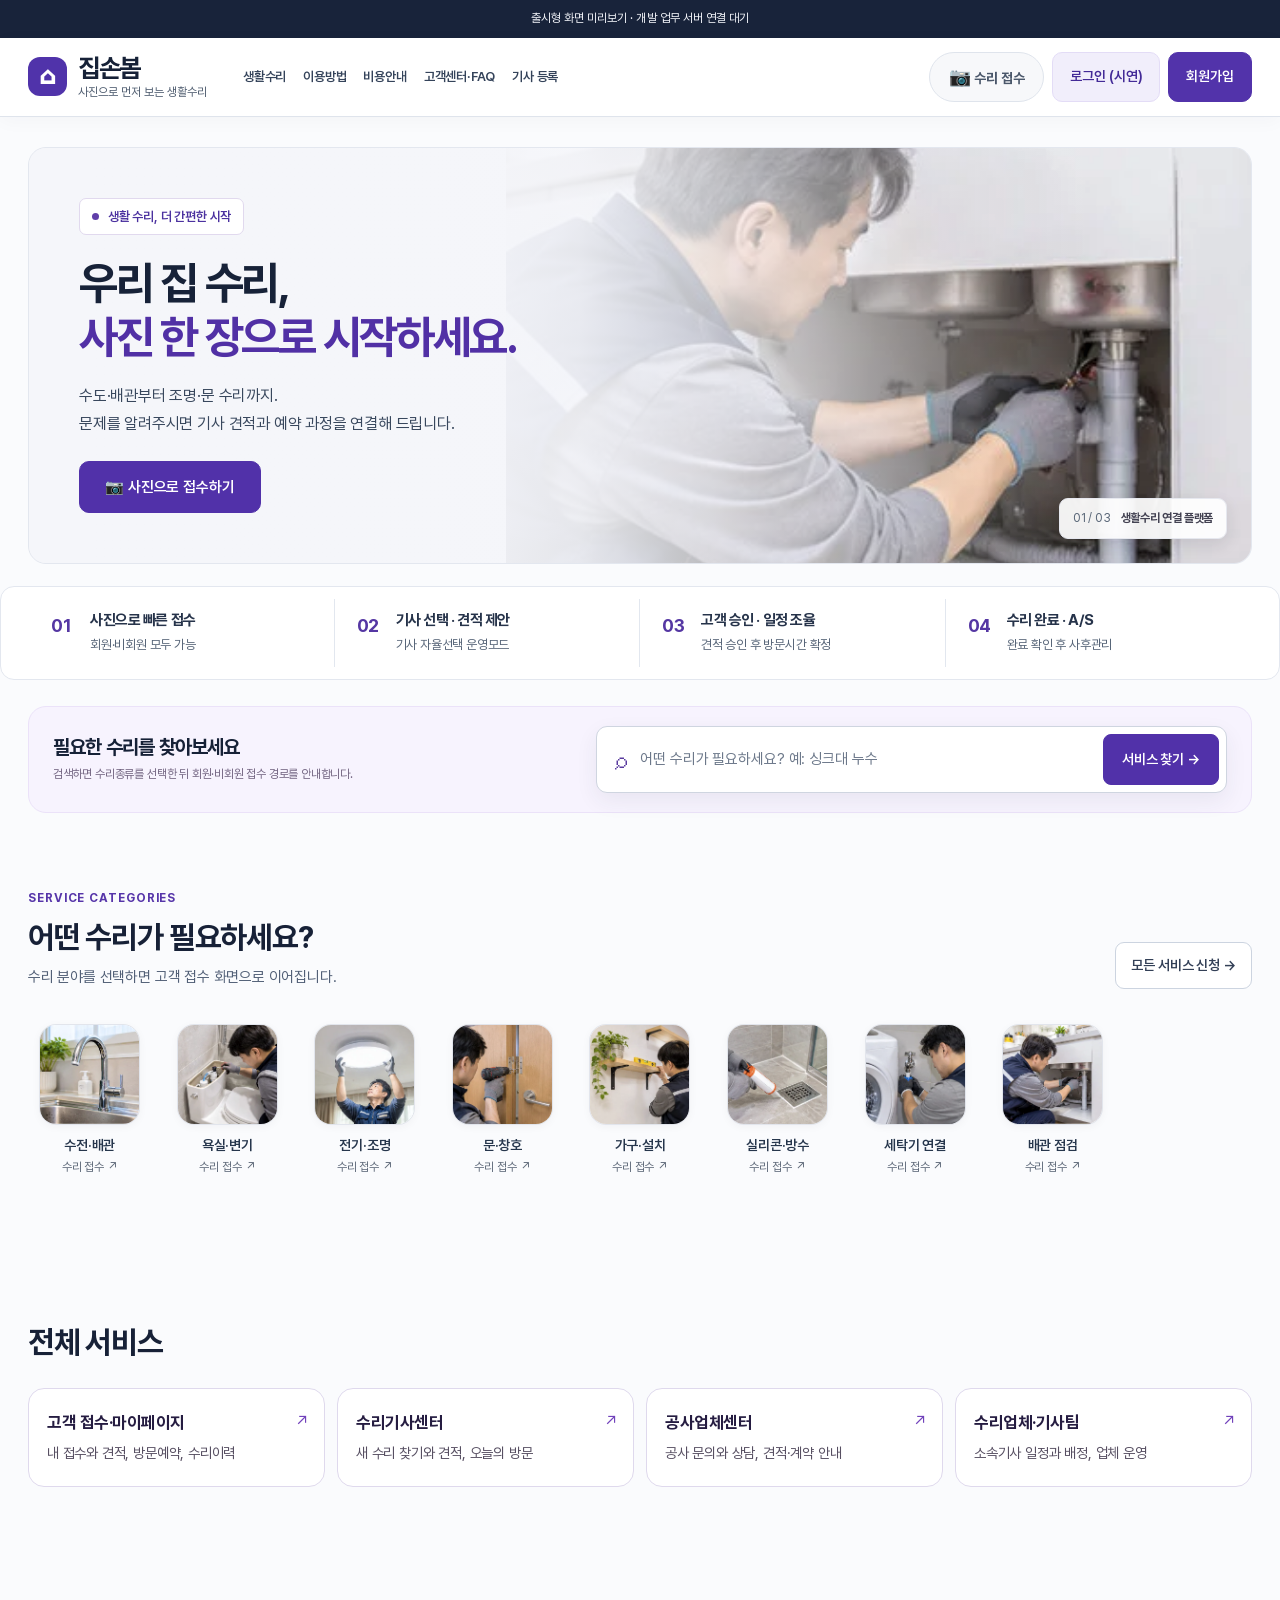
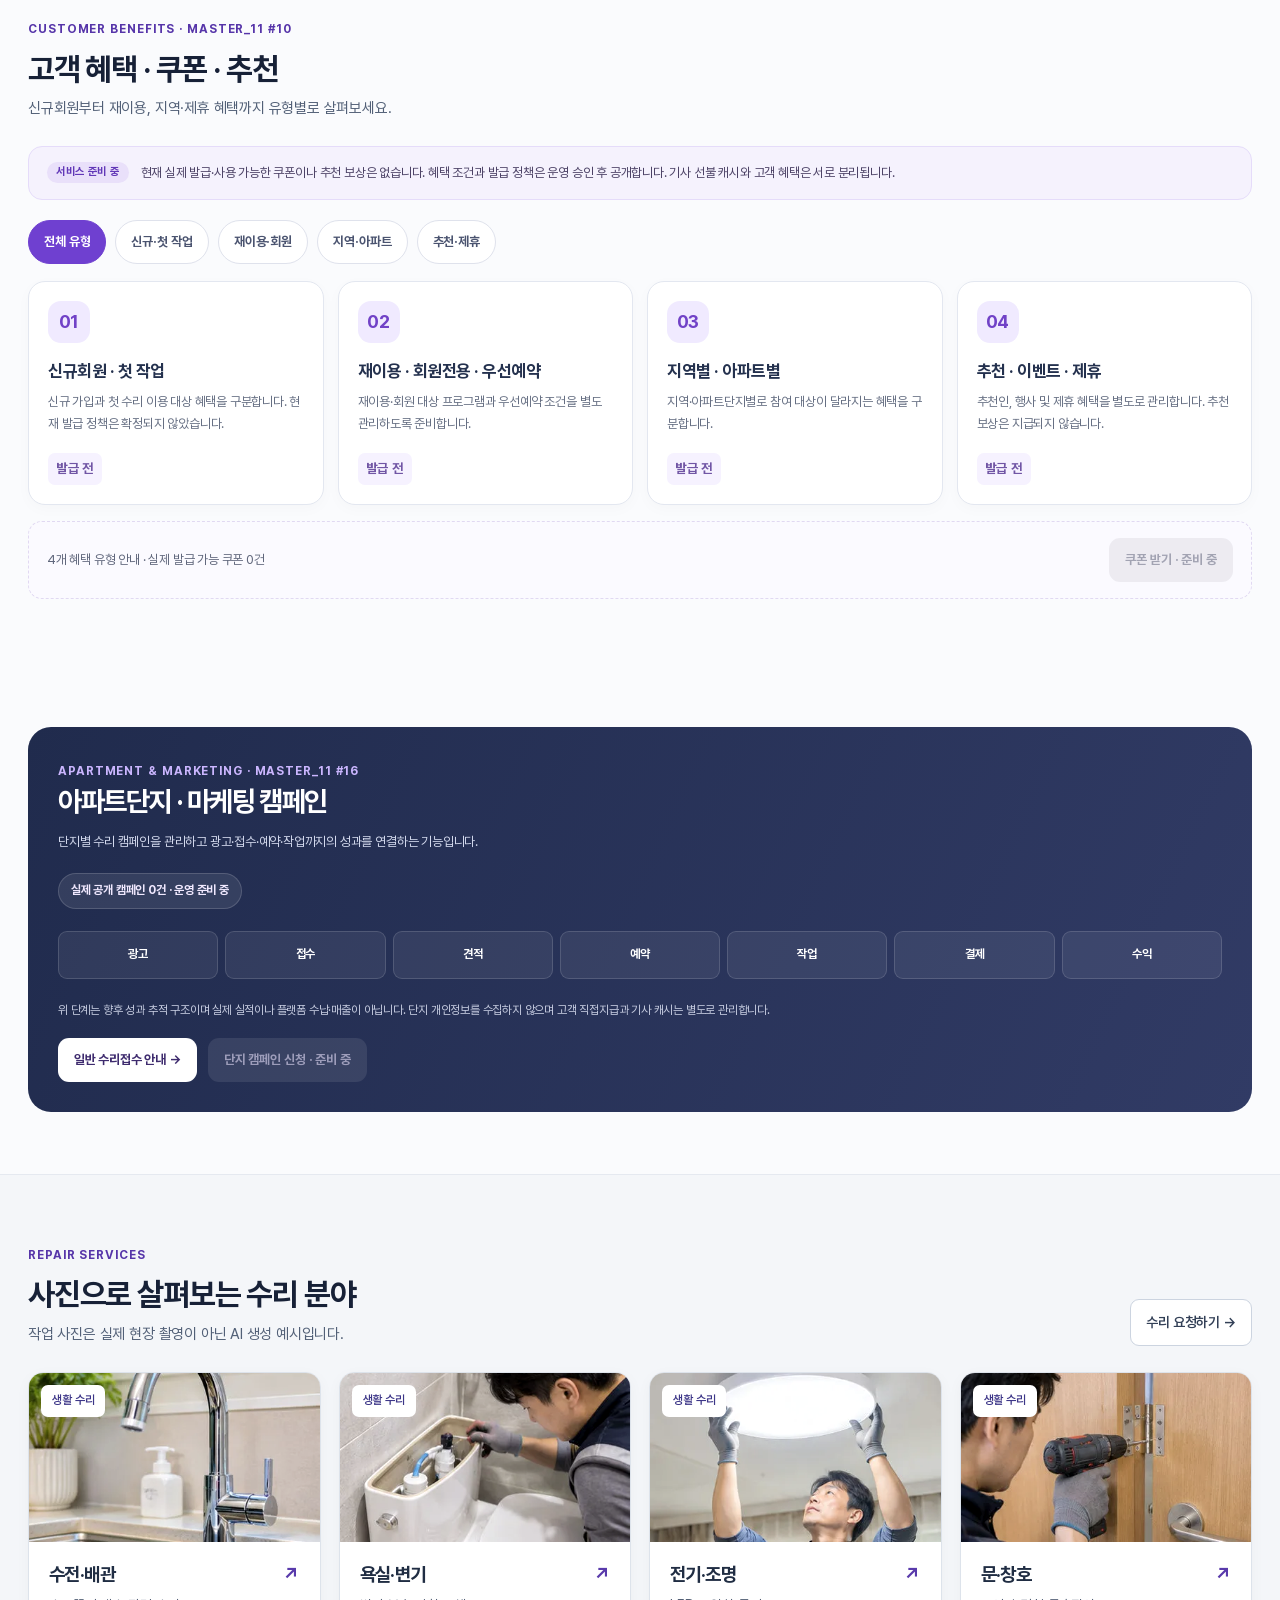
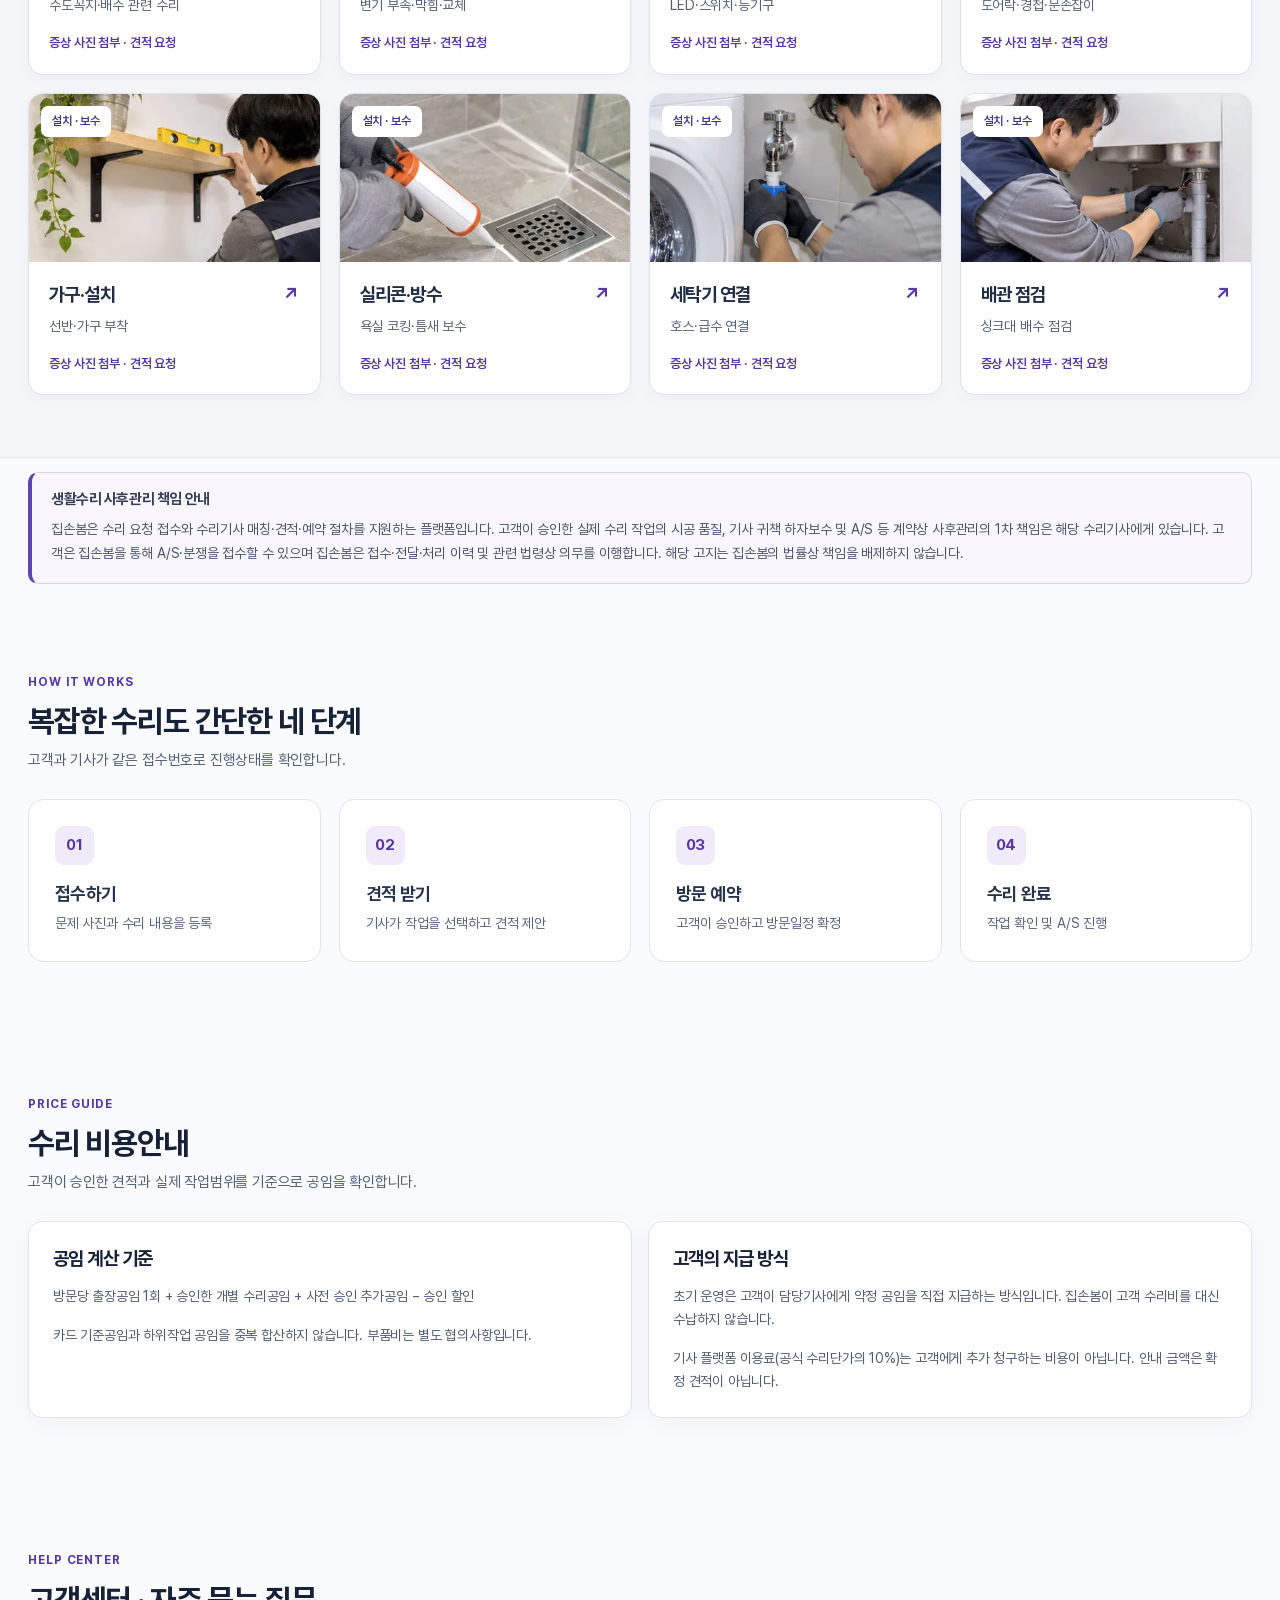
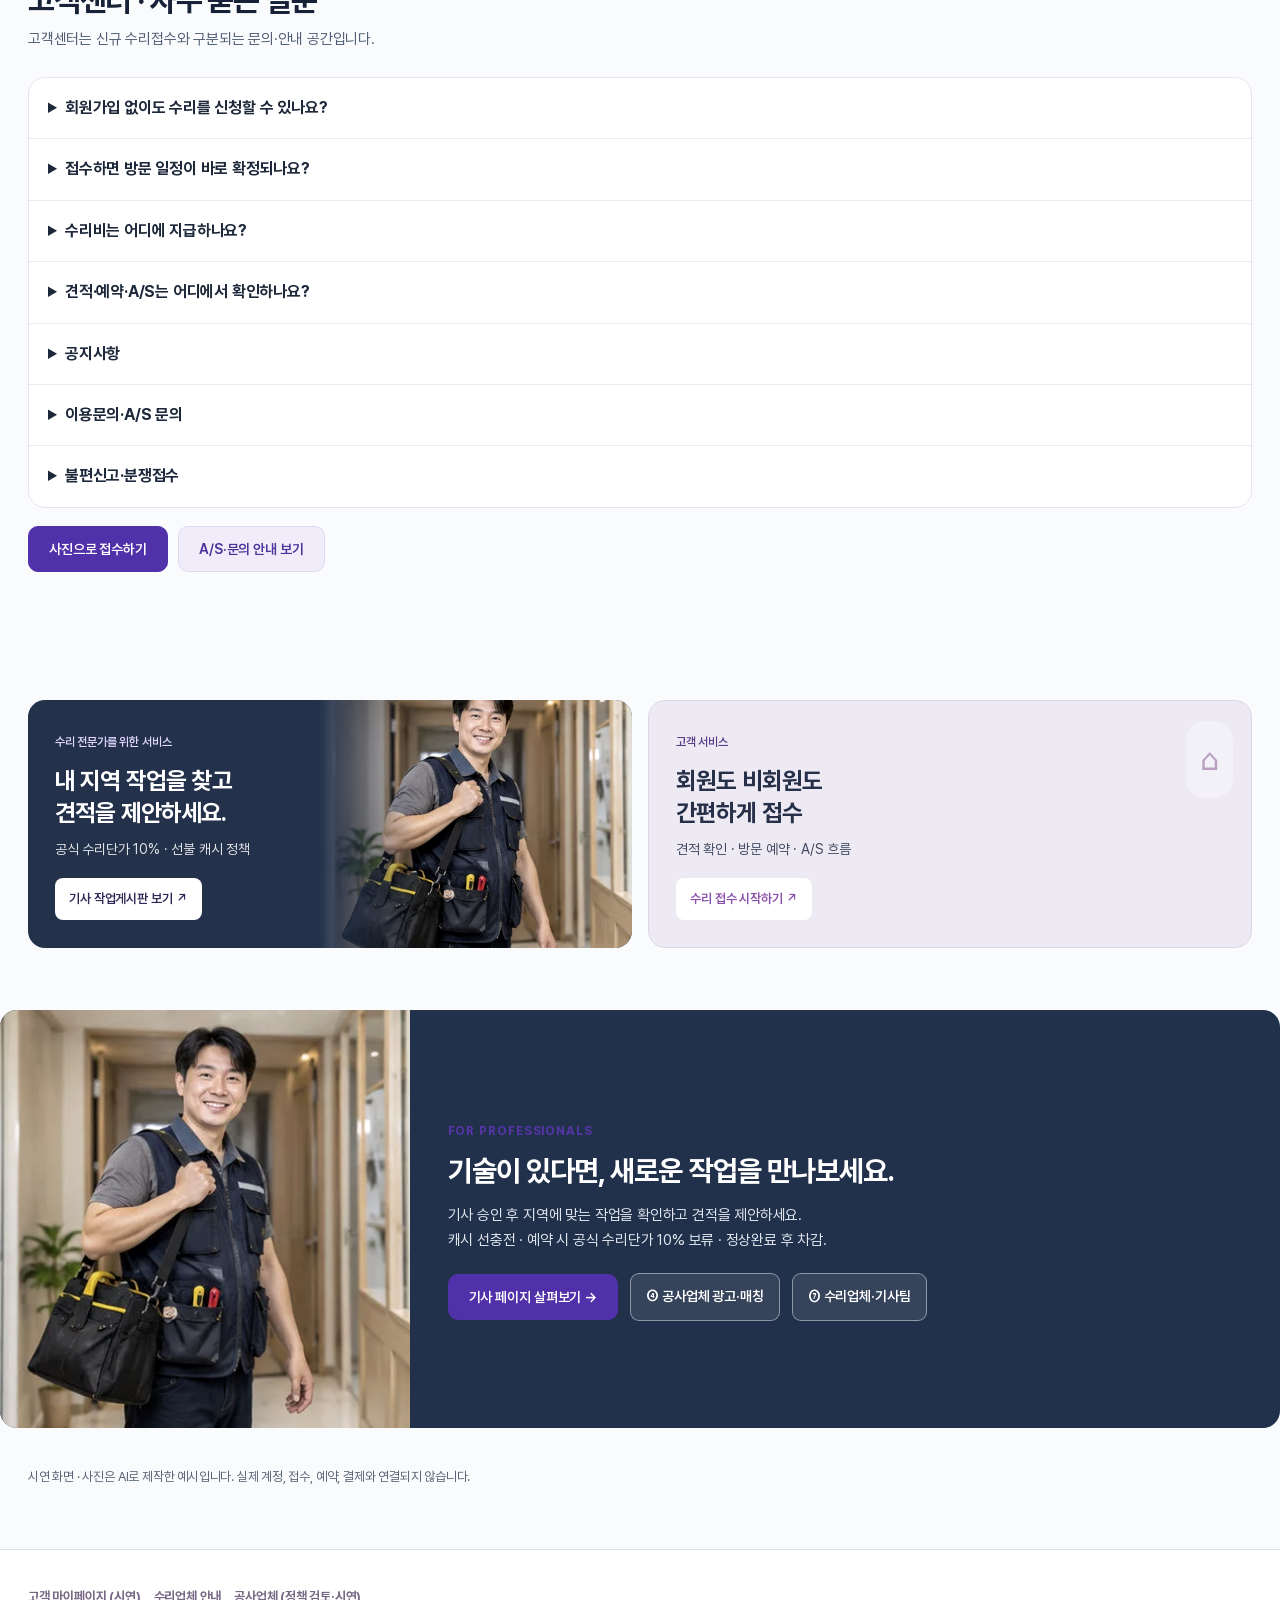
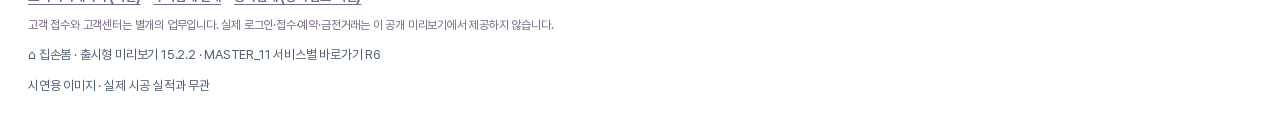
==== index.html @ 5c61964b "feat(master11): add safe benefit/referral and apartment-campaign previews to fixed R6 homepage and c" ====
<!doctype html>
<html lang="ko"><head><meta charset="utf-8"><meta name="viewport" content="width=device-width,initial-scale=1"><meta name="theme-color" content="#7040d3"><meta name="robots" content="noindex,nofollow"><meta http-equiv="Content-Security-Policy" content="default-src 'none'; script-src 'self'; style-src 'self' 'unsafe-inline'; img-src 'self'; font-src 'self'; form-action 'none'; base-uri 'none'; connect-src 'none'"><title>집손봄 | 생활수리 플랫폼 출시형 미리보기</title><link rel="stylesheet" href="./release.css?v=eed8e997160b"><script src="./release.js?v=0abe1de6bcdb" defer=""></script><link rel="stylesheet" href="./programs.css?v=master11-1016-v1"><script src="./programs.js?v=master11-1016-v1" defer></script></head><body>
<div class="topnote">출시형 화면 미리보기 · 개발 업무 서버 연결 대기</div>
<header class="navouter"><div class="wrap nav">
  <a href="#home" class="logo" data-go="home"><span class="mark">⌂</span><span><b>집손봄</b><small>사진으로 먼저 보는 생활수리</small></span></a>
  <nav class="mainnav" aria-label="공개 서비스 메뉴">
    <a href="#home" data-go="home" data-scroll="service-categories">생활수리</a>
    <a href="#home" data-go="home" data-scroll="how-it-works">이용방법</a>
    <a href="#home" data-go="home" data-scroll="price-guide">비용안내</a>
    <a href="#home" data-go="home" data-scroll="help-center">고객센터·FAQ</a>
    <a href="#worker" data-go="worker" data-scroll="worker-apply">기사 등록</a>
  </nav>
  <details class="mobile-menu"><summary aria-label="전체 서비스 메뉴">☰ 메뉴</summary>
    <nav aria-label="모바일 공개 서비스 메뉴">
      <a href="#home" data-go="home" data-scroll="service-categories">생활수리</a>
      <a href="#home" data-go="home" data-scroll="how-it-works">이용방법</a>
      <a href="#home" data-go="home" data-scroll="price-guide">비용안내</a>
      <a href="#home" data-go="home" data-scroll="help-center">고객센터·FAQ</a>
      <a href="#customer" data-intake-open="true">사진으로 접수하기</a>
      
      <a href="#worker" data-go="worker" data-scroll="worker-apply">기사 등록</a>
      
      
      <button type="button" data-auth="signup">회원가입 안내</button>
    <strong class="drawer-section">전체 서비스</strong><a href="#customer" data-go="customer" data-scroll="myrequests">고객 접수·마이페이지</a><a href="#worker" data-go="worker" data-scroll="jobs">수리기사센터</a><a href="#provider" data-go="provider" data-scroll="constructionTop">공사업체센터</a><a href="#repairCompany" data-go="repairCompany" data-scroll="providermain">수리업체·기사팀</a></nav>
  </details>
  <div class="navtools"><button type="button" class="hy-nav-search" data-intake-open="true" title="사진으로 수리 접수하기">📷 <span>수리 접수</span></button><button type="button" class="navbtn" data-auth="login">로그인 (시연)</button><button type="button" class="navbtn strong" data-auth="signup">회원가입</button></div>
</div></header>
<div class="tabstrip"><div class="wrap tabs" id="tabs" role="navigation" aria-label="집손봄 영역"><button class="tab active" data-go="home" type="button">메인</button><button class="tab" data-go="customer" type="button">고객 접수·마이페이지</button><button class="tab" data-go="worker" type="button">수리기사센터</button><button class="tab" data-go="provider" type="button">공사업체센터</button><button type="button" class="tab" data-go="adminEntry">관리자 통합 관제</button><button type="button" class="tab" data-go="guideEntry">전체 기능지도</button><button class="tab" data-go="repairCompany" type="button">수리업체·기사팀</button></div></div>
<main id="screen"><section data-screen="home"><div class="hy-home">
 <section class="hy-hero wrap">
   <div class="hy-hero-primary">
      <img class="hy-hero-img" src="./assets/plumber.webp" alt="집 안 싱크대 배관을 점검하는 수리기사 · AI 생성 시연 사진">
      <div class="hy-hero-gradient"></div>
      <div class="hy-hero-body">
         <div class="hy-hero-eyebrow"><span class="hy-pulse"></span> 생활 수리, 더 간편한 시작</div>
         <h1>우리 집 수리,<br><em>사진 한 장으로 시작하세요.</em></h1>
         <p>수도·배관부터 조명·문 수리까지.<br>문제를 알려주시면 기사 견적과 예약 과정을 연결해 드립니다.</p>

         <div class="hy-hero-actions"><button type="button" class="btn primary hy-cta" data-intake-open="true">📷 사진으로 접수하기</button></div>
      </div>
      <div class="hy-hero-corner"><span>01 / 03</span><b>생활수리 연결 플랫폼</b></div>
   </div>
 </section>
 <section class="wrap hy-trust" aria-label="이용 절차 안내">
   <div><span>01</span><strong>사진으로 빠른 접수</strong><small>회원·비회원 모두 가능</small></div>
   <div><span>02</span><strong>기사 선택 · 견적 제안</strong><small>기사 자율선택 운영모드</small></div>
   <div><span>03</span><strong>고객 승인 · 일정 조율</strong><small>견적 승인 후 방문시간 확정</small></div>
   <div><span>04</span><strong>수리 완료 · A/S</strong><small>완료 확인 후 사후관리</small></div>
 </section>
 <section class="wrap hy-search-panel" aria-label="수리 서비스 찾기"><div class="hy-search-panel-inner"><div><h2>필요한 수리를 찾아보세요</h2><p>검색하면 수리종류를 선택한 뒤 회원·비회원 접수 경로를 안내합니다.</p></div>         <form id="hySearch" class="hy-search" role="search" autocomplete="off">
           <span aria-hidden="true">⌕</span><input id="hyQuery" aria-label="수리 서비스 검색" placeholder="어떤 수리가 필요하세요? 예: 싱크대 누수" maxlength="80" autocomplete="off">
           <button type="submit">서비스 찾기 →</button>
         </form></div></section>
 <section class="wrap hy-categories hy-section" id="service-categories"><div class="hy-heading"><div><span class="hy-kicker">SERVICE CATEGORIES</span><h2>어떤 수리가 필요하세요?</h2><p>수리 분야를 선택하면 고객 접수 화면으로 이어집니다.</p></div><button class="hy-outline" data-go="customer">모든 서비스 신청 →</button></div>
  <div class="hy-category-grid"><button class="hy-category" data-cat="수전·배관"><span class="hy-category-pic"><img class="" src="./assets/faucet.webp" alt="수전·배관 시연 사진"></span><strong>수전·배관</strong><small>수리 접수 ↗</small></button><button class="hy-category" data-cat="욕실·변기"><span class="hy-category-pic"><img class="" src="./assets/toilet.webp" alt="욕실·변기 시연 사진"></span><strong>욕실·변기</strong><small>수리 접수 ↗</small></button><button class="hy-category" data-cat="전기·조명"><span class="hy-category-pic"><img class="" src="./assets/lighting.webp" alt="전기·조명 시연 사진"></span><strong>전기·조명</strong><small>수리 접수 ↗</small></button><button class="hy-category" data-cat="문·창호"><span class="hy-category-pic"><img class="" src="./assets/door.webp" alt="문·창호 시연 사진"></span><strong>문·창호</strong><small>수리 접수 ↗</small></button><button class="hy-category" data-cat="가구·설치"><span class="hy-category-pic"><img class="" src="./assets/shelf.webp" alt="가구·설치 시연 사진"></span><strong>가구·설치</strong><small>수리 접수 ↗</small></button><button class="hy-category" data-cat="실리콘·방수"><span class="hy-category-pic"><img class="" src="./assets/silicone.webp" alt="실리콘·방수 시연 사진"></span><strong>실리콘·방수</strong><small>수리 접수 ↗</small></button><button class="hy-category" data-cat="세탁기 연결"><span class="hy-category-pic"><img class="" src="./assets/washing.webp" alt="세탁기 연결 시연 사진"></span><strong>세탁기 연결</strong><small>수리 접수 ↗</small></button><button class="hy-category" data-cat="배관 점검"><span class="hy-category-pic"><img class="" src="./assets/plumber.webp" alt="배관 점검 시연 사진"></span><strong>배관 점검</strong><small>수리 접수 ↗</small></button><button class="hy-category" data-cat="전문 기사"><span class="hy-category-pic"><img class="" src="./assets/technician.webp" alt="전문 기사 시연 사진"></span><strong>전문 기사</strong><small>기사 지원</small></button></div>
 </section><section id="service-centers" class="wrap hy-section service-centers"><div class="hy-heading"><h2>전체 서비스</h2></div><nav aria-label="서비스별 바로가기" class="center-grid"><a href="#customer" data-go="customer" data-scroll="myrequests"><strong>고객 접수·마이페이지</strong><span>내 접수와 견적, 방문예약, 수리이력</span></a><a href="#worker" data-go="worker" data-scroll="jobs"><strong>수리기사센터</strong><span>새 수리 찾기와 견적, 오늘의 방문</span></a><a href="#provider" data-go="provider" data-scroll="constructionTop"><strong>공사업체센터</strong><span>공사 문의와 상담, 견적·계약 안내</span></a><a href="#repairCompany" data-go="repairCompany" data-scroll="providermain"><strong>수리업체·기사팀</strong><span>소속기사 일정과 배정, 업체 운영</span></a></nav></section>

<section class="wrap hy-section jsb-programs" id="benefit-programs" aria-labelledby="benefits-heading">
  <div class="hy-heading"><div><span class="hy-kicker">CUSTOMER BENEFITS · MASTER_11 #10</span><h2 id="benefits-heading">고객 혜택 · 쿠폰 · 추천</h2><p>신규회원부터 재이용, 지역·제휴 혜택까지 유형별로 살펴보세요.</p></div></div>
  <div class="jsb-program-status" role="note"><strong>서비스 준비 중</strong><span>현재 실제 발급·사용 가능한 쿠폰이나 추천 보상은 없습니다. 혜택 조건과 발급 정책은 운영 승인 후 공개합니다. 기사 선불 캐시와 고객 혜택은 서로 분리됩니다.</span></div>
  <div class="jsb-benefit-filters" role="group" aria-label="혜택 안내 유형">
    <button type="button" data-benefit-filter="all" aria-pressed="true">전체 유형</button><button type="button" data-benefit-filter="starter" aria-pressed="false">신규·첫 작업</button>
    <button type="button" data-benefit-filter="return" aria-pressed="false">재이용·회원</button><button type="button" data-benefit-filter="region" aria-pressed="false">지역·아파트</button>
    <button type="button" data-benefit-filter="referral" aria-pressed="false">추천·제휴</button>
  </div>
  <div class="jsb-program-grid" id="benefit-categories">
    <article class="jsb-program-card" data-benefit-group="starter"><div class="jsb-card-icon" aria-hidden="true">01</div><h3>신규회원 · 첫 작업</h3><p>신규 가입과 첫 수리 이용 대상 혜택을 구분합니다. 현재 발급 정책은 확정되지 않았습니다.</p><small>발급 전</small></article>
    <article class="jsb-program-card" data-benefit-group="return"><div class="jsb-card-icon" aria-hidden="true">02</div><h3>재이용 · 회원전용 · 우선예약</h3><p>재이용·회원 대상 프로그램과 우선예약 조건을 별도 관리하도록 준비합니다.</p><small>발급 전</small></article>
    <article class="jsb-program-card" data-benefit-group="region"><div class="jsb-card-icon" aria-hidden="true">03</div><h3>지역별 · 아파트별</h3><p>지역·아파트단지별로 참여 대상이 달라지는 혜택을 구분합니다.</p><small>발급 전</small></article>
    <article class="jsb-program-card" data-benefit-group="referral"><div class="jsb-card-icon" aria-hidden="true">04</div><h3>추천 · 이벤트 · 제휴</h3><p>추천인, 행사 및 제휴 혜택을 별도로 관리합니다. 추천 보상은 지급되지 않습니다.</p><small>발급 전</small></article>
  </div>
  <div class="jsb-feature-bottom"><p id="benefit-visible-count" role="status" aria-live="polite">4개 혜택 유형 안내 · 실제 발급 가능 쿠폰 0건</p><button type="button" class="jsb-feature-link" disabled>쿠폰 받기 · 준비 중</button></div>
</section>
<section class="wrap hy-section" id="campaign-programs" aria-labelledby="campaigns-heading">
 <div class="jsb-campaign">
  <span class="hy-kicker" style="color:#cbb6ff">APARTMENT & MARKETING · MASTER_11 #16</span><h2 id="campaigns-heading">아파트단지 · 마케팅 캠페인</h2>
  <p class="jsb-campaign-lead">단지별 수리 캠페인을 관리하고 광고·접수·예약·작업까지의 성과를 연결하는 기능입니다.</p>
  <span class="jsb-campaign-status">실제 공개 캠페인 0건 · 운영 준비 중</span>
  <div class="jsb-funnel" aria-label="캠페인 성과 관리 단계"><span>광고</span><span>접수</span><span>견적</span><span>예약</span><span>작업</span><span>결제</span><span>수익</span></div>
  <p class="jsb-campaign-note">위 단계는 향후 성과 추적 구조이며 실제 실적이나 플랫폼 수납·매출이 아닙니다. 단지 개인정보를 수집하지 않으며 고객 직접지급과 기사 캐시는 별도로 관리합니다.</p>
  <div class="jsb-campaign-ctas"><a class="jsb-feature-link" href="#customer" data-go="customer" data-scroll="reception">일반 수리접수 안내 →</a><button type="button" class="jsb-feature-link" disabled>단지 캠페인 신청 · 준비 중</button></div>
 </div>
</section>
 <section class="hy-service-wrap"><div class="wrap hy-section"><div class="hy-heading"><div><span class="hy-kicker">REPAIR SERVICES</span><h2>사진으로 살펴보는 수리 분야</h2><p>작업 사진은 실제 현장 촬영이 아닌 AI 생성 예시입니다.</p></div><button class="hy-outline" data-go="customer">수리 요청하기 →</button></div>
  <div class="hy-card-grid"><button class="hy-service-card" data-cat="수전·배관"><div class="hy-card-img"><img class="" src="./assets/faucet.webp" alt="수전·배관 시연 사진"><span class="hy-card-tag">생활 수리</span></div><div class="hy-card-info"><h3>수전·배관 <span>↗</span></h3><p>수도꼭지·배수 관련 수리</p><small>증상 사진 첨부 · 견적 요청</small></div></button><button class="hy-service-card" data-cat="욕실·변기"><div class="hy-card-img"><img class="" src="./assets/toilet.webp" alt="욕실·변기 시연 사진"><span class="hy-card-tag">생활 수리</span></div><div class="hy-card-info"><h3>욕실·변기 <span>↗</span></h3><p>변기 부속·막힘·교체</p><small>증상 사진 첨부 · 견적 요청</small></div></button><button class="hy-service-card" data-cat="전기·조명"><div class="hy-card-img"><img class="" src="./assets/lighting.webp" alt="전기·조명 시연 사진"><span class="hy-card-tag">생활 수리</span></div><div class="hy-card-info"><h3>전기·조명 <span>↗</span></h3><p>LED·스위치·등기구</p><small>증상 사진 첨부 · 견적 요청</small></div></button><button class="hy-service-card" data-cat="문·창호"><div class="hy-card-img"><img class="" src="./assets/door.webp" alt="문·창호 시연 사진"><span class="hy-card-tag">생활 수리</span></div><div class="hy-card-info"><h3>문·창호 <span>↗</span></h3><p>도어락·경첩·문손잡이</p><small>증상 사진 첨부 · 견적 요청</small></div></button><button class="hy-service-card" data-cat="가구·설치"><div class="hy-card-img"><img class="" src="./assets/shelf.webp" alt="가구·설치 시연 사진"><span class="hy-card-tag">설치 · 보수</span></div><div class="hy-card-info"><h3>가구·설치 <span>↗</span></h3><p>선반·가구 부착</p><small>증상 사진 첨부 · 견적 요청</small></div></button><button class="hy-service-card" data-cat="실리콘·방수"><div class="hy-card-img"><img class="" src="./assets/silicone.webp" alt="실리콘·방수 시연 사진"><span class="hy-card-tag">설치 · 보수</span></div><div class="hy-card-info"><h3>실리콘·방수 <span>↗</span></h3><p>욕실 코킹·틈새 보수</p><small>증상 사진 첨부 · 견적 요청</small></div></button><button class="hy-service-card" data-cat="세탁기 연결"><div class="hy-card-img"><img class="" src="./assets/washing.webp" alt="세탁기 연결 시연 사진"><span class="hy-card-tag">설치 · 보수</span></div><div class="hy-card-info"><h3>세탁기 연결 <span>↗</span></h3><p>호스·급수 연결</p><small>증상 사진 첨부 · 견적 요청</small></div></button><button class="hy-service-card" data-cat="배관 점검"><div class="hy-card-img"><img class="" src="./assets/plumber.webp" alt="배관 점검 시연 사진"><span class="hy-card-tag">설치 · 보수</span></div><div class="hy-card-info"><h3>배관 점검 <span>↗</span></h3><p>싱크대 배수 점검</p><small>증상 사진 첨부 · 견적 요청</small></div></button></div>
 </div></section>
 <div class="wrap"><div class="jb-policy-note " role="note"><b>생활수리 사후관리 책임 안내</b><p>집손봄은 수리 요청 접수와 수리기사 매칭·견적·예약 절차를 지원하는 플랫폼입니다. 고객이 승인한 실제 수리 작업의 시공 품질, 기사 귀책 하자보수 및 A/S 등 계약상 사후관리의 1차 책임은 해당 수리기사에게 있습니다. 고객은 집손봄을 통해 A/S·분쟁을 접수할 수 있으며 집손봄은 접수·전달·처리 이력 및 관련 법령상 의무를 이행합니다. 해당 고지는 집손봄의 법률상 책임을 배제하지 않습니다.</p></div></div>
<section class="wrap hy-section hy-how" id="how-it-works"><div class="hy-heading"><div><span class="hy-kicker">HOW IT WORKS</span><h2>복잡한 수리도 간단한 네 단계</h2><p>고객과 기사가 같은 접수번호로 진행상태를 확인합니다.</p></div></div><div class="hy-how-grid"><div class="hy-how-step"><span>01</span><strong>접수하기</strong><p>문제 사진과 수리 내용을 등록</p></div><div class="hy-how-step"><span>02</span><strong>견적 받기</strong><p>기사가 작업을 선택하고 견적 제안</p></div><div class="hy-how-step"><span>03</span><strong>방문 예약</strong><p>고객이 승인하고 방문일정 확정</p></div><div class="hy-how-step"><span>04</span><strong>수리 완료</strong><p>작업 확인 및 A/S 진행</p></div></div></section>

 <section class="wrap hy-section jsb-price" id="price-guide">
   <div class="hy-heading"><div><span class="hy-kicker">PRICE GUIDE</span><h2>수리 비용안내</h2><p>고객이 승인한 견적과 실제 작업범위를 기준으로 공임을 확인합니다.</p></div></div>
   <div class="jsb-info-grid"><article class="panel"><h3>공임 계산 기준</h3><p>방문당 출장공임 1회 + 승인한 개별 수리공임 + 사전 승인 추가공임 − 승인 할인</p><p class="tiny spaced">카드 기준공임과 하위작업 공임을 중복 합산하지 않습니다. 부품비는 별도 협의사항입니다.</p></article>
   <article class="panel"><h3>고객의 지급 방식</h3><p>초기 운영은 고객이 담당기사에게 약정 공임을 직접 지급하는 방식입니다. 집손봄이 고객 수리비를 대신 수납하지 않습니다.</p><p class="tiny spaced">기사 플랫폼 이용료(공식 수리단가의 10%)는 고객에게 추가 청구하는 비용이 아닙니다. 안내 금액은 확정 견적이 아닙니다.</p></article></div>
 </section>
 <section class="wrap hy-section jsb-help" id="help-center">
   <div class="hy-heading"><div><span class="hy-kicker">HELP CENTER</span><h2>고객센터 · 자주 묻는 질문</h2><p>고객센터는 신규 수리접수와 구분되는 문의·안내 공간입니다.</p></div></div>
   <div class="jsb-faq"><details><summary>회원가입 없이도 수리를 신청할 수 있나요?</summary><p>네. 사진으로 접수하기에서 ‘비회원 바로 접수하기’를 선택할 수 있습니다. 실제 서비스에서는 접수별 보안권한으로 조회합니다.</p></details>
   <details><summary>접수하면 방문 일정이 바로 확정되나요?</summary><p>아닙니다. 기사 매칭, 견적 제안, 고객 승인, 일정 검증을 거쳐 방문이 확정됩니다. 기사 미확보 지역도 접수할 수 있지만 방문을 보장하지 않습니다.</p></details>
   <details><summary>수리비는 어디에 지급하나요?</summary><p>초기 운영에서는 확정된 공임을 담당기사에게 직접 지급합니다. 부품비는 별도로 협의하며, 집손봄은 고객에게 기사 캐시 이용료를 청구하지 않습니다.</p></details>
   <details><summary>견적·예약·A/S는 어디에서 확인하나요?</summary><p>회원은 고객 마이페이지에서 본인 접수·견적·예약·수리이력·A/S를 관리합니다. 비회원은 접수별로 발급된 제한된 보안권한으로 이용합니다.</p></details><details><summary>공지사항</summary><p>서비스 변경과 이용 공지를 확인하는 공간입니다. 현재 게시된 공지는 없습니다.</p></details><details><summary>이용문의·A/S 문의</summary><p>이용 방법을 문의하거나 내 수리이력에서 원작업을 선택해 A/S를 요청할 수 있습니다. 공개 화면은 안내만 제공합니다.</p></details><details><summary>불편신고·분쟁접수</summary><p>방문·수리·직접지급 관련 문제는 해당 접수와 함께 상담합니다. 실제 신고와 증빙 제출에는 비공개 업무환경이 필요합니다.</p></details></div>
   <div class="jsb-help-actions"><button type="button" class="btn primary" data-intake-open="true">사진으로 접수하기</button><button type="button" class="btn soft" data-go="customer" data-scroll="asarea">A/S·문의 안내 보기</button></div>
 </section>
 <section class="wrap hy-section jsb-secondary" aria-label="기사·수리업체 이용안내">   <div class="hy-hero-aside hy-secondary-cards">
     <div class="hy-aside-card hy-worker-card">
        <img class="" src="./assets/technician.webp" alt="AI 생성 전문기사 시연 사진">
        <div><span class="hy-light-tag">수리 전문가를 위한 서비스</span><h2>내 지역 작업을 찾고<br>견적을 제안하세요.</h2><p>공식 수리단가 10% · 선불 캐시 정책</p><button class="hy-aside-link" data-go="worker">기사 작업게시판 보기 ↗</button></div>
     </div>
     <div class="hy-aside-card hy-safe-card">
        <div class="hy-aside-icon">⌂</div>
        <div><span class="hy-light-tag">고객 서비스</span><h2>회원도 비회원도<br>간편하게 접수</h2><p>견적 확인 · 방문 예약 · A/S 흐름</p><button class="hy-aside-link" data-go="customer">수리 접수 시작하기 ↗</button></div>
     </div>
   </div>
</section>
 <section class="wrap hy-bottom-cta"><div class="hy-bottom-photo"><img class="" src="./assets/technician.webp" alt="수리기사 AI 생성 이미지"></div><div><span class="hy-kicker">FOR PROFESSIONALS</span><h2>기술이 있다면, 새로운 작업을 만나보세요.</h2><p>기사 승인 후 지역에 맞는 작업을 확인하고 견적을 제안하세요.<br>캐시 선충전 · 예약 시 공식 수리단가 10% 보류 · 정상완료 후 차감.</p><div class="row" style="flex-wrap:wrap"><button class="btn primary" data-go="worker">기사 페이지 살펴보기 →</button><button class="hy-outline" data-go="provider">④ 공사업체 광고·매칭</button><button class="hy-outline" data-go="repairCompany">⑦ 수리업체·기사팀</button></div></div></section>
 <div class="hy-disclaimer wrap">시연 화면 · 사진은 AI로 제작한 예시입니다. 실제 계정, 접수, 예약, 결제와 연결되지 않습니다.</div>
 </div></section><section data-screen="customer" hidden=""><div class="wrap section"><div class="layout"><aside class="card dashnav"><h3>고객 접수·마이페이지</h3><a href="#reception" data-scroll="reception">사진 수리접수</a><a href="#myrequests" data-scroll="myrequests">접수·견적·예약</a><a href="#autharea" data-scroll="autharea">회원·비회원</a><a href="#asarea" data-scroll="asarea">A/S 안내</a><a href="#customer-benefits" data-scroll="customer-benefits">혜택·쿠폰·추천</a><a href="#repair-history" data-scroll="repair-history">수리 이력 (시연)</a></aside><div class="dashboard"><div class="dashhead"><div><span class="tag">고객 서비스</span><h1>고객 접수·마이페이지</h1><p class="intro">접수부터 견적·예약·A/S까지 같은 접수번호로 이어집니다.</p><div class="jb-policy-note " role="note"><b>생활수리 사후관리 책임 안내</b><p>집손봄은 수리 요청 접수와 수리기사 매칭·견적·예약 절차를 지원하는 플랫폼입니다. 고객이 승인한 실제 수리 작업의 시공 품질, 기사 귀책 하자보수 및 A/S 등 계약상 사후관리의 1차 책임은 해당 수리기사에게 있습니다. 고객은 집손봄을 통해 A/S·분쟁을 접수할 수 있으며 집손봄은 접수·전달·처리 이력 및 관련 법령상 의무를 이행합니다. 해당 고지는 집손봄의 법률상 책임을 배제하지 않습니다.</p></div></div></div><p class="hint preview-state">시연 전용 · 접수, 견적, 예약, 수리 이력과 A/S. 내 계정과 접수 동의 이력은 인증된 개발 환경에서만 확인할 수 있습니다. 이 화면에는 실제 로그인·파일 전송 기능이 없습니다.</p><div class="grid2" id="autharea"><div class="panel"><h3>회원으로 이용</h3><p class="intro">개발 API의 HTTPS 응답을 확인했습니다. 회원 로그인·접수·조회는 개발 계정 권한 검증 후 연결됩니다.</p><a class="btn small soft" data-service-health="" rel="noreferrer" href="https://ohwkywomdqgcnptsnhwk.supabase.co/functions/v1/jsb-work19-api/health">개발 API 상태 확인</a><div class="row spaced"><button class="btn small primary" data-auth="signup">회원가입</button><button class="btn small soft" data-auth="login">기존회원 로그인</button><button type="button" class="btn small soft" data-go="customer" data-scroll="reception">작성 중인 접수로 돌아가기</button></div></div><div class="panel"><h3>비회원으로 바로 접수</h3><p class="intro">가입 없이 접수 가능하며 실제 서비스에서는 접수별 인증·만료 권한을 적용합니다.</p><div class="row spaced"><button class="btn small primary" data-intake-guest="">비회원 접수 시작 →</button></div></div></div><div class="panel space24" id="reception"><h3>고객 접수 · 사진으로 접수하기 (시연)</h3><div class="hint" style="margin-bottom:15px">시연용 접수입니다. 실제 이름·전화번호·상세주소를 입력하지 마세요. 사진은 서버에 전송되지 않습니다.</div><form id="requestForm" class="fields" autocomplete="off"><div class="field"><label for="intake-account">이용 방법</label><select name="account" required="" id="intake-account"><option>비회원 바로 접수 (시연)</option><option>회원으로 접수 (시연)</option></select></div><div class="field"><label for="intake-category">수리 분야</label><select name="category" id="intake-category"><option selected="">수전·배관</option><option>욕실·변기</option><option>전기·조명</option><option>문·창호</option><option>가구·설치</option><option>실리콘·방수</option><option>세탁기 연결</option><option>배관 점검</option></select></div><div class="field full"><label for="intake-title">수리 요청 제목</label><input name="title" required="" maxlength="90" placeholder="예: 욕실 수전에서 물이 새요" readonly="" value="싱크대 배수관 점검" id="intake-title"></div><div class="field full"><label for="intake-note">요청 내용</label><textarea name="note" required="" maxlength="400" placeholder="고장 증상과 희망 일정 등을 적어주세요 (시연용)" readonly="" id="intake-note">예시: 싱크대 하부 누수 흔적 확인</textarea></div><div class="field"><label for="intake-address">서비스 지역 (시·군·구까지만)</label><input name="address" required="" maxlength="40" placeholder="예: 경기 광명시" readonly="" value="예시 지역 A" id="intake-address"></div><div class="field"><label for="preview-media">사진·영상 (브라우저에서만 선택)</label><input name="photo" type="file" accept="image/*,video/*" multiple="" id="preview-media"><output id="preview-file" aria-live="polite"></output></div><div class="field full"><label for="preview-visit">희망 방문일정 (시연)</label>
 <select id="preview-visit" name="visitPreference"><option>일정 협의</option><option>평일 오전</option><option>평일 오후</option><option>주말</option></select>
 <details class="center-details"><summary>주소·현장 연락정보·동의 예시</summary>
 <ul><li>주소검색·상세주소 예시 · 예시 지역 A, 예시 건물</li><li>현장 연락정보 · 예시 연락처 확인</li>
 <li>이용약관·개인정보 동의 · 실제 동의는 인증된 접수에서 기록합니다.</li></ul></details></div><div class="field full"><button class="btn primary" type="submit">예시 접수 확인하기</button></div></form><output id="preview-receipt" role="status"></output></div><div class="panel space24" id="customer-benefits"><h3>내 혜택 · 쿠폰 · 추천</h3><p class="intro">실제 발급 가능한 쿠폰과 추천 보상, 단지 캠페인은 아직 없습니다. 이 화면에서 혜택을 발급하거나 단지 개인정보를 수집하지 않습니다.</p><div class="jsb-customer-services"><div><strong>쿠폰 · 추천</strong><p>발급 가능 0건 · 실계정 이력은 인증된 업무환경에서만 제공합니다.</p></div><div><strong>아파트·지역 캠페인</strong><p>공개된 캠페인 0건 · 준비 단계</p></div></div><p class="hint">고객 할인과 기사 공식 수리단가 10% 이용료는 분리합니다.</p><div class="row spaced"><button type="button" class="btn small soft" data-go="home" data-scroll="benefit-programs">혜택 안내 보기</button><button type="button" class="btn small soft" data-go="home" data-scroll="campaign-programs">캠페인 안내 보기</button></div></div><div class="panel space24" id="myrequests"><div class="row between" style="margin-bottom:12px"><h3 style="margin:0">고객 마이페이지 · 내 접수·견적·예약 (시연)</h3><span class="tiny">모든 데모 접수표시</span></div><div id="customerJobs"><div class="item"><img class="itemphoto" src="./assets/plumber.webp" alt="싱크대 하부 누수 점검"><div class="iteminfo"><div class="row between" style="align-items:start"><div><b>싱크대 하부 누수 점검</b><p>DEMO-101 · 수전·배관 · 예시 지역 A</p><p>배수관 연결 부위 점검 요청</p></div><span class="status pending">기사 선택 대기</span></div><div class="row between spaced" style="flex-wrap:wrap"><div class="tiny">기사 견적 <b>미제출</b></div></div></div></div><div class="item"><img class="itemphoto" src="./assets/lighting.webp" alt="주방 LED 교체"><div class="iteminfo"><div class="row between" style="align-items:start"><div><b>주방 LED 교체</b><p>DEMO-102 · 전기·조명 · 예시 지역 B</p><p>점등이 끊기는 증상 확인</p></div><span class="status pending">견적 검토</span></div><div class="row between spaced" style="flex-wrap:wrap"><div class="tiny">기사 견적 <b>72,000원</b></div><button class="btn small primary" data-action="approve" data-id="DEMO-102">견적 승인</button></div></div></div><div class="item"><img class="itemphoto" src="./assets/door.webp" alt="현관문 손잡이 점검"><div class="iteminfo"><div class="row between" style="align-items:start"><div><b>현관문 손잡이 점검</b><p>DEMO-103 · 문·창호 · 예시 지역 C</p><p>방문 시간 조율 예시</p></div><span class="status booked">예약 확정·캐시 보류</span></div><div class="row between spaced" style="flex-wrap:wrap"><div class="tiny">기사 견적 <b>95,000원</b></div><button class="btn small negative" data-action="cancel" data-id="DEMO-103">취소 (보류 해제 데모)</button></div></div></div></div><details class="center-details"><summary>마이페이지 업무 안내</summary><ul><li>내 접수 · 내 견적 · 방문예약 · 담당기사</li><li>수리이력 · 공임·직접지급 내역 · A/S</li><li>문의·신고 · 주소관리 · 회원정보</li><li>개인 업무는 본인 인증 후 이용합니다.</li></ul></details></div><section id="repair-history" class="panel space24"><h3>수리 이력 (시연)</h3><ul class="preview-list"><li><b>배관 연결 점검</b> · 예시 작업 완료 · A/S 검토 화면 확인 가능</li></ul></section><div class="panel space24" id="asarea"><h3>A/S 및 문의</h3><p class="intro">수리 완료 후 작업 내역을 확인하고 A/S를 요청하는 흐름입니다. 공개 미리보기에서는 예시만 제공합니다.</p><button class="btn soft spaced" data-unavailable="A/S 실제 접수">A/S 문의 기능 보기</button></div></div></div></div></section><section data-screen="worker" hidden=""><div class="wrap section"><div class="layout"><aside class="card dashnav"><h3>기사 전용 센터</h3><a href="#jobs" data-scroll="jobs">작업게시판</a><a href="#wallet" data-scroll="wallet">선불 캐시 지갑</a><a href="#calculator" data-scroll="calculator">캐시 계산기</a><a href="#workernote" data-scroll="workernote">활동 안내</a><a href="#visit-agenda" data-scroll="visit-agenda">방문 일정·수리 진행 (시연)</a></aside><div class="dashboard"><div class="dashhead"><div><span class="tag">기사 전용</span><h1>수리기사센터</h1><p class="intro">기사 가입·관리자 승인 이후 작업 자율선택 · 견적 · 예약 · 완료</p><div class="jb-policy-note " role="note"><b>수리기사 의무 안내 · 매칭 및 작업수락 전 확인</b><p>기사는 자신이 수락하고 수행한 수리의 적정 시공, 안전조치, 귀책 있는 하자에 대한 보수 및 적용된 A/S 정책에 따른 사후관리의 1차 책임을 부담합니다. 고객의 A/S 요청에 성실히 답변하고 증빙과 처리이력을 플랫폼에 남겨야 합니다. 기사 귀책 재작업은 원작업에 연결하고 추가 플랫폼 캐시 과금을 자동 적용하지 않습니다. 귀책 여부는 계약·작업범위·증빙을 기준으로 검토하며 일방 주장만으로 확정하지 않습니다.</p></div></div><button class="btn small soft" data-auth="worker" id="worker-apply">기사 등록·승인 안내 (시연)</button></div><p class="hint preview-state">시연 전용 · 등록 심사, 작업게시판, 견적, 방문 및 완료, 거래이력. 실제 신청·충전은 차단됩니다.</p><div class="kpis"><div class="kpi"><span>사용 가능 캐시 (시연)</span><b>31,000원</b></div><div class="kpi"><span>예약 보류 캐시</span><b>9,000원</b></div><div class="kpi"><span>누적 차감 캐시</span><b>5,000원</b></div><div class="kpi"><span>기사 과금 정책</span><b>공식 단가 10%</b></div></div><div class="panel space24" id="wallet"><div class="row between"><h3>💜 기사 선불 캐시 지갑</h3><span class="tag warn">거래 이력 시연 · 충전 차단</span></div><div class="hint">예약 당시 집손봄 공식 수리단가의 10%를 보류합니다. 정상완료 시 차감하고 적법한 취소 시 해제합니다. 아래 금액과 내역은 시연 데이터입니다.</div><div class="pillrow spaced"></div><div class="div"></div><h3>캐시 거래 내역</h3><div class="ledger"><div class="log"><span>예시 정상완료 차감<small style="display:block;color:#96899c">시연 내역</small></span><b>5,000원</b></div><div class="log"><span>예시 예약 보류<small style="display:block;color:#96899c">시연 내역</small></span><b>9,000원</b></div></div></div><div class="panel space24" id="jobs"><div class="row between"><h3 style="margin:0">내 지역 수리 작업게시판</h3><span class="tiny">모의 데이터 · 실제 고객 정보 비노출</span></div><div class="pillrow spaced"><button class="chip active" data-filter="전체">전체</button><button class="chip " data-filter="수전·배관">수도·배관</button><button class="chip " data-filter="전기·조명">전기·조명</button></div><div id="workerJobs"><div class="item"><img class="itemphoto" src="./assets/plumber.webp" alt="싱크대 하부 누수 점검"><div class="iteminfo"><div class="row between" style="align-items:start"><div><b>싱크대 하부 누수 점검</b><p>DEMO-101 · 수전·배관 · 예시 지역 A</p><p>배수관 연결 부위 점검 요청</p></div><span class="status pending">기사 선택 대기</span></div><div class="row between spaced" style="flex-wrap:wrap"><div class="tiny">공식 단가 예시 <b>80,000원</b> · 기사 캐시 10% <b style="color:var(--purple)">8,000원</b><br>기사 견적 <b>미제출</b></div><button class="btn small primary" data-action="claim" data-id="DEMO-101">작업 선택</button></div></div></div><div class="item"><img class="itemphoto" src="./assets/lighting.webp" alt="주방 LED 교체"><div class="iteminfo"><div class="row between" style="align-items:start"><div><b>주방 LED 교체</b><p>DEMO-102 · 전기·조명 · 예시 지역 B</p><p>점등이 끊기는 증상 확인</p></div><span class="status pending">견적 검토</span></div><div class="row between spaced" style="flex-wrap:wrap"><div class="tiny">공식 단가 예시 <b>60,000원</b> · 기사 캐시 10% <b style="color:var(--purple)">6,000원</b><br>기사 견적 <b>72,000원</b></div></div></div></div><div class="item"><img class="itemphoto" src="./assets/door.webp" alt="현관문 손잡이 점검"><div class="iteminfo"><div class="row between" style="align-items:start"><div><b>현관문 손잡이 점검</b><p>DEMO-103 · 문·창호 · 예시 지역 C</p><p>방문 시간 조율 예시</p></div><span class="status booked">예약 확정·캐시 보류</span></div><div class="row between spaced" style="flex-wrap:wrap"><div class="tiny">공식 단가 예시 <b>90,000원</b> · 기사 캐시 10% <b style="color:var(--purple)">9,000원</b><br>기사 견적 <b>95,000원</b></div><button class="btn small primary" data-action="complete" data-id="DEMO-103">정상 수리완료</button></div></div></div></div></div><section id="visit-agenda" class="panel space24"><h3>방문 일정·수리 진행 (시연)</h3><ul class="preview-list"><li><b>오후 2:00</b> · 현관문 손잡이 점검 · 방문 예정</li><li><b>오후 4:00</b> · 배관 연결 점검 · 작업 완료 예시</li></ul><details class="center-details"><summary>승인된 기사의 업무 안내</summary><ul><li>내가 선택한 수리 · 견적 작성·제출 · 예약확정 작업</li><li>오늘 방문 · 작업진행·전후사진 · 작업완료·수리이력</li><li>활동지역 · 기술·서류 · 일정·휴무·알림 · 회원정보</li></ul></details></section><div class="panel space24" id="calculator"><h3>집손봄 공식 수리단가 10% 계산기</h3><p class="intro" style="margin-bottom:15px">공식 수리단가표 미승인 상태이므로 아래 금액은 테스트 입력값입니다. 실제 고객 견적은 차감 기준이 아닙니다.</p><div class="fields"><div class="field"><label>공식 수리단가 (원, 예시)</label><input type="number" min="0" step="1000" id="calcprice" value="80000"></div><div class="field"><label>기사 캐시 차감 예정액</label><div class="price" id="calcresult">8,000원</div></div></div><p class="tiny spaced">원 미만 처리·복합작업 과금단위·VAT·법률/세무/PG 검토는 아직 출시 전 필수 확인사항입니다.</p></div><div class="notice space24" id="workernote">고객이 기사에게 직접 지급하는 수리비와 플랫폼 이용료는 별도입니다. 실제 결제·충전·환불은 차단됩니다.</div></div></div></div></section><section data-screen="provider" hidden=""><div class="wrap section"><div class="layout"><aside class="card dashnav"><h3>④ 공사업체 광고·계약 매칭</h3><a href="#constructionTop" data-scroll="constructionTop">업체 대시보드</a><a href="#constructionAd" data-scroll="constructionAd">공사 광고·프로필</a><a href="#constructionContract" data-scroll="constructionContract">리드 · 계약 확인</a><a href="#constructionFee" data-scroll="constructionFee">수수료 · 책임 안내</a></aside><div class="dashboard"><div class="dashhead"><div><span class="tag">④ 공사업체 전용 · 광고·중개형</span><h1>공사업체센터</h1><p class="intro">공사업체 홍보, 고객 공사문의, 현장상담·견적, 계약체결 보고, 계약검증 및 별도 매칭 수수료를 관리하는 전용 화면입니다.</p></div><div class="notice">이곳의 업체는 <b>공사 수행 업체</b>이며 ⑦ 생활수리 기사팀과 구분됩니다. 모든 표시는 가상 데이터이고 실제 고객·계약·결제는 없습니다.</div><button type="button" class="btn small soft" data-auth="provider">공사업체 가입 안내</button></div><p class="hint preview-state">개정안 참고 · 공사업체 기능 시연. 실제 등록, 계약 및 청구는 차단됩니다.</p>
 <div class="kpis" id="constructionTop"><div class="kpi"><span>광고 등록</span><b>2건 <small>가상</small></b></div><div class="kpi"><span>공사 매칭</span><b>1건 <small>가상</small></b></div><div class="kpi"><span>계약 검증</span><b>검증 대기</b></div><div class="kpi"><span>청구 가능액</span><b>0원</b><small>요율·세무 미승인, 실청구 차단</small></div></div>
 <div class="panel space24" id="constructionAd"><div class="head"><h2>업체 광고·서비스 소개</h2><span class="tag warn">AI 사진 · 실적 아님</span></div><div class="grid2"><div><img class="" src="./assets/shelf.webp" alt="공사 및 설치 참고 이미지 — AI 생성 시연"><h3 class="spaced">공사업체 A · 인테리어</h3><p class="intro">공사업체 프로필·포트폴리오의 배치 예시입니다. 실제 사업자·면허 인증을 나타내지 않습니다.</p></div><div><img class="" src="./assets/lighting.webp" alt="전기설비 참고 이미지 — AI 생성 시연"><h3 class="spaced">공사업체 B · 시설공사</h3><p class="intro">광고여부 명확 표시, 실제 사업자정보·공사업 자격·보험 확인은 서버 기능으로 개발해야 합니다.</p></div></div></div>
 <div class="panel space24" id="constructionContract"><div class="head"><h2>고객 요청에서 계약 확인까지</h2><span class="tag">거래 흐름 시연</span></div><div class="pillrow"><span class="chip">① 공사문의</span><span class="chip">② 업체 매칭</span><span class="chip">③ 상담·견적</span><span class="chip">④ 계약 보고</span><span class="chip">⑤ 관리자 검증</span><span class="chip">⑥ 수수료 적격</span></div><div class="notice space24" role="status" aria-live="polite">시연 전용 · 가상 고객 문의와 현장상담 예시</div><div class="row space24" style="flex-wrap:wrap;gap:8px"><button class="btn primary" data-construction-step="report">가상 계약체결 보고</button><button class="btn soft" data-construction-step="reset">가상 상태 초기화</button></div></div>
 <div class="panel space24" id="constructionFee"><div class="head"><h2>계약·대금·A/S 책임 및 수수료 원칙</h2></div><div class="jb-policy-note is-provider" role="note"><b>공사업체 정책 · 개정안 참고</b><p>광고·소개와 공사 계약 중개는 생활수리와 별도 영역입니다. 수수료율·부과 조건·VAT·청구 정책이 확정되기 전까지 이 화면은 예시만 제공합니다.</p></div><div class="hint spaced">공사업체 수수료율·VAT·취소환입 정책, 광고 유료 여부는 미확정입니다. ③ 기사 캐시 10%와 별도 장부로 설계합니다. 실제 계약·수납·정산·계정인증은 작동하지 않습니다.</div></div>
 </div></div></div></section><section data-screen="adminEntry" hidden=""><div class="wrap section"><article class="panel workspace-entry"><div class="dashhead"><div><span class="tag">업무환경 안내</span><h1>관리자 통합 관제</h1></div></div><p class="intro">운영 담당자를 위한 업무환경입니다. 유효한 로그인 세션, 최근 인증 앱 확인(TOTP), 담당 업무 권한이 필요합니다.</p><ul class="preview-list"><li>운영 관제</li><li>회원 · 기사 · 업체</li><li>기사 캐시 · 재무</li><li>고객 · 운영예외</li><li>서비스 · 운영정책</li><li>보안 · 출시관리</li></ul><p class="hint" data-workspace-status="">개발 업무서버 연결 대기</p></article></div></section><section data-screen="guideEntry" hidden=""><div class="wrap section"><article class="panel workspace-entry"><div class="dashhead"><div><span class="tag">업무환경 안내</span><h1>전체 기능지도</h1></div></div><p class="intro">집손봄 7개 영역의 기능 구현과 검증 상태를 관리하는 내부 업무환경입니다. 최근 인증 앱 확인(TOTP)과 정책 관리 권한이 필요합니다.</p><ul class="preview-list"><li>메인 홈페이지</li><li>고객 전용</li><li>수리기사 전용</li><li>공사업체 전용</li><li>관리자 업무</li><li>기능지도</li><li>수리업체·기사팀</li></ul><p class="hint" data-workspace-status="">개발 업무서버 연결 대기</p></article></div></section><section data-screen="repairCompany" hidden=""><div class="wrap section"><div class="layout"><aside class="card dashnav"><h3>⑦ 수리업체 · 기사팀</h3><a href="#providermain" data-scroll="providermain">업체 대시보드</a><a href="#team" data-scroll="team">소속기사</a><a href="#providerdocs" data-scroll="providerdocs">정산 · 서류</a><a href="#team-agenda" data-scroll="team-agenda">작업 배정·일정 (시연)</a></aside><div class="dashboard"><div class="dashhead"><div><span class="tag">⑦ 수리업체·기사팀 전용</span><h1>수리업체·기사팀 운영센터</h1><p class="intro">기존 수리업체의 소속기사·일정·작업·지급증빙·조직권한을 보존합니다. 공사업체 계약 수수료와 별도입니다.</p></div><button type="button" class="btn small soft" data-auth="repairCompany">수리업체 가입·승인 안내</button></div><p class="hint preview-state">시연 전용 · 등록·승인, 소속기사, 배정과 일정. 실제 조직정보 전송은 차단됩니다.</p><div class="panel" id="providermain"><h3>기존 수리업체·소속기사 기능 보존 <span class="tag warn">데모</span></h3><div class="grid2"><div><img class="" src="./assets/technician.webp" alt="파트너 수리기사 이미지"><h3 class="spaced">파트너 소속기사 관리</h3><p class="intro">기사별 자격, 지역, 활동 상태, 매칭 기록과 소속 관계를 관리합니다.</p></div><div><img class="" src="./assets/door.webp" alt="도어 보수 이미지"><h3 class="spaced">작업·방문 일정 관리</h3><p class="intro">기사 일정과 현장 작업을 확인하고 이력 및 정산 자료와 연결합니다.</p></div></div></div><div class="panel space24" id="team"><h3>소속 기사 (시연용)</h3><div class="item"><img class="itemphoto" src="./assets/technician.webp" alt="기사"><div class="iteminfo"><b>기사 샘플 A</b><p>수도·배관 / 문·창호 · 승인 대기</p></div><span class="tag">시연</span></div><div class="item"><img class="itemphoto" src="./assets/plumber.webp" alt="현장 수리기사"><div class="iteminfo"><b>기사 샘플 B</b><p>전기·조명 / 설치 · 서류 검토</p></div><span class="tag warn">시연</span></div></div><section id="team-agenda" class="panel space24"><h3>작업 배정·일정 (시연)</h3><ul class="preview-list"><li><b>기사 샘플 A</b> · 오후 2:00 · 예시 구역 A · 배관 방문 배정</li><li><b>기사 샘플 B</b> · 오후 4:00 · 예시 구역 B · 전기 점검 배정</li></ul></section><div class="panel space24" id="providerdocs"><h3>기존 기사팀 기능 메뉴</h3><div class="pillrow"><button class="chip" data-provider="업체정보">업체정보</button><button class="chip" data-provider="소속기사">소속기사</button><button class="chip" data-provider="기사일정">기사일정</button><button class="chip" data-provider="지역">지역</button><button class="chip" data-provider="작업">작업</button><button class="chip" data-provider="정산">정산</button><button class="chip" data-provider="지급">지급</button><button class="chip" data-provider="서류">서류</button><button class="chip" data-provider="문의">문의</button><button class="chip" data-provider="공지">공지</button></div><div class="hint spaced">업체 등록 심사, 소속기사 관리, 작업 배정은 개발 서버의 기능입니다. 공개 미리보기에서는 예시만 제공합니다.</div><details class="center-details"><summary>승인된 수리업체의 업무 안내</summary><ul><li>업체정보 · 등록서류 · 소속기사 · 기사일정 · 활동지역</li><li>작업배정 · 진행현황 · 정산 · 지급증빙 · 문의·공지</li></ul></details></div></div><div class="notice space24"><b>⑦ 수리업체 운영 분리</b><p>기사 개인 캐시는 본인에게 귀속되고 공식단가 10%만 적용합니다. ④ 공사업체 계약체결형 수수료는 이 화면에 적용되지 않습니다. 실제 조직 가입·소속·지급·정산은 서버 구현 전 시연입니다.</p></div></div></div></section></main><footer class="footer"><div class="wrap"><div class="footer-information"><div class="footer-shortcuts"><a href="#customer" data-go="customer" data-scroll="myrequests">고객 마이페이지 (시연)</a><a href="#repairCompany" data-go="repairCompany">수리업체 안내</a><a href="#provider" data-go="provider">공사업체 (정책 검토·시연)</a></div><p>고객 접수와 고객센터는 별개의 업무입니다. 실제 로그인·접수·예약·금전거래는 이 공개 미리보기에서 제공하지 않습니다.</p></div><div id="release-version">⌂ 집손봄 · 출시형 미리보기 15.2.2 · MASTER_11 서비스별 바로가기 R6</div><div>시연용 이미지 · 실제 시공 실적과 무관</div></div></footer>
<dialog id="intake-choice" class="jsb-intake-dialog" aria-labelledby="intake-choice-title">
 <div class="jsb-dialog-top"><span class="tag">고객 접수</span><button type="button" class="jsb-dialog-close" data-intake-close="true" aria-label="접수 선택 닫기">✕</button></div>
 <h2 id="intake-choice-title">사진으로 접수하기</h2><p class="intro">회원 또는 비회원 접수 방법을 선택하세요.</p>
 <div class="jsb-intake-options"><button type="button" data-intake-member="true"><strong>회원으로 접수하기</strong><span>로그인·회원가입 후 내 접수와 예약·A/S를 관리해요</span></button>
 <button type="button" data-intake-guest="true"><strong>비회원 바로 접수하기</strong><span>가입하지 않고 해당 접수의 안전한 조회권한으로 이용해요</span></button></div>
 <p class="hint jsb-intake-warning">현재는 시연 화면입니다. 실제 고객정보·사진을 입력하지 마세요. 실제 계정 인증과 접수 저장은 개발환경 검증 후 연결됩니다.</p>
 <button type="button" class="jsb-existing" data-intake-member="true">이미 회원이신가요? 로그인 안내</button>
</dialog><div id="toast" role="status" aria-live="polite"></div>
</body></html>
---- release.css ----
:root{--purple:#6935c9;--purple2:#8351eb;--lilac:#f4efff;--deep:#211735;--text:#241e30;--muted:#7b7388;--border:#eae5f1;--bg:#fbfafc;--card:#fff;--shadow:0 16px 40px #37294b0b;--green:#13966f;--orange:#ff8c55}
*{box-sizing:border-box}html{scroll-behavior:smooth}body{margin:0;background:var(--bg);color:var(--text);font-family:system-ui,-apple-system,BlinkMacSystemFont,'Apple SD Gothic Neo','Malgun Gothic',sans-serif;line-height:1.5;letter-spacing:-.026em}button,input,select,textarea{font:inherit}button{cursor:pointer}button:disabled{opacity:.45;cursor:not-allowed}a{color:inherit;text-decoration:none}input,select,textarea{width:100%;border:1px solid #dcd6e7;border-radius:11px;padding:12px 13px;background:#fff;color:#292038;outline:0}textarea{min-height:110px;resize:vertical}input:focus,select:focus,textarea:focus{border-color:#8f61ed;box-shadow:0 0 0 3px #efe5ff}h1,h2,h3,h4,p{margin:0}.wrap{max-width:1200px;margin:auto;padding:0 23px}button:focus-visible,a:focus-visible{outline:3px solid #c68bff;outline-offset:3px}
.topnote{background:#30214e;color:#f2eaff;text-align:center;padding:8px 10px;font-size:12px}.topnote b{color:#fff}.navouter{position:sticky;top:0;z-index:20;background:#fffffff2;backdrop-filter:blur(12px);border-bottom:1px solid #eee8f4}.nav{height:78px;display:flex;align-items:center;gap:22px}.logo{display:flex;align-items:center;gap:9px;white-space:nowrap}.mark{width:39px;height:39px;background:var(--purple);border-radius:12px;display:grid;place-items:center;color:#fff;font-size:23px;font-weight:950}.logo b{font-size:24px;letter-spacing:-.07em;color:#22163a}.logo small{display:block;font-size:10px;color:#908799;letter-spacing:0;margin-top:-3px}.mainnav{display:flex;gap:20px;margin-left:20px}.mainnav a{font-size:13px;font-weight:750;color:#5c5368}.mainnav a:hover{color:var(--purple)}.navtools{margin-left:auto;display:flex;gap:8px}.navbtn,.btn,.tab,.chip{border:0;border-radius:12px;font-weight:800}.navbtn{background:#f2eaff;color:#5f30b7;padding:12px 15px;font-size:12px}.navbtn.strong{background:var(--purple);color:white}.tabstrip{border-bottom:1px solid #ece6f3;background:#fff}.tabs{display:flex;align-items:center;gap:4px;overflow-x:auto;scrollbar-width:none;padding-top:8px;padding-bottom:8px}.tab{white-space:nowrap;font-size:13px;padding:12px 18px;background:transparent;color:#857c90}.tab.active{background:#eee7ff;color:#5f2bc6}.tab:hover{background:#f5efff}.tag{display:inline-flex;align-items:center;padding:5px 10px;border-radius:100px;background:#efe7ff;color:#6841c0;font-weight:800;font-size:11px}.tag.warn{background:#fff0e1;color:#a76a2b}.tag.good{background:#e2f8ef;color:#168764}.tag.dark{background:#201636;color:white}.tiny{font-size:11px;color:var(--muted)}.muted{color:var(--muted)}.intro{font-size:14px;color:#766c7d}.head{display:flex;justify-content:space-between;align-items:end;gap:16px;margin-bottom:20px}.head h2{font-size:25px;letter-spacing:-.05em}.head .note{font-size:13px;color:#8b8096}.section{padding-top:47px;padding-bottom:52px}.btn{display:inline-flex;align-items:center;justify-content:center;gap:8px;padding:13px 20px;font-size:13px;border:1px solid #e1d8eb;color:#3b2d4b;background:#fff;min-height:45px}.btn.primary{background:var(--purple);color:white;border-color:var(--purple);box-shadow:0 7px 22px #6634cb24}.btn.soft{background:#f4efff;color:var(--purple);border-color:#eee7fb}.btn.small{font-size:12px;padding:9px 12px;min-height:36px;border-radius:10px}.btn.negative{background:#fff1f1;color:#bb4d5e}.btn:focus-visible{outline:3px solid #cfb2ff}.card{border:1px solid #eee9f2;border-radius:20px;background:#fff;box-shadow:var(--shadow);overflow:hidden}.pad{padding:22px}.layout{display:grid;grid-template-columns:240px minmax(0,1fr);gap:20px}.dashnav{padding:20px;align-self:start;position:sticky;top:169px}.dashnav h3{font-size:15px;margin-bottom:15px}.dashnav a{display:flex;align-items:center;gap:9px;padding:13px 12px;border-radius:10px;font-size:13px;font-weight:700;color:#746a7d}.dashnav a:hover,.dashnav a.active{background:#f2ebff;color:#6635c9}.dashboard{min-width:0}.dashhead{display:flex;justify-content:space-between;align-items:center;gap:12px;margin-bottom:22px}.dashhead h1{font-size:29px;letter-spacing:-.07em}.kpis{display:grid;grid-template-columns:repeat(4,1fr);gap:14px}.kpi{padding:20px;border-radius:16px;border:1px solid #eee8f3;background:#fff}.kpi span{display:block;color:#817787;font-size:12px;margin-bottom:9px}.kpi b{font-size:23px}.grid2{display:grid;grid-template-columns:repeat(2,minmax(0,1fr));gap:18px}.grid3{display:grid;grid-template-columns:repeat(3,minmax(0,1fr));gap:18px}.panel{background:white;border:1px solid var(--border);border-radius:18px;padding:21px;box-shadow:var(--shadow)}.panel h3{font-size:17px;margin-bottom:14px}.fields{display:grid;grid-template-columns:repeat(2,minmax(0,1fr));gap:12px}.field label{font-size:12px;color:#756a81;font-weight:800;display:block;margin-bottom:7px}.field.full{grid-column:1/-1}.hint{padding:11px 14px;border:1px solid #e6def7;background:#f8f4ff;color:#6d4c9c;font-size:12px;border-radius:12px}.div{height:1px;background:#eeeaf2;margin:20px 0}.row{display:flex;align-items:center;gap:12px}.between{justify-content:space-between}.stack{display:flex;flex-direction:column;gap:10px}.spaced{margin-top:16px}.space24{margin-top:24px}.price{font-size:26px;color:var(--purple);font-weight:900;letter-spacing:-.06em}.itemphoto{width:100px;height:82px;object-fit:cover;border-radius:12px;flex:none}.item{display:flex;gap:14px;padding:14px 0;border-bottom:1px solid #f1edf4}.item:last-child{border:0}.iteminfo{flex:1;min-width:0}.iteminfo b{font-size:14px}.iteminfo p{font-size:12px;color:#82778a;margin-top:5px}.pillrow{display:flex;flex-wrap:wrap;gap:8px}.chip{background:#f4efff;color:#7048c1;font-size:12px;padding:9px 12px}.chip.active{background:#6b39ca;color:#fff}.notice{background:#fffaf0;border:1px solid #f1e3c0;border-radius:14px;padding:13px 15px;font-size:12px;color:#816234}.log{font-size:12px;border-bottom:1px solid #f1edf5;padding:11px 0;display:flex;gap:10px;justify-content:space-between}.log:last-child{border:0}.ledger{max-height:320px;overflow-y:auto}.badgefield{display:flex;align-items:center;gap:7px}.status{font-size:11px;font-weight:900;border-radius:99px;background:#eee5ff;color:#7146b6;padding:5px 8px;white-space:nowrap}.status.completed{background:#dcf5ea;color:#137c55}.status.booked{background:#eaf0ff;color:#3a62ad}.status.pending{background:#fff1dd;color:#936a20}
/* REVU-inspired marketing surface */
.hero{padding-top:32px}.hero-grid{display:grid;grid-template-columns:1.48fr .85fr;gap:16px}.hero-main{background:linear-gradient(105deg,#faf3ff 10%,#ede6fc 56%,#d8ccf5);min-height:370px;border-radius:22px;overflow:hidden;position:relative;display:flex;align-items:center}.hero-main img{position:absolute;right:0;top:0;width:48%;height:100%;object-fit:cover;mask-image:linear-gradient(90deg,transparent,#000 24%)}.hero-main .copy{position:relative;z-index:1;padding:40px;width:63%}.hero-main .copy h1{font-size:clamp(34px,3.6vw,49px);letter-spacing:-.075em;line-height:1.19;margin:17px 0}.hero-main .copy h1 em{color:var(--purple);font-style:normal}.hero-main .copy p{font-size:14px;color:#716282;line-height:1.75;margin-bottom:23px}.hero-side{display:flex;flex-direction:column;gap:16px}.minibanner{flex:1;min-height:175px;border-radius:21px;padding:27px;position:relative;overflow:hidden}.minibanner b{display:block;font-size:21px;line-height:1.35;position:relative;z-index:1}.minibanner p{position:relative;z-index:1;font-size:12px;margin-top:9px}.minibanner img{position:absolute;width:44%;height:100%;right:0;top:0;object-fit:cover;mask-image:linear-gradient(90deg,transparent,#000 25%)}.minibanner.dark{background:#30214f;color:white}.minibanner.peach{background:#fff0e7;color:#493049}.catgrid{display:grid;grid-template-columns:repeat(9,minmax(0,1fr));gap:12px;margin-top:10px}.cat{border:0;background:none;text-align:center;cursor:pointer;padding:0;color:#42344e}.cat img{width:100%;max-width:94px;aspect-ratio:1/1;border-radius:27px;object-fit:cover;border:5px solid #f0eaff;box-shadow:0 2px 6px #2c113b0d;transition:transform .2s}.cat:hover img{transform:translateY(-4px)}.cat b{font-size:12px;display:block;margin-top:11px}.photo-grid{display:grid;grid-template-columns:repeat(4,minmax(0,1fr));gap:16px}.photo-card{background:#fff;border:1px solid #eeeaf1;border-radius:18px;overflow:hidden;text-align:left;cursor:pointer}.photo-card img{display:block;width:100%;aspect-ratio:1.45;object-fit:cover}.photo-card .ct{padding:14px}.photo-card .ct h3{font-size:15px;margin:6px 0}.photo-card .ct small{color:#81768d}.steps{display:grid;grid-template-columns:repeat(4,1fr);gap:14px}.step{background:#fff;border:1px solid #ede7f6;border-radius:17px;padding:18px}.step .num{font-weight:900;font-size:25px;color:var(--purple)}.step h3{font-size:14px;margin:9px 0 4px}.step p{font-size:12px;color:#7f748a}.bottompromo{background:#2f1e51;color:white;border-radius:24px;padding:28px;display:flex;align-items:center;justify-content:space-between;gap:20px}.bottompromo p{color:#cfbde9;font-size:13px;margin-top:7px}
#toast{position:fixed;bottom:24px;left:50%;transform:translateX(-50%);background:#241b36;color:white;padding:14px 22px;border-radius:14px;box-shadow:0 10px 32px #0003;z-index:50;font-size:13px;max-width:85vw;text-align:center;opacity:0;pointer-events:none;transition:opacity .2s}#toast.show{opacity:1}.modalback{position:fixed;inset:0;background:#160c2d99;z-index:40;display:flex;align-items:center;justify-content:center;padding:15px}.modal{max-width:530px;width:100%;background:white;border-radius:23px;padding:28px;max-height:92vh;overflow:auto}.hidden{display:none!important}.footer{border-top:1px solid #ece8f0;background:white;padding:37px 0;font-size:12px;color:#8d8295}.footer b{color:#5d5070}.footer .wrap{display:flex;justify-content:space-between;gap:10px}
@media(max-width:1030px){.mainnav{display:none}.nav{gap:8px}.navtools{margin-left:auto}.layout{grid-template-columns:190px minmax(0,1fr)}.kpis{grid-template-columns:repeat(2,1fr)}.catgrid{grid-template-columns:repeat(5,1fr)}.photo-grid{grid-template-columns:repeat(3,1fr)}.hero-grid{grid-template-columns:1.25fr .9fr}.hero-main .copy{width:70%}.hero-main img{width:42%}}
@media(max-width:720px){.wrap{padding:0 15px}.topnote{font-size:10px}.nav{height:64px}.logo b{font-size:21px}.logo small{display:none}.mark{width:34px;height:34px}.navbtn{padding:10px;font-size:11px}.navtools .navbtn:first-child{display:none}.tabs{padding-top:6px;padding-bottom:6px}.tab{font-size:12px;padding:9px 11px}.hero{padding-top:15px}.hero-grid{grid-template-columns:1fr;gap:12px}.hero-main{min-height:360px;align-items:start}.hero-main img{right:0;top:auto;bottom:0;width:66%;height:66%;mask-image:linear-gradient(180deg,transparent,#000 36%)}.hero-main .copy{width:100%;padding:25px}.hero-main .copy h1{font-size:34px;margin:12px 0}.hero-main .copy p{font-size:12px;max-width:61%;background:#faf4ffb5;border-radius:8px}.hero-main .copy .btn{font-size:12px;padding:11px 15px}.hero-side{flex-direction:row}.minibanner{min-height:145px;padding:19px}.minibanner b{font-size:17px}.minibanner p{font-size:11px;max-width:80%}.minibanner img{opacity:.5;width:50%}.catgrid{grid-template-columns:repeat(5,minmax(0,1fr));gap:6px}.cat img{max-width:75px;border-radius:20px;border-width:3px}.cat b{font-size:11px}.photo-grid{grid-template-columns:repeat(2,minmax(0,1fr));gap:12px}.photo-card .ct{padding:11px}.photo-card .ct h3{font-size:13px}.steps{grid-template-columns:repeat(2,1fr)}.section{padding-top:31px;padding-bottom:36px}.head h2{font-size:21px}.head .note{font-size:11px}.layout{grid-template-columns:1fr;gap:12px}.dashnav{position:static;display:flex;gap:6px;overflow:auto;padding:8px;scrollbar-width:none}.dashnav h3{display:none}.dashnav a{white-space:nowrap;padding:9px;font-size:11px}.dashhead h1{font-size:23px}.grid2,.grid3{grid-template-columns:1fr}.fields{grid-template-columns:1fr}.field.full{grid-column:auto}.kpis{gap:9px}.kpi{padding:15px}.kpi b{font-size:20px}.panel{padding:17px}.bottompromo{display:block}.bottompromo .btn{margin-top:16px}.footer .wrap{display:block}.itemphoto{width:75px;height:73px}}


/* 2026-11-14 DESIGN SYSTEM v2.1: REVU editorial + Miso request UX + Soomgo work list + Shopify admin + Toss cash. Original functional JS unchanged. */
:root{--purple:#7040d3;--purple2:#8c67ed;--lilac:#f3effe;--deep:#1d2240;--text:#20243b;--muted:#747b8c;--border:#e7eaf1;--bg:#f8f9fc;--card:#fff;--shadow:0 12px 32px rgba(36,46,86,.055);--green:#10a578;--orange:#f7904e}
body{background:var(--bg);color:var(--text);letter-spacing:-.027em}a,button{transition:background .18s ease,color .18s ease,box-shadow .18s ease,transform .18s ease}button:hover{filter:brightness(.985)}.wrap{max-width:1280px}.topnote{padding:8px 16px;background:#231a40;font-size:11px;display:flex;justify-content:center;gap:15px}.topnote b{background:#7450c9;border-radius:50px;padding:1px 10px;font-size:10px}.navouter{box-shadow:0 2px 16px #1e194006;border-color:#edeaf4}.nav{height:72px;gap:24px}.logo .mark{background:linear-gradient(145deg,#8156ee,#5f2bc5);border-radius:13px;box-shadow:0 5px 14px #703dd52f}.logo b{color:#1e2441;font-size:25px}.logo small{color:#9194a5}.mainnav{gap:23px;margin-left:30px}.mainnav a{font-weight:750;color:#42485f;font-size:13px}.mainnav a:hover{color:#6534c5}.hy-nav-search{background:#f8f7fb;border:1px solid #eceaf4;border-radius:100px;min-width:115px;padding:9px 13px;color:#73788b;font-size:12px;font-weight:700}.hy-nav-search:first-letter{font-size:18px}.navbtn{border-radius:12px;background:#f2eafb}.navbtn.strong{box-shadow:0 7px 22px #6b40c72a}.tabstrip{background:#fff;border-color:#edf0f5}.tabs{gap:7px}.tab{border-radius:11px;font-size:12px;font-weight:800;color:#697086}.tab.active{background:#eee8ff;color:#6033c1}.hy-tab-count{display:inline-flex;align-items:center;justify-content:center;border-radius:100px;font-size:10px;font-weight:850;padding:1px 5px;background:#ede4fb;color:#7147b6;margin-left:4px}.section{padding-top:42px}.panel,.card,.kpi,.photo-card,.step{border-color:var(--border);box-shadow:var(--shadow)}.btn.primary{background:linear-gradient(115deg,#7442df,#6431c4);border-color:#6e3cd5;box-shadow:0 10px 23px #7743d530}.btn.primary:hover{box-shadow:0 12px 26px #7743d546;transform:translateY(-1px)}.btn.soft,.chip{background:#f3edff;color:#6436bc}.chip.active{background:#7143d1}.hint{background:#f6f3ff;color:#684aaa;border-color:#ede6ff}.footer{margin-top:32px;background:#fff;color:#7b8295}.footer b{color:#242a44}
/* Homepage: REVU discovery + Miso service search, all images generated for demonstration. */
.hy-home{overflow:hidden}.hy-hero{display:grid;grid-template-columns:minmax(0,1.68fr) minmax(285px,.7fr);gap:16px;padding-top:26px}.hy-hero-primary{min-height:452px;border-radius:27px;overflow:hidden;position:relative;background:#eee7ff;display:flex;align-items:center}.hy-hero-img{position:absolute;right:0;top:0;width:66%;height:100%;object-fit:cover;object-position:center}.hy-hero-gradient{position:absolute;inset:0;background:linear-gradient(90deg,#f2edff 0%,#f2edff 35%,#f2edfff1 43%,#f3edff95 58%,#f3edff00 79%)}.hy-hero-body{position:relative;z-index:2;padding:43px 44px;max-width:77%;align-self:center}.hy-hero-eyebrow{display:inline-flex;align-items:center;gap:9px;padding:7px 12px;color:#6c35ca;font-size:12px;font-weight:850;border-radius:50px;background:#fff9;backdrop-filter:blur(8px)}.hy-pulse{width:7px;height:7px;background:#8955ec;border-radius:50%;box-shadow:0 0 0 4px #8e5fee24}.hy-hero-body h1{font-size:clamp(35px,3.2vw,49px);line-height:1.22;letter-spacing:-.079em;margin-top:19px;font-weight:900;color:#192340;white-space:nowrap}.hy-hero-body h1 em{font-style:normal;color:#7040d5}.hy-hero-body>p{font-size:13px;color:#5d6478;line-height:1.8;margin-top:17px}.hy-search{background:white;border:1px solid #ede6f7;box-shadow:0 12px 35px #3e256d14;display:flex;align-items:center;gap:8px;padding:6px 6px 6px 15px;border-radius:15px;margin-top:23px;max-width:490px;min-height:55px}.hy-search>span{font-size:24px;color:#8062b4}.hy-search input{font-size:13px;border:0;box-shadow:none!important;padding:8px 5px;background:transparent;min-width:0;flex:1}.hy-search button{color:#fff;background:#7140cf;border:0;border-radius:11px;padding:13px 15px;font-size:12px;font-weight:850;white-space:nowrap}.hy-hero-actions{display:flex;gap:12px;align-items:center;margin-top:16px;flex-wrap:wrap}.hy-cta{border-radius:14px;font-size:13px!important;padding:11px 16px!important}.hy-textlink{border:0;background:transparent;color:#633ca9;font-size:12px;font-weight:800}.hy-hero-corner{position:absolute;z-index:2;bottom:23px;right:24px;background:#fffdfce6;padding:10px 13px;border-radius:12px;color:#434252;display:flex;gap:10px;align-items:center;box-shadow:0 5px 18px #0001;font-size:10px}.hy-hero-corner span{color:#8b7ca1}.hy-hero-aside{display:flex;flex-direction:column;gap:16px}.hy-aside-card{position:relative;overflow:hidden;border-radius:24px;min-height:218px;padding:28px;display:flex;align-items:center}.hy-aside-card>div{position:relative;z-index:2;max-width:79%}.hy-aside-card img{position:absolute;right:0;top:0;width:48%;height:100%;object-fit:cover;object-position:center;mask-image:linear-gradient(90deg,transparent,#000 32%)}.hy-worker-card{background:#202a4b;color:#fff}.hy-safe-card{background:#f9e9f1;color:#332741}.hy-light-tag{font-size:11px;font-weight:850;color:#d5c7ff}.hy-safe-card .hy-light-tag{color:#9261a8}.hy-aside-card h2{font-size:23px;letter-spacing:-.065em;line-height:1.34;margin-top:11px}.hy-aside-card p{font-size:11px;margin-top:10px;opacity:.76}.hy-aside-link{display:inline-block;margin-top:17px;border:0;background:#ffffffeb;color:#46366d;padding:10px 13px;border-radius:10px;font-size:11px;font-weight:850}.hy-safe-card .hy-aside-link{background:#fff;color:#8a4fa8}.hy-aside-icon{position:absolute!important;right:18px;top:20px;max-width:none!important;border-radius:19px;background:#fff8;padding:14px;font-size:35px;color:#a077a5}.hy-trust{display:grid;grid-template-columns:repeat(4,minmax(0,1fr));gap:0;margin-top:18px;padding-top:16px;padding-bottom:16px;background:#fff;border:1px solid #e8e8ee;border-radius:20px;box-shadow:0 8px 25px #19203d05}.hy-trust>div{display:grid;grid-template-columns:30px minmax(0,1fr);column-gap:7px;padding:10px 20px;border-right:1px solid #eaeaf1}.hy-trust>div:last-child{border:0}.hy-trust span{grid-row:span 2;color:#8252df;font-weight:900;font-size:18px}.hy-trust strong{font-size:13px;color:#2b2c45}.hy-trust small{font-size:11px;color:#8790a0;margin-top:4px}.hy-section{padding-top:61px;padding-bottom:53px}.hy-heading{display:flex;align-items:flex-end;justify-content:space-between;gap:16px;margin-bottom:25px}.hy-heading h2{font-size:28px;letter-spacing:-.066em;font-weight:900;color:#232841;margin-top:6px}.hy-heading p{font-size:13px;color:#818796;margin-top:8px}.hy-kicker{font-size:10px;letter-spacing:.14em;color:#8b63dd;font-weight:900}.hy-outline{background:#fff;border:1px solid #e9e6f2;color:#5f5579;border-radius:12px;font-size:12px;font-weight:850;padding:11px 15px;white-space:nowrap}.hy-outline:hover{background:#f3efff;color:#683bc4}.hy-category-grid{display:grid;grid-template-columns:repeat(9,minmax(0,1fr));gap:14px}.hy-category{display:flex;flex-direction:column;align-items:center;border:0;background:transparent;text-align:center;color:#303851;padding:8px 2px;min-width:0}.hy-category:hover{transform:translateY(-4px)}.hy-category-pic{display:block;width:min(100%,96px);aspect-ratio:1;border:5px solid #f2effb;background:#fff;border-radius:31px;overflow:hidden;box-shadow:0 8px 18px #28204009}.hy-category-pic img{width:100%;height:100%;object-fit:cover}.hy-category strong{font-size:12px;margin-top:12px;letter-spacing:-.04em}.hy-category small{font-size:10px;color:#9c9aaa;margin-top:4px}.hy-service-wrap{background:#f4f5fa;border-top:1px solid #f0f0f4;border-bottom:1px solid #ececf1}.hy-card-grid{display:grid;grid-template-columns:repeat(4,minmax(0,1fr));gap:18px}.hy-service-card{text-align:left;padding:0;overflow:hidden;background:white;border:1px solid #e7e8f0;border-radius:19px;box-shadow:0 9px 22px #202c4e08}.hy-service-card:hover{transform:translateY(-3px);box-shadow:0 13px 28px #2a27561c}.hy-card-img{position:relative;aspect-ratio:1.67;overflow:hidden}.hy-card-img img{width:100%;height:100%;object-fit:cover;display:block;transition:transform .25s}.hy-service-card:hover .hy-card-img img{transform:scale(1.03)}.hy-card-tag{position:absolute;left:12px;top:12px;background:#ffffffec;border-radius:80px;padding:5px 10px;font-size:10px;font-weight:850;color:#6851a1}.hy-card-info{padding:17px}.hy-card-info h3{font-size:17px;display:flex;justify-content:space-between;color:#232842}.hy-card-info h3 span{color:#8c69da}.hy-card-info p{font-size:12px;margin-top:7px;color:#797e91}.hy-card-info small{display:block;font-size:11px;margin-top:15px;color:#7042ce;font-weight:800}.hy-how-grid{display:grid;grid-template-columns:repeat(4,1fr);gap:15px}.hy-how-step{background:white;border:1px solid #e9e9f0;border-radius:18px;padding:25px}.hy-how-step span{display:grid;place-items:center;width:39px;height:39px;border-radius:13px;background:#f2eafe;color:#7647d4;font-size:15px;font-weight:900}.hy-how-step strong{display:block;margin-top:17px;font-size:16px}.hy-how-step p{font-size:12px;color:#8a90a0;margin-top:6px;line-height:1.6}.hy-bottom-cta{background:#1f2848;border-radius:26px;display:flex;align-items:center;gap:35px;overflow:hidden;min-height:260px;color:#fff;padding:0!important;margin-bottom:22px}.hy-bottom-photo{width:32%;align-self:stretch;overflow:hidden;flex:none}.hy-bottom-photo img{width:100%;height:100%;object-fit:cover}.hy-bottom-cta>div:last-child{padding:20px 28px 20px 0}.hy-bottom-cta h2{font-size:25px;margin-top:9px;letter-spacing:-.06em}.hy-bottom-cta p{font-size:12px;line-height:1.8;margin:12px 0 21px;color:#d3d7e9}.hy-bottom-cta .hy-outline{color:#eadbff;background:#ffffff18;border-color:#ffffff38}.hy-disclaimer{font-size:11px;color:#9698a6;padding-top:16px;padding-bottom:28px}
/* Provider / partner: structured Shopify-style operations workspaces. */
.layout{grid-template-columns:232px minmax(0,1fr);gap:22px}.dashnav{border:1px solid #eaebf2;border-radius:17px;background:white;padding:18px;box-shadow:0 8px 22px #181e3505}.dashnav h3{font-size:14px;padding:7px 9px;border-bottom:1px solid #eef0f5;padding-bottom:17px}.dashnav a{font-weight:750;color:#666e83;border-radius:10px;padding:13px 10px}.dashnav a:before{content:'›';font-weight:900;color:#a4a8b7}.dashnav a:hover{background:#f2effc}.dashhead h1{font-size:30px}.dashhead .tag{margin-bottom:8px}.kpi{padding:21px;border-radius:17px}.kpi b{color:#222741}.panel{border-radius:18px}.panel img:not(.itemphoto){max-width:100%;border-radius:16px;object-fit:cover}.dashboard .item{align-items:center}.dashboard .itemphoto{border-radius:14px}.panel h3{color:#262944}.status{background:#f2eaff;color:#6b44bd}.item .btn{border-radius:10px}
/* Worker: Toss-inspired wallet and Soomgo-style job discovery. */
#wallet{background:linear-gradient(145deg,#233559,#1b2949);border:0;color:#fff;box-shadow:0 20px 39px #202e4a24}#wallet h3{color:white}#wallet>.row>.tag{background:#ffffff1c;color:#e7ddff}#wallet .hint{background:#ffffff10;border:1px solid #ffffff22;color:#d4dff8}#wallet .btn.soft{background:#ffffffeb;color:#263453;border-color:#ffffff66;font-weight:850}#wallet .div{background:#ffffff2c}#wallet .ledger .intro,#wallet .ledger small{color:#c8d0e1!important}#wallet .log{border-color:#ffffff20}.dashboard:has(#wallet)>.kpis .kpi:nth-child(1){background:#f0eaff;border-color:#e5d6ff}.dashboard:has(#wallet)>.kpis .kpi:nth-child(1) b{color:#6033b9}.dashboard:has(#jobs) #jobs .item{display:flex;border-radius:14px;padding:13px;transition:background .15s}.dashboard:has(#jobs) #jobs .item:hover{background:#f9f8fe}#calculator .price{color:#6742ce}
@media(max-width:1150px){.hy-hero{grid-template-columns:minmax(0,1.35fr) minmax(245px,.7fr)}.hy-hero-primary{min-height:430px}.hy-hero-body{padding:30px;width:100%;max-width:83%}.hy-hero-body h1{font-size:37px;white-space:normal}.hy-hero-aside .hy-aside-card{min-height:205px;padding:20px}.hy-aside-card h2{font-size:20px}.hy-category-grid{grid-template-columns:repeat(5,1fr);row-gap:20px}.hy-card-grid{grid-template-columns:repeat(4,1fr);gap:10px}.hy-trust>div{padding:9px 11px}.mainnav{gap:12px;margin-left:10px}}
@media(max-width:900px){.mainnav{display:none}.hy-hero{grid-template-columns:1fr}.hy-hero-primary{min-height:430px}.hy-hero-body{max-width:65%}.hy-hero-aside{display:grid;grid-template-columns:1fr 1fr}.hy-aside-card{min-height:200px}.hy-trust{grid-template-columns:repeat(2,1fr)}.hy-trust>div:nth-child(2){border-right:0}.hy-trust>div:nth-child(-n+2){border-bottom:1px solid #ececf3}.hy-card-grid{grid-template-columns:repeat(2,1fr)}.hy-how-grid{grid-template-columns:repeat(2,1fr)}}
@media(max-width:370px){.hy-hero-body h1{font-size:26px}.hy-search button{padding:10px 6px;font-size:10px}.hy-category-grid{grid-template-columns:repeat(3,1fr)}.hy-hero-aside{grid-template-columns:1fr}.hy-aside-card{min-height:155px}.hy-card-grid{grid-template-columns:1fr 1fr}}


/* 2026-11-16 business-policy disclosures: visible demonstration, not legal consent */
.jb-policy-note{margin:14px 0 18px;padding:17px 19px;border:1px solid #ded4f5;border-left:4px solid #7040d3;background:#f7f3ff;border-radius:13px;color:#29253e;box-shadow:0 5px 20px #2017410a;}
.jb-policy-note b{display:block;margin-bottom:8px;font-size:14px}.jb-policy-note p{font-size:13px;line-height:1.8;margin:0;color:#4b4761}.jb-policy-note small{display:block;color:#6b6380;margin-top:8px}.jb-policy-note.is-provider{border-left-color:#e7a354;background:#fffbf4;border-color:#f1ddbe}
@media(max-width:720px){.jb-policy-note{padding:13px 14px;margin:12px 0}.jb-policy-note p{font-size:12px}}
.tabs{flex-wrap:wrap;row-gap:6px}.tabs .tab{white-space:nowrap}.jb-policy-note.is-provider{border-color:#d9c9ff;background:#f8f5ff}.notice p{line-height:1.65}

[hidden] { display: none !important; }
.preview-state { margin: 12px 0 20px; }
#preview-file, #preview-receipt { display: block; margin-top: 8px; color: var(--purple); }
#screen [id] { scroll-margin-top: 90px; }
#screen h1:focus { outline: none; }
@media (max-width: 420px) {
  .navtools { gap: 4px; }
  .navtools .navbtn { padding-inline: 7px; }
}

.preview-list { padding-inline-start: 1.2em; }
.preview-list li { margin-block: .5em; }


/* WORK15 DESIGN REFRESH 15.1.0 — premium editorial home-service interface.
   Preserve all screen IDs and business interactions; typography, spacing and contrast only. */
@font-face{font-family:"JSB Pretendard";src:url("./assets/Pretendard-Regular.subset.woff2") format("woff2");font-style:normal;font-weight:400;font-display:swap}
@font-face{font-family:"JSB Pretendard";src:url("./assets/Pretendard-SemiBold.subset.woff2") format("woff2");font-style:normal;font-weight:600;font-display:swap}
@font-face{font-family:"JSB Pretendard";src:url("./assets/Pretendard-Bold.subset.woff2") format("woff2");font-style:normal;font-weight:700;font-display:swap}

:root{
  --purple:#5233aa; --purple2:#6747be; --lilac:#f1eefb;
  --deep:#162137; --text:#1d293b; --muted:#566478;
  --border:#dfe4ec; --bg:#fafbfd; --card:#fff;
  --shadow:0 5px 22px rgba(20,35,63,.045);
  --green:#16795d; --orange:#a45118;
}
html{color-scheme:light;scroll-behavior:smooth;-webkit-text-size-adjust:100%;text-size-adjust:100%}
html,body,button,input,select,textarea{
  font-family:"JSB Pretendard","Pretendard Variable",Pretendard,"Apple SD Gothic Neo","Malgun Gothic",system-ui,sans-serif;
}
body{background:var(--bg);color:var(--text);font-size:16px;line-height:1.65;letter-spacing:-.012em;text-rendering:optimizeLegibility;-webkit-font-smoothing:antialiased}
h1,h2,h3,h4,strong,b{letter-spacing:-.028em;line-height:1.33}
h1,h2,h3,h4{color:var(--deep);font-weight:700}
strong,b{font-weight:700}
p,li,small,.hint,.intro{line-height:1.65}
button,input,select,textarea{font-size:15px;letter-spacing:-.008em}
button,a,[role=button]{-webkit-tap-highlight-color:transparent}
button:focus-visible,a:focus-visible,input:focus-visible,select:focus-visible,textarea:focus-visible,[tabindex]:focus-visible{
  outline:3px solid #7455ca!important;outline-offset:3px;
}
[hidden]{display:none!important}
.wrap{max-width:1320px;padding-inline:28px}
.section{padding-block:52px 58px}
.topnote{background:#18233a;color:#f4f6fb;font-size:12px!important;letter-spacing:.005em;padding:9px 16px}
.topnote b{background:#46318d;color:#fff;font-size:11px}
.navouter{background:rgba(255,255,255,.98);border-bottom:1px solid var(--border);box-shadow:0 4px 18px #141e3408}
.nav{height:78px;gap:24px}
.logo{gap:11px}
.logo .mark{background:#5033aa;box-shadow:none;border-radius:12px}
.logo b{font-size:26px;color:var(--deep);letter-spacing:-.055em}
.logo small{font-size:12px;color:#4d5b6e;letter-spacing:0}
.mainnav{gap:27px}
.mainnav a{font-size:15px;font-weight:600;color:#34435a}
.mainnav a:hover{color:#4f30a7}
.hy-nav-search{background:#f7f8fa;color:#4a576a;border-color:var(--border);font-size:14px}
.navbtn{font-size:14px;font-weight:600;padding:11px 17px;background:#f1eefb;color:#432a97;border:1px solid #e3dcf6;border-radius:10px}
.navbtn.strong{background:var(--purple);color:#fff;border-color:var(--purple);box-shadow:none}
.navbtn:hover{background:#e8e3f8}
.navbtn.strong:hover{background:#432787}
.tabstrip{background:#fff;border-color:var(--border)}
.tabs{gap:9px;padding-top:11px;padding-bottom:11px}
.tabs .tab{font-size:14px;font-weight:600;color:#48556a;border-radius:10px;padding:11px 15px;line-height:1.35}
.tabs .tab.active{background:#ece7f8;color:#472b99}
.hy-tab-count{font-size:11px;color:#432b90}
.btn{font-size:14px;line-height:1.3;font-weight:600;border-radius:10px}
.btn.primary,.hy-search button{background:#5131a9;border:1px solid #5131a9;color:#fff;box-shadow:none}
.btn.primary:hover,.hy-search button:hover{background:#422783;transform:translateY(-1px);box-shadow:0 6px 15px #36216b24}
.btn.soft,.chip{background:#f0ecfa;color:#4b3299;border-color:#e1d9f3}
.chip{font-size:13px}
.chip.active{background:#5131a9;color:#fff}
.tag,.status{font-size:12px;font-weight:600}
.hint{background:#f6f4fc;color:#4d416b;border-color:#e3ddf1;font-size:14px}
.panel,.card,.kpi,.photo-card,.step{border:1px solid var(--border);box-shadow:var(--shadow);border-radius:14px}
.panel{padding:24px;background:#fff}
.panel h3{font-size:19px;color:var(--deep)}
.panel .intro,.panel p,.panel li{font-size:14px;color:#4d5c71}
.field label,label{font-size:14px;font-weight:600;color:#314155}
.field input,.field select,.field textarea,form input,form select,form textarea{
  color:#1d293b;border:1px solid #bfc9d7;border-radius:9px;background:#fff;min-height:43px;
}
input::placeholder,textarea::placeholder{color:#6c788a;opacity:1}
.field input:focus,.field select:focus,.field textarea:focus,form input:focus,form select:focus,form textarea:focus{border-color:#6042ae;box-shadow:0 0 0 3px #6243b21a}
.status{color:#46339b;background:#edeaf9}
.notice{background:#f8f8fc;border-color:#dfe4ed;color:#45546b}
.footer{font-size:13px;color:#526075;border-color:var(--border);padding-block:36px;background:#fff}
.footer b{color:var(--deep)}

.hy-home{background:#fafbfd}
.hy-hero{gap:18px;padding-top:30px;grid-template-columns:minmax(0,1.72fr) minmax(285px,.73fr)}
.hy-hero-primary{min-height:500px;background:#f1f2f6;border:1px solid #e3e7ef;border-radius:18px;box-shadow:none}
.hy-hero-img{width:61%;filter:saturate(.82) contrast(1.07);object-position:62% center}
.hy-hero-gradient{background:linear-gradient(90deg,#f5f6fa 0%,#f5f6fafc 33%,#f5f6faed 45%,#f5f6fac2 56%,#f5f6fa00 87%)}
.hy-hero-body{padding:50px;max-width:75%}
.hy-hero-eyebrow{background:#fff;border:1px solid #e1d9ee;border-radius:7px;font-size:13px;font-weight:600;color:#4b319f;backdrop-filter:none;padding:7px 12px}
.hy-pulse{background:#603fa9;box-shadow:none}
.hy-hero-body h1{font-size:clamp(36px,3.55vw,53px);font-weight:700;line-height:1.18;letter-spacing:-.05em;color:#172238;white-space:normal;margin-top:22px}
.hy-hero-body h1 em{color:#5130a5;font-weight:700}
.hy-hero-body>p{color:#38475d;font-size:16px;line-height:1.75;margin-top:18px;max-width:450px}
.hy-search{margin-top:26px;max-width:520px;min-height:61px;border:1px solid #cfd5e0;border-radius:11px;padding:7px 7px 7px 18px;box-shadow:0 8px 22px #25334b12}
.hy-search>span{color:#593a9e;font-size:24px}
.hy-search input{font-size:15px;color:#243145}
.hy-search button{font-size:14px;font-weight:600;border-radius:8px;padding:13px 18px}
.hy-hero-actions{margin-top:21px;gap:16px}
.hy-cta{font-size:15px!important;padding:13px 19px!important;border-radius:10px}
.hy-textlink{font-size:14px;font-weight:600;color:#463296}
.hy-hero-corner{bottom:24px;right:24px;background:#ffffffed;border:1px solid #e6e8ef;box-shadow:0 6px 16px #1b25321b;font-size:12px;border-radius:9px}
.hy-hero-corner span{color:#596677}
.hy-hero-aside{gap:18px}
.hy-aside-card{min-height:240px;padding:27px;border-radius:17px;box-shadow:none}
.hy-aside-card img{width:52%;filter:saturate(.7) contrast(1.08)}
.hy-worker-card{background:#23314b;color:#fff}
.hy-safe-card{background:#edeaf4;color:#263048;border:1px solid #dcd7e8}
.hy-light-tag{color:#e1d7ff;font-size:12px;font-weight:600}
.hy-safe-card .hy-light-tag{color:#583e89}
.hy-aside-card h2{color:inherit;font-size:24px;letter-spacing:-.035em;line-height:1.31;font-weight:700}
.hy-aside-card p{font-size:14px;color:inherit;opacity:.86}
.hy-aside-link{font-size:13px;font-weight:600;background:#fff;color:#2e2857;border-radius:8px;padding:10px 14px}
.hy-aside-icon{font-size:30px;opacity:.65}
.hy-trust{margin-top:22px;border:1px solid #e3e7ef;border-radius:14px;box-shadow:none;padding-block:12px}
.hy-trust>div{grid-template-columns:32px 1fr;padding:12px 22px;border-color:#e2e7ef}
.hy-trust span{color:#5537a3}
.hy-trust strong{font-size:15px;color:#26334a;font-weight:700}
.hy-trust small{font-size:13px;color:#586679;line-height:1.5}
.hy-section{padding-top:66px;padding-bottom:62px}
.hy-heading{margin-bottom:26px;align-items:flex-end}
.hy-heading h2{font-size:31px;color:#172137;font-weight:700;letter-spacing:-.038em}
.hy-heading p{font-size:15px;color:#526077;line-height:1.55}
.hy-kicker{font-size:12px;letter-spacing:.075em;color:#5635a9;font-weight:700}
.hy-outline{border-color:#ccd4e0;color:#334057;background:#fff;font-weight:600;font-size:14px;border-radius:9px}
.hy-outline:hover{color:#432993;background:#f4f1fb}
.hy-category-grid{gap:14px}
.hy-category{padding:9px 3px;color:#27364a}
.hy-category:hover{transform:translateY(-2px)}
.hy-category-pic{width:min(100%,101px);border:1px solid #e2e5ec;border-radius:17px;box-shadow:0 2px 8px #1924370a}
.hy-category-pic img{filter:saturate(.84) contrast(1.04)}
.hy-category strong{font-size:14px;font-weight:600;margin-top:11px;color:#26364c;letter-spacing:-.015em}
.hy-category small{font-size:12px;color:#5d6878;margin-top:4px}
.hy-service-wrap{background:#f4f6f9;border-color:#e5e9f0}
.hy-card-grid{gap:18px}
.hy-service-card{border-color:#dde3eb;border-radius:15px;box-shadow:0 4px 15px #1e2a3f09}
.hy-service-card:hover{box-shadow:0 11px 25px #1d27451c;transform:translateY(-2px)}
.hy-card-img{aspect-ratio:1.72}
.hy-card-img img{filter:saturate(.82) contrast(1.07);transition:transform .25s}
.hy-card-tag{background:#fff;color:#3d3688;font-size:12px;font-weight:600;padding:6px 11px;border-radius:7px}
.hy-card-info{padding:20px}
.hy-card-info h3{font-size:19px;color:#202d43;font-weight:700}
.hy-card-info h3 span{color:#593aab}
.hy-card-info p{font-size:14px;color:#536075;line-height:1.65}
.hy-card-info small{font-size:13px;color:#55369f;font-weight:600}
.hy-how-grid{gap:18px}
.hy-how-step{border-color:#e0e5ed;border-radius:15px;padding:26px;box-shadow:none}
.hy-how-step span{background:#efebf9;color:#5735a6;font-size:15px;border-radius:9px}
.hy-how-step strong{font-size:18px;font-weight:700;color:#26344a}
.hy-how-step p{font-size:14px;color:#57657a;line-height:1.65}
.hy-bottom-cta{background:#22314b;border-radius:17px;min-height:280px;gap:38px}
.hy-bottom-photo img{filter:saturate(.74) contrast(1.04)}
.hy-bottom-cta h2{color:#fff;font-size:29px;letter-spacing:-.032em}
.hy-bottom-cta p{font-size:15px;color:#e0e5ee;line-height:1.65}
.hy-bottom-cta .hy-outline{border-color:#ffffff70;color:#fff}
.hy-disclaimer{font-size:13px;color:#5a6576;padding-bottom:30px}

.layout{grid-template-columns:240px minmax(0,1fr);gap:24px}
.dashnav{border:1px solid #e2e7ef;border-radius:14px;box-shadow:none;padding:20px}
.dashnav h3{font-size:15px;color:#243249;font-weight:700}
.dashnav a{font-size:14px;line-height:1.4;font-weight:600;color:#45546a;border-radius:8px;padding:13px 11px}
.dashnav a:before{color:#7564a4}
.dashnav a:hover{background:#f1eef8;color:#482e90}
.dashhead h1{font-size:33px;color:#162137;font-weight:700}
.dashhead .tag{font-size:12px}
.preview-state{font-size:14px;color:#46546a;margin:17px 0 24px}
.kpi{padding:24px;border-radius:14px}
.kpi b{color:#1b2840;font-size:27px}
.kpi small,.kpi p{font-size:14px;color:#516076}
.item{line-height:1.5}
.dashboard .item{font-size:14px}
.dashboard .itemphoto{border-radius:10px;filter:saturate(.83) contrast(1.03)}
.dashboard .item .btn{font-size:13px;border-radius:8px}
.status{border-radius:7px}
.panel .row{gap:12px}
.preview-list li{font-size:14px;color:#46546d}
#wallet{background:#22314c;box-shadow:0 10px 25px #1b294025;color:#fff}
#wallet h3{color:#fff}
#wallet .hint{background:#ffffff10;color:#e3e7f4}
#wallet .tag{color:#e7e1ff}
#calcresult{font-variant-numeric:tabular-nums}
.jb-policy-note{background:#f9f7fd;border:1px solid #dcd6ec;border-left:4px solid #6243b5;color:#354058;border-radius:10px;box-shadow:none}
.jb-policy-note b{font-size:15px}
.jb-policy-note p{font-size:14px;color:#49546a;line-height:1.7}
.jb-policy-note.is-provider{background:#faf8fd;border-color:#ddd4ed}
#toast{background:#1d2940;border-radius:9px;font-size:14px}

@media(max-width:1150px){
  .hy-hero{grid-template-columns:minmax(0,1.45fr) minmax(255px,.78fr)}
  .hy-hero-body{padding:36px;max-width:81%}
  .hy-hero-body h1{font-size:clamp(32px,3.6vw,45px)}
  .hy-aside-card{min-height:225px}
  .hy-category-grid{grid-template-columns:repeat(5,minmax(0,1fr))}
  .hy-card-grid{grid-template-columns:repeat(2,minmax(0,1fr))}
}
@media(max-width:900px){
  .wrap{padding-inline:22px}
  .nav{height:70px}
  .hy-hero{grid-template-columns:1fr}
  .hy-hero-primary{min-height:460px}
  .hy-hero-body{max-width:64%}
  .hy-hero-aside{display:grid;grid-template-columns:1fr 1fr}
  .hy-aside-card{min-height:210px}
  .hy-trust{grid-template-columns:repeat(2,1fr)}
  .hy-trust>div:nth-child(2){border-right:0}
}
@media(max-width:720px){
  body{font-size:15px;line-height:1.6}
  .wrap{padding-inline:17px}
  .topnote{font-size:11px!important;line-height:1.45}
  .nav{height:67px;gap:8px}
  .logo b{font-size:23px}
  .logo small{display:none}
  .navtools{gap:6px;margin-left:auto}
  .navbtn{font-size:12px;padding:10px 12px}
  .tabs{flex-wrap:nowrap;overflow-x:auto;gap:7px;scrollbar-width:thin;scrollbar-color:#c8bcdd transparent}
  .tabs .tab{flex:0 0 auto;font-size:13px;padding:10px 11px}
  #tabs[aria-label="집손봄 영역"]{flex-wrap:wrap}
  .section{padding-block:38px 44px}
  .hy-hero{padding-top:17px;gap:12px}
  .hy-hero-primary{min-height:470px;border-radius:15px;align-items:flex-start}
  .hy-hero-img{top:auto;bottom:0;right:0;width:78%;height:61%;object-position:center 34%;mask-image:linear-gradient(180deg,transparent,#000 26%)}
  .hy-hero-gradient{background:linear-gradient(180deg,#f5f6fa 0%,#f5f6fa 39%,#f5f6facb 51%,#f5f6fa05 84%)}
  .hy-hero-body{max-width:none;width:100%;padding:25px}
  .hy-hero-eyebrow{font-size:12px}
  .hy-hero-body h1{font-size:clamp(29px,8vw,37px);white-space:normal;line-height:1.22;margin-top:17px;max-width:390px}
  .hy-hero-body>p{font-size:14px;line-height:1.55;max-width:310px;margin-top:11px}
  .hy-search{min-height:53px;margin-top:17px;padding:5px 5px 5px 11px;max-width:100%}
  .hy-search input{font-size:14px}
  .hy-search button{font-size:13px;padding:11px 12px}
  .hy-hero-actions{margin-top:12px}
  .hy-cta{font-size:13px!important;padding:11px 13px!important}
  .hy-textlink{font-size:13px}
  .hy-hero-corner{display:none}
  .hy-hero-aside{grid-template-columns:1fr 1fr;gap:10px}
  .hy-aside-card{min-height:184px;padding:15px;border-radius:13px}
  .hy-aside-card>div{max-width:95%}
  .hy-aside-card img{width:48%;opacity:.5}
  .hy-aside-card h2{font-size:18px}
  .hy-aside-card p{font-size:12px}
  .hy-aside-link{font-size:12px;padding:8px 9px}
  .hy-trust{grid-template-columns:repeat(2,minmax(0,1fr));margin-top:14px;padding-block:4px}
  .hy-trust>div{padding:13px 10px;grid-template-columns:25px 1fr}
  .hy-trust span{font-size:17px}
  .hy-trust strong{font-size:13px}
  .hy-trust small{font-size:12px}
  .hy-section{padding-block:43px}
  .hy-heading{display:block;margin-bottom:20px}
  .hy-heading h2{font-size:25px}
  .hy-heading p{font-size:14px}
  .hy-kicker{font-size:11px}
  .hy-category-grid{grid-template-columns:repeat(4,minmax(0,1fr));gap:10px 5px}
  .hy-category-pic{width:min(100%,84px);border-radius:13px}
  .hy-category strong{font-size:12px;margin-top:9px}
  .hy-category small{font-size:11px}
  .hy-card-grid{grid-template-columns:repeat(2,minmax(0,1fr));gap:11px}
  .hy-card-info{padding:13px}
  .hy-card-info h3{font-size:15px}
  .hy-card-info p{font-size:13px}
  .hy-card-info small{font-size:12px}
  .hy-how-grid{grid-template-columns:repeat(2,minmax(0,1fr));gap:11px}
  .hy-how-step{padding:17px}
  .hy-how-step strong{font-size:15px}
  .hy-how-step p{font-size:13px}
  .hy-bottom-cta{min-height:0;display:flex;flex-direction:column;gap:0}
  .hy-bottom-photo{width:100%;height:170px}
  .hy-bottom-cta>div:last-child{padding:22px}
  .hy-bottom-cta h2{font-size:23px}
  .hy-bottom-cta p{font-size:14px}
  .hy-disclaimer{font-size:12px}
  .layout{grid-template-columns:1fr;gap:14px}
  .dashnav{padding:8px;display:flex;gap:4px;overflow-x:auto}
  .dashnav a{font-size:13px;min-width:max-content;padding:10px 12px}
  .dashhead h1{font-size:26px}
  .kpi{padding:16px}
  .kpi b{font-size:23px}
  .kpi small,.kpi p{font-size:13px}
  .panel{padding:17px}
  .panel h3{font-size:17px}
  .panel .intro,.panel p,.panel li{font-size:13px}
  .field label,label{font-size:13px}
  .jb-policy-note p{font-size:13px}
  .footer{font-size:12px}
}
@media(max-width:380px){
  .hy-hero-body{padding:21px}
  .hy-hero-body h1{font-size:28px}
  .hy-hero-body>p{font-size:13px}
  .hy-hero-aside{grid-template-columns:1fr}
  .hy-aside-card{min-height:150px}
  .hy-category-grid{grid-template-columns:repeat(3,minmax(0,1fr))}
  .hy-card-grid{grid-template-columns:1fr 1fr}
  .hy-how-grid{grid-template-columns:1fr 1fr}
  .tabs .tab{font-size:12px}
}
@media(prefers-reduced-motion:reduce){
  html{scroll-behavior:auto}
  *,*::before,*::after{animation-duration:.01ms!important;transition-duration:.01ms!important}
}


/* JSB MOBILE UX REFINEMENT 2026-11-21
   Public 7-area preview only: no changes to Auth, Edge, or business behavior.
   Intent: predictable 7-tab grid, readable cards, touch-friendly customer entry. */
@media (max-width:720px) {
  html { -webkit-text-size-adjust:100%; text-size-adjust:100%; }
  body { overflow-wrap:break-word; }
  .wrap { padding-inline:16px; }
  .nav { height:62px; min-width:0; gap:8px; }
  .logo { min-width:0; flex:0 1 auto; gap:7px; }
  .logo b { font-size:20px; }
  .mark { width:34px; height:34px; flex:0 0 34px; }
  .navtools { flex:0 0 auto; gap:6px; }
  .navtools .hy-nav-search { display:none; }
  .navtools .navbtn { min-height:42px; padding:8px 11px; font-size:12px; }
  .tabstrip { position:relative; z-index:19; }
  #tabs[aria-label="집손봄 영역"] {
    display:grid;
    grid-template-columns:repeat(4,minmax(0,1fr));
    align-items:stretch;
    gap:6px;
    padding-block:9px;
    overflow:visible;
  }
  #tabs[aria-label="집손봄 영역"] .tab {
    min-height:46px;
    width:100%;
    padding:7px 4px;
    font-size:12px;
    font-weight:650;
    line-height:1.3;
    white-space:normal;
    overflow-wrap:anywhere;
    border:1px solid #e9e3f2;
    border-radius:9px;
    background:#faf9fc;
    color:#435066;
  }
  #tabs[aria-label="집손봄 영역"] .tab.active {
    background:#ede8fa;
    color:#462b91;
    border-color:#cbbbeb;
    font-weight:800;
  }
  #screen [id] { scroll-margin-top:88px; }
  #screen section, .layout, .dashboard, .panel, .card, .iteminfo { min-width:0; }
  .section { padding-block:25px 36px; }
  .layout, .grid2, .grid3, .fields { grid-template-columns:minmax(0,1fr); }
  .dashnav {
    position:static;
    display:flex;
    flex-wrap:nowrap;
    gap:5px;
    padding:6px;
    max-width:100%;
    overflow-x:auto;
    overscroll-behavior-x:contain;
    -webkit-overflow-scrolling:touch;
    scroll-snap-type:x proximity;
  }
  .dashnav a { flex:0 0 auto; min-height:44px; padding:10px 12px; scroll-snap-align:start; }
  .dashhead { display:block; }
  .dashhead h1 { font-size:clamp(22px,6.2vw,27px); line-height:1.3; overflow-wrap:break-word; }
  .dashhead > .btn, .dashhead > a.btn { margin-top:12px; }
  .panel { padding:16px; }
  .panel h3 { line-height:1.35; }
  .hint, .notice, .jb-policy-note, .preview-list, #member-receipts, #member-receipt-detail {
    overflow-wrap:anywhere;
  }
  .fields > .field, .fields > .field.full { min-width:0; grid-column:1/-1; }
  .field input, .field select, .field textarea, #member-login input {
    min-width:0;
    max-width:100%;
    font-size:16px;
    min-height:44px;
  }
  input[type="checkbox"], input[type="radio"] {
    width:18px;
    height:18px;
    min-height:0;
    flex:0 0 18px;
    vertical-align:middle;
  }
  #member-fields { max-width:100%; min-width:0; padding:12px; }
  #member-fields legend { max-width:100%; font-size:14px; }
  #member-fields p label { line-height:1.55; }
  #member-login .btn, #requestForm > .field.full > .btn, #requestForm [type="submit"] {
    min-height:46px;
  }
  #member-receipts button, #member-receipt-detail dd { overflow-wrap:anywhere; word-break:break-word; }
  #autharea .panel .btn, #member-workspace .btn { max-width:100%; white-space:normal; text-align:center; }
  .dashboard .item { flex-wrap:wrap; gap:10px; }
  .dashboard .item .row { flex-wrap:wrap; }
  .dashboard .itemphoto { width:74px; height:69px; }
  .dashboard .row { min-width:0; }
  .kpis { grid-template-columns:repeat(2,minmax(0,1fr)); }
  .kpi { min-width:0; }
  .kpi b { overflow-wrap:anywhere; }
  .hy-hero-aside { grid-template-columns:minmax(0,1fr); gap:10px; }
  .hy-aside-card { min-height:165px; }
  .hy-aside-card > div { max-width:72%; }
  .hy-aside-card img { opacity:.7; }
  .hy-trust { grid-template-columns:repeat(2,minmax(0,1fr)); }
  .hy-section { padding-block:34px; }
  .hy-heading h2 { line-height:1.3; }
  .hy-bottom-cta { overflow:hidden; }
  .hy-service-card, .hy-card-info { min-width:0; }
  .footer .wrap { display:block; }
  .footer .wrap > div + div { margin-top:8px; }
}
@media (max-width:440px) {
  .wrap { padding-inline:14px; }
  .nav { height:58px; gap:6px; }
  .logo b { font-size:19px; }
  .navtools .navbtn { padding:8px 9px; font-size:11px; }
  #tabs[aria-label="집손봄 영역"] { gap:5px; padding-block:7px; }
  #tabs[aria-label="집손봄 영역"] .tab { font-size:11px; padding:6px 2px; min-height:48px; }
  .hy-hero { padding-top:12px; }
  .hy-hero-primary { min-height:545px; }
  .hy-hero-body { padding:22px 18px; }
  .hy-hero-body h1 { font-size:clamp(27px,7.5vw,34px); }
  .hy-hero-body > p { font-size:13px; line-height:1.5; }
  .hy-hero-img { height:48%; width:88%; opacity:.75; }
  .hy-hero-gradient { background:linear-gradient(180deg,#f5f6fa 0%,#f5f6fa 47%,#f5f6fae8 57%,#f5f6fa08 94%); }
  .hy-search { display:flex; flex-wrap:wrap; min-height:0; padding:8px; gap:5px; }
  .hy-search > span { display:none; }
  .hy-search input { flex:1 1 100%; min-height:42px; padding:8px 10px; font-size:16px; }
  .hy-search button { width:100%; min-height:44px; font-size:14px; padding:9px; }
  .hy-hero-actions { display:grid; grid-template-columns:1fr; gap:5px; margin-top:10px; }
  .hy-hero-actions .hy-cta, .hy-hero-actions .hy-textlink {
    min-height:44px; width:100%; justify-content:center; text-align:center; padding:10px 12px!important;
  }
  .hy-category-grid { grid-template-columns:repeat(2,minmax(0,1fr)); gap:12px 8px; }
  .hy-category { min-height:112px; }
  .hy-category strong { font-size:13px; }
  .hy-category small { font-size:12px; }
  .hy-card-grid, .hy-how-grid { grid-template-columns:minmax(0,1fr); gap:12px; }
  .hy-card-img { aspect-ratio:2; }
  .hy-card-info { padding:15px; }
  .hy-card-info h3 { font-size:17px; }
  .hy-how-step { padding:18px; }
  .hy-how-step strong { font-size:16px; }
  .hy-trust > div { min-width:0; }
  .hy-trust small { overflow-wrap:break-word; }
  .head { align-items:start; flex-wrap:wrap; }
  .head h2 { font-size:21px; }
  .panel, .card { border-radius:13px; }
  .itemphoto { width:70px; height:65px; }
  .footer { padding-block:24px; }
}
@media (max-width:340px) {
  .navtools .navbtn { padding:7px 6px; }
  .logo b { font-size:18px; }
  #tabs[aria-label="집손봄 영역"] .tab { font-size:10px; }
  .hy-hero-primary { min-height:555px; }
}


/* JSB MOBILE SCREENSHOT FIX 2026-11-21 R2
   Screenshot 747px physical: search button and wrapped auth in sticky header.
   Mobile menu keeps all seven area routes reachable when the tabs scroll away.
   Existing member transport, roles, and desktop styles unchanged. */
.mobile-menu { display:none; }
@media (max-width:1030px) {
  .navouter .nav { position:relative; min-width:0; flex-wrap:nowrap; gap:7px; }
  .navouter .mainnav { display:none; }
  .navtools { flex:0 0 auto; margin-left:0; gap:5px; }
  .navtools .hy-nav-search { display:none!important; }
  .navtools .navbtn { white-space:nowrap!important; word-break:keep-all; overflow-wrap:normal; min-height:43px; }
  .mobile-menu { display:block; margin-left:auto; flex:0 0 auto; }
  .mobile-menu > summary {
    display:flex; justify-content:center; align-items:center;
    gap:5px; min-height:43px; padding:8px 12px;
    border:1px solid #dcd3ed; border-radius:10px;
    color:#482b90; background:#f5f0ff;
    font-size:13px; font-weight:750; line-height:1.2;
    list-style:none; cursor:pointer; user-select:none;
  }
  .mobile-menu > summary::-webkit-details-marker { display:none; }
  .mobile-menu > summary:focus-visible { outline:3px solid #d1bbf2; outline-offset:2px; }
  .mobile-menu[open] > summary { background:#e8dcfb; }
  .mobile-menu > nav {
    position:absolute; z-index:40; top:calc(100% - 1px);
    left:10px; right:10px; max-width:440px; margin-left:auto;
    background:#fff; padding:14px; border-radius:0 0 16px 16px;
    border:1px solid #ddd7ea; box-shadow:0 16px 36px #1e163847;
    display:grid; grid-template-columns:repeat(2,minmax(0,1fr)); gap:7px;
  }
  .mobile-menu > nav a {
    display:flex; align-items:center; justify-content:center; text-align:center;
    min-height:48px; padding:9px 7px; min-width:0;
    background:#f7f5fc; border:1px solid #ede7f5; border-radius:9px;
    color:#332a47; font-weight:680; font-size:13px; line-height:1.35;
    overflow-wrap:anywhere;
  }
  .mobile-menu > nav a:hover, .mobile-menu > nav a:focus-visible {
    background:#e9e1f9; color:#492c94;
  }
}
@media (max-width:720px) {
  .navouter .nav { height:60px; }
  .navouter .logo b { font-size:19px; }
  .navouter .mark { width:32px; height:32px; flex:0 0 32px; font-size:20px; }
  .navtools .navbtn { padding:8px 9px; font-size:12px; }
  .mobile-menu > summary { padding:8px 10px; font-size:12px; }
  #tabs[aria-label="집손봄 영역"] {
    display:flex; flex-wrap:nowrap;
    overflow-x:auto; overscroll-behavior-x:contain;
    -webkit-overflow-scrolling:touch; scroll-snap-type:x proximity;
    gap:6px; padding-block:7px;
  }
  #tabs[aria-label="집손봄 영역"] .tab {
    flex:0 0 auto; width:auto; min-height:42px;
    font-size:12px; line-height:1.3; white-space:nowrap;
    padding:7px 11px; scroll-snap-align:start;
  }
  .hy-hero-primary {
    display:flex; flex-direction:column; align-items:stretch;
    min-height:0; height:auto; overflow:hidden;
  }
  .hy-hero-body {
    align-self:stretch; max-width:100%;
    width:100%; padding:23px 19px 19px;
    order:0;
  }
  .hy-hero-body h1 { font-size:clamp(28px,7.5vw,35px); line-height:1.25; margin-top:13px; }
  .hy-hero-body > p { max-width:100%; font-size:14px; line-height:1.5; margin-top:12px; }
  .hy-hero-img {
    position:relative; order:1; display:block;
    inset:auto; width:100%; height:190px;
    object-position:center 45%; opacity:1;
    -webkit-mask-image:none; mask-image:none;
  }
  .hy-hero-gradient { display:none; }
  .hy-hero-corner { display:none; }
  .hy-search { display:flex; flex-wrap:wrap; padding:8px; gap:6px; max-width:none; min-height:0; margin-top:16px; }
  .hy-search > span { display:none; }
  .hy-search input { flex:1 1 100%; width:100%; min-width:0; min-height:42px; font-size:16px; padding:8px 10px; }
  .hy-search button { flex:1 1 100%; width:100%; min-height:44px; padding:9px 12px; font-size:14px; }
  .hy-hero-actions { display:grid; grid-template-columns:minmax(0,1fr); gap:6px; margin-top:11px; }
  .hy-hero-actions .hy-cta, .hy-hero-actions .hy-textlink {
    width:100%; min-height:44px;
    justify-content:center; text-align:center;
    padding:10px 12px!important; font-size:13px!important;
  }
}
@media (max-width:380px) {
  .navouter .nav { gap:4px; }
  .navouter .logo b { font-size:17px; }
  .navtools .navbtn { padding:7px 7px; font-size:11px; }
  .mobile-menu > summary { padding:8px 8px; font-size:11px; }
  .hy-hero-body { padding:21px 16px 18px; }
  .hy-hero-img { height:175px; }
}


/* JSB MOBILE UX R3 - simplified single-row mobile header and accessible drawer.
   Mobile CSS only. Keep desktop v15.2.0, 7 area routes and business connectivity. */
@media (max-width:1030px) {
  .mobile-menu { z-index:41; }
  .mobile-menu > nav {
    max-height:min(72dvh,600px); overflow-y:auto;
    overscroll-behavior:contain; -webkit-overflow-scrolling:touch;
  }
  .mobile-menu > nav button {
    grid-column:1 / -1; display:flex; align-items:center; justify-content:center;
    width:100%; min-height:48px; padding:10px 12px; border-radius:9px;
    background:#efe8fe; border:1px solid #d9cef4; color:#48318e;
    font-size:14px; font-weight:750; cursor:pointer;
  }
}
@media (max-width:720px) {
  .topnote { padding:6px 13px; font-size:11px!important; line-height:1.35; }
  .navouter { position:sticky; top:0; z-index:50; }
  .navouter .nav {
    display:flex; flex-wrap:nowrap; align-items:center;
    height:60px; gap:7px;
  }
  .navouter .logo {
    order:0; margin-right:auto; min-width:0; flex:0 1 auto;
    gap:7px; white-space:nowrap;
  }
  .navouter .logo b { font-size:20px; line-height:1; white-space:nowrap; }
  .navouter .mark { flex:0 0 32px; width:32px; height:32px; font-size:20px; }
  .navouter .navtools { order:1; flex:0 0 auto; gap:0; margin-left:0; }
  .navouter .navtools .hy-nav-search { display:none!important; }
  .navouter .navtools .navbtn.strong { display:none!important; }
  .navouter .navtools .navbtn:not(.strong) {
    display:inline-flex; align-items:center; justify-content:center;
    min-height:42px; padding:8px 12px; flex:0 0 auto;
    font-size:12px; font-weight:700;
    white-space:nowrap!important; word-break:keep-all;
  }
  .mobile-menu { order:2; flex:0 0 auto; margin-left:0; }
  .mobile-menu > summary {
    display:flex; align-items:center; justify-content:center;
    min-width:65px; min-height:42px; padding:8px 10px;
    font-size:13px; line-height:1.2;
    white-space:nowrap; border-radius:10px;
  }
  .mobile-menu > nav {
    position:absolute; left:10px; right:10px; top:calc(100% - 1px);
    max-width:none; max-height:min(75dvh,560px);
    grid-template-columns:repeat(2,minmax(0,1fr));
    z-index:51;
  }
  .tabstrip { display:none!important; }
  .hy-hero-primary { min-height:0; }
  .hy-hero-body { min-width:0; }
  .hy-hero-body .hy-hero-eyebrow { max-width:100%; }
  .hy-hero-body > h1 { max-width:100%; overflow-wrap:break-word; }
  .hy-hero-body > p { max-width:100%; }
  .hy-hero-img { max-width:100%; display:block; }
  .hy-hero-aside { grid-template-columns:minmax(0,1fr); }
  #autharea { grid-template-columns:minmax(0,1fr); }
  #requestForm { grid-template-columns:minmax(0,1fr); }
  #requestForm .field, #requestForm fieldset { min-width:0; }
  #member-login button[type="submit"], #requestForm button[type="submit"] {
    min-height:48px;
    max-width:100%;
    white-space:normal;
  }
}
@media (max-width:390px) {
  .navouter .nav { gap:5px; height:58px; }
  .navouter .logo b { font-size:18px; }
  .navouter .navtools .navbtn:not(.strong) { padding:8px 10px; font-size:12px; }
  .mobile-menu > summary { min-width:61px; padding:7px 8px; }
  .hy-hero-body h1 { font-size:clamp(26px,7.5vw,31px); }
  .hy-hero-body { padding:19px 16px 18px; }
  .hy-search { padding:7px; }
  .hy-category-grid { grid-template-columns:repeat(2,minmax(0,1fr)); }
}

@media (max-width:1030px) {
  .mobile-menu nav a[aria-current="page"] { color:#442583; border-color:#9574c9; background:#eee7fa; }
  .mobile-menu > summary, .navouter .navtools .navbtn:not(.strong) { min-height:44px; }
}
@media (max-width:720px) {
  .hy-hero-body h1 { word-break:keep-all; text-wrap:balance; }
  .hy-hero-body > p { word-break:keep-all; }
  .hy-hero-img { height:clamp(136px,39vw,175px); }
  .hy-search { display:grid; grid-template-columns:minmax(0,1fr) auto; align-items:stretch; }
  .hy-search input { width:100%; min-width:0; }
  .hy-search button { width:auto; min-height:44px; white-space:nowrap; padding-inline:10px; }
  .dashboard .dashhead { flex-wrap:wrap; }
  .dashboard, .dashboard .panel, .dashboard .dashhead > *, .dashboard .item > div { min-width:0; max-width:100%; }
  .dashboard :is(.btn,.chip), #autharea .btn { min-height:44px; }
  #requestForm :is(select,textarea,input:not([type=checkbox])), #member-login input { min-width:0; max-width:100%; font-size:16px; }
  #requestForm input[type=file] { width:100%; }
  #preview-file, #preview-receipt, #member-receipt-detail dd { overflow-wrap:anywhere; }
}
@media (prefers-reduced-motion:reduce) {
  html { scroll-behavior:auto; }
}


/* WORK 24 · MASTER_11 public navigation / customer intake R5
   Public presentation only: no user PII, authentication API, cash payments or admin workspace. */
.tabstrip{display:none!important}
.hy-hero{grid-template-columns:minmax(0,1fr)}
.hy-hero-primary{min-height:400px}
.hy-hero-body{max-width:min(720px,70%)}
.hy-hero-actions{margin-top:23px}
.hy-hero-actions .hy-cta{min-height:52px;padding:14px 25px!important;font-size:15px!important}
.hy-category[data-cat="전문 기사"]{display:none}
.mainnav{gap:17px;margin-left:12px;white-space:nowrap}
.mainnav a{font-size:13px}
.hy-search-panel{padding-block:26px 5px}
.hy-search-panel-inner{display:grid;grid-template-columns:minmax(210px,1fr) minmax(290px,1.2fr);gap:18px;align-items:center;padding:19px 24px;background:#f7f3fe;border:1px solid #ebe2f9;border-radius:18px}
.hy-search-panel h2{font-size:20px;letter-spacing:-.04em}
.hy-search-panel p{color:#726481;font-size:12px;margin-top:5px}
.hy-search-panel .hy-search{max-width:none;margin-top:0;width:100%}
.hy-secondary-cards{display:grid;grid-template-columns:repeat(2,minmax(0,1fr));gap:16px}
.jsb-info-grid{display:grid;grid-template-columns:repeat(2,minmax(0,1fr));gap:16px}
.jsb-info-grid .panel{min-width:0;line-height:1.7}
.jsb-info-grid .panel p{font-size:14px}
.jsb-faq{border:1px solid #e9e2f3;border-radius:17px;overflow:hidden;background:#fff}
.jsb-faq details+details{border-top:1px solid #eee8f3}
.jsb-faq summary{cursor:pointer;padding:17px 19px;font-weight:800;min-height:50px}
.jsb-faq details p{padding:0 19px 19px;font-size:13px;color:#665a75;line-height:1.7}
.jsb-help-actions{display:flex;flex-wrap:wrap;gap:10px;margin-top:18px}
.footer .wrap{display:flex;flex-direction:column;gap:9px}
.footer-information{color:#786a86}
.footer-shortcuts{display:flex;flex-wrap:wrap;gap:13px;margin-bottom:8px}
.footer-shortcuts a{font-weight:750;text-decoration:underline;text-underline-offset:3px}
.footer-information p{font-size:12px;line-height:1.65}
.jsb-intake-dialog{color:#241c38;border:1px solid #e9dff8;border-radius:24px;padding:25px;max-width:min(530px,calc(100vw - 28px));width:100%;box-shadow:0 26px 90px #21163f55}
.jsb-intake-dialog:not([open]){display:none}
.jsb-intake-dialog::backdrop{background:rgba(21,16,43,.62)}
.jsb-dialog-top{display:flex;justify-content:space-between;align-items:center;margin-bottom:14px}
.jsb-dialog-close{border:0;background:#f4effc;border-radius:10px;width:42px;height:42px;font-size:18px}
.jsb-intake-dialog h2{font-size:27px;letter-spacing:-.065em;margin-bottom:10px}
.jsb-intake-dialog .intro{line-height:1.6}
.jsb-intake-options{display:grid;gap:10px;margin-block:20px}
.jsb-intake-options button{border:1px solid #e3d9f5;border-radius:15px;text-align:left;padding:17px;background:#fbf9ff;display:grid;gap:6px;min-height:88px}
.jsb-intake-options button:focus-visible,.jsb-intake-options button:hover{border-color:#986de0;background:#f4edff}
.jsb-intake-options strong{font-size:16px;color:#4c2c91}
.jsb-intake-options span{color:#6c6078;font-size:13px;line-height:1.45}
.jsb-intake-warning{font-size:12px;line-height:1.6}
.jsb-existing{border:0;background:none;text-decoration:underline;color:#5b30ab;margin-top:15px;padding:8px 0;font-size:13px}
#price-guide,#help-center,#service-categories,#how-it-works,#worker-apply,#reception,#myrequests,#asarea{scroll-margin-top:100px}
@media(max-width:1030px){
  .hy-search-panel-inner{grid-template-columns:minmax(0,1fr);gap:13px}
  .hy-secondary-cards{grid-template-columns:minmax(0,1fr)}
  .hy-hero-primary{min-height:370px}
  .hy-hero-body{max-width:74%}
}
@media(max-width:720px){
  .hy-hero-primary{min-height:0}
  .hy-hero-body{max-width:100%;width:100%}
  .hy-hero-actions{margin-top:13px}
  .hy-hero-actions .hy-cta{width:100%;font-size:15px!important}
  .hy-search-panel{padding-block:17px 5px}
  .hy-search-panel-inner{padding:16px}
  .hy-search-panel h2{font-size:18px}
  .hy-search-panel .hy-search{display:grid;grid-template-columns:minmax(0,1fr) auto;gap:6px}
  .hy-search-panel .hy-search input{grid-column:1}
  .hy-search-panel .hy-search button{grid-column:2;min-width:100px}
  .jsb-info-grid{grid-template-columns:minmax(0,1fr)}
  .jsb-intake-dialog{padding:19px 16px;border-radius:17px}
  .jsb-intake-dialog h2{font-size:22px}
  .footer-shortcuts{gap:9px 13px}
}
@media(max-width:355px){
  .navouter .logo b{font-size:16px}
  .hy-search-panel .hy-search button{min-width:0;padding-inline:8px;font-size:12px}
}

/* Role centers use the existing R5 spacing and brand colors. */
.center-grid{display:grid;grid-template-columns:repeat(4,minmax(0,1fr));gap:12px}
.center-grid a{display:grid;align-content:start;gap:8px;position:relative;padding:22px 38px 22px 18px;border:1px solid #dfd9ed;border-radius:16px;background:#fff;color:#251c41;text-decoration:none}
.center-grid a::after{content:'↗';position:absolute;right:14px;top:20px;color:#7142bb}
.center-grid a:hover,.center-grid a:focus-visible{background:#f6f2ff;border-color:#8860bf}
.center-grid strong{font-size:1.05rem;word-break:keep-all}
.center-grid span{font-size:.9rem;line-height:1.55;color:#574f62;word-break:keep-all}
.mobile-menu .drawer-section{display:block;border-top:1px solid #e5dfee;padding:12px 10px 2px;color:#634597}
.mobile-menu[open] nav{max-height:calc(100dvh - 100px);overflow-y:auto;overscroll-behavior:contain}
.center-details{margin:12px 0;color:#443955;line-height:1.65}
.center-details summary{cursor:pointer;font-weight:700;padding:8px 0}
.center-details ul{padding-left:22px}
@media(max-width:850px){.center-grid{grid-template-columns:repeat(2,minmax(0,1fr))}}
@media(max-width:460px){.center-grid{grid-template-columns:1fr;gap:8px}.center-grid a{gap:3px;padding:12px 38px 12px 14px}.center-grid a::after{top:14px}}
---- programs.css ----
/* MASTER_11 #10 / #16 | public R6 additive modules. No live coupon/marketing execution. */
#benefit-programs,#campaign-programs{scroll-margin-top:105px}
.jsb-program-status{display:flex;align-items:flex-start;gap:12px;background:#f5f2fd;border:1px solid #e5dcfa;border-radius:14px;padding:15px 18px;font-size:13px;color:#4c4266;line-height:1.7;margin-bottom:20px}
.jsb-program-status strong{flex:none;background:#e9e0fa;color:#6137b7;font-size:11px;padding:3px 9px;border-radius:100px}
.jsb-benefit-filters{display:flex;gap:9px;flex-wrap:wrap;margin-bottom:17px}
.jsb-benefit-filters button{background:#fff;border:1px solid #dfe2ec;border-radius:100px;color:#4b5470;padding:10px 15px;font-size:13px;font-weight:750;min-height:44px;cursor:pointer}
.jsb-benefit-filters button[aria-pressed="true"]{background:#6f40d0;border-color:#6f40d0;color:#fff}
.jsb-benefit-filters button:focus-visible,.jsb-feature-link:focus-visible{outline:3px solid #bba5f2;outline-offset:3px}
.jsb-program-grid{display:grid;grid-template-columns:repeat(4,minmax(0,1fr));gap:14px}
.jsb-program-card{border:1px solid #e3e7f0;border-radius:17px;padding:19px;background:#fff;min-width:0;box-shadow:0 4px 15px #19233f06}
.jsb-program-card[hidden]{display:none!important}
.jsb-program-card .jsb-card-icon{display:grid;place-items:center;width:42px;height:42px;border-radius:13px;background:#f0eaff;color:#7142c7;font-weight:850;font-size:18px}
.jsb-program-card h3{font-size:17px;color:#24314e;margin:17px 0 8px}
.jsb-program-card p{font-size:13px;line-height:1.7;color:#666f83;margin:0}
.jsb-program-card small{display:inline-flex;margin-top:18px;border-radius:7px;padding:5px 8px;color:#7156a5;background:#f6f2ff;font-weight:700}
.jsb-feature-bottom{display:flex;align-items:center;justify-content:space-between;gap:18px;margin-top:16px;padding:16px 18px;border:1px dashed #e1d9f2;border-radius:14px;background:#fbfaff}
.jsb-feature-bottom p{color:#60677c;font-size:13px;line-height:1.65;margin:0}
.jsb-feature-link{display:inline-flex;align-items:center;justify-content:center;min-height:44px;padding:11px 16px;background:#6d3dcb;color:#fff;font-size:13px;font-weight:800;border:0;border-radius:11px;text-decoration:none;white-space:nowrap}
.jsb-feature-link:hover{background:#5128ab;color:#fff}
.jsb-feature-link[disabled]{cursor:not-allowed;opacity:.65;background:#e6e4eb;color:#73758a}
.jsb-campaign{border-radius:23px;background:linear-gradient(115deg,#202b4d,#313b65);color:#fff;padding:30px}
.jsb-campaign h2{color:#fff;font-size:28px;letter-spacing:-.05em}
.jsb-campaign .jsb-campaign-lead{color:#d3d9ed;font-size:13px;line-height:1.75;margin:11px 0 19px}
.jsb-campaign-status{display:inline-flex;gap:7px;align-items:center;padding:7px 12px;background:#ffffff16;border:1px solid #ffffff27;border-radius:100px;color:#f1e9ff;font-size:12px;font-weight:800}
.jsb-funnel{display:grid;grid-template-columns:repeat(7,minmax(0,1fr));gap:7px;margin:22px 0}
.jsb-funnel span{padding:13px 7px;text-align:center;border:1px solid #ffffff24;background:#ffffff12;border-radius:9px;font-size:12px;font-weight:700}
.jsb-campaign-note{font-size:12px;color:#c7cde1;line-height:1.6}
.jsb-campaign-ctas{display:flex;align-items:center;flex-wrap:wrap;gap:11px;margin-top:18px}
.jsb-campaign .jsb-feature-link{background:#fff;color:#3e2b6e}
.jsb-campaign .jsb-feature-link[disabled]{background:#ffffff24;color:#ded8f1}
#customer-benefits .jsb-customer-services{display:grid;grid-template-columns:1fr 1fr;gap:12px;margin:14px 0}
#customer-benefits .jsb-customer-services>div{padding:16px;border:1px solid #e7e6f0;border-radius:11px;background:#fbfaff}
#customer-benefits .jsb-customer-services strong{display:block;color:#35295d;font-size:14px;margin-bottom:7px}
#customer-benefits .jsb-customer-services p{font-size:13px;color:#626a7b;line-height:1.6}
@media(max-width:1050px){.jsb-program-grid{grid-template-columns:repeat(2,minmax(0,1fr))}.jsb-funnel{grid-template-columns:repeat(4,minmax(0,1fr))}}
@media(max-width:600px){#benefit-programs,#campaign-programs{scroll-margin-top:75px}.jsb-program-grid,#customer-benefits .jsb-customer-services{grid-template-columns:minmax(0,1fr)}.jsb-program-card{padding:17px}.jsb-feature-bottom{align-items:stretch;flex-direction:column}.jsb-feature-link{white-space:normal;text-align:center}.jsb-campaign{padding:22px 17px;border-radius:18px}.jsb-campaign h2{font-size:23px}.jsb-funnel{grid-template-columns:repeat(3,minmax(0,1fr))}.jsb-benefit-filters button{flex:1 1 auto}.jsb-program-status{flex-direction:column;gap:7px}}
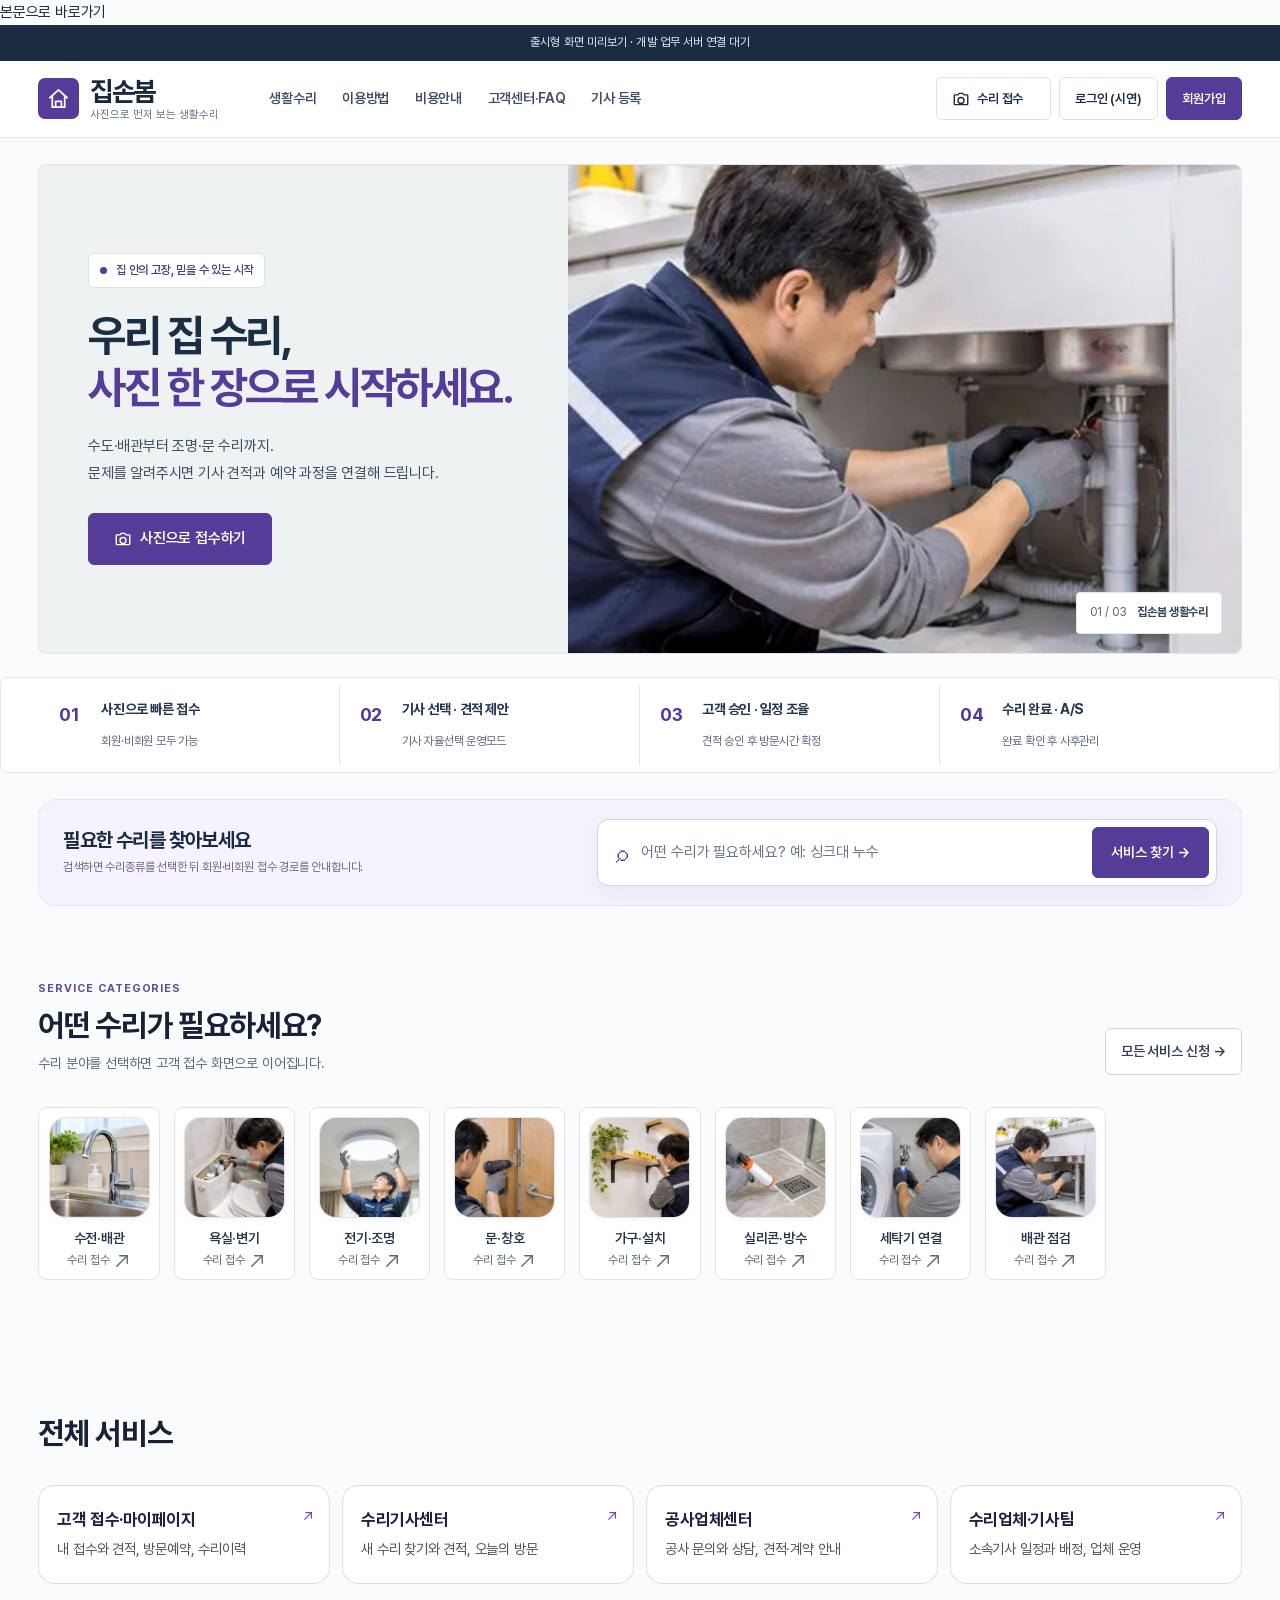
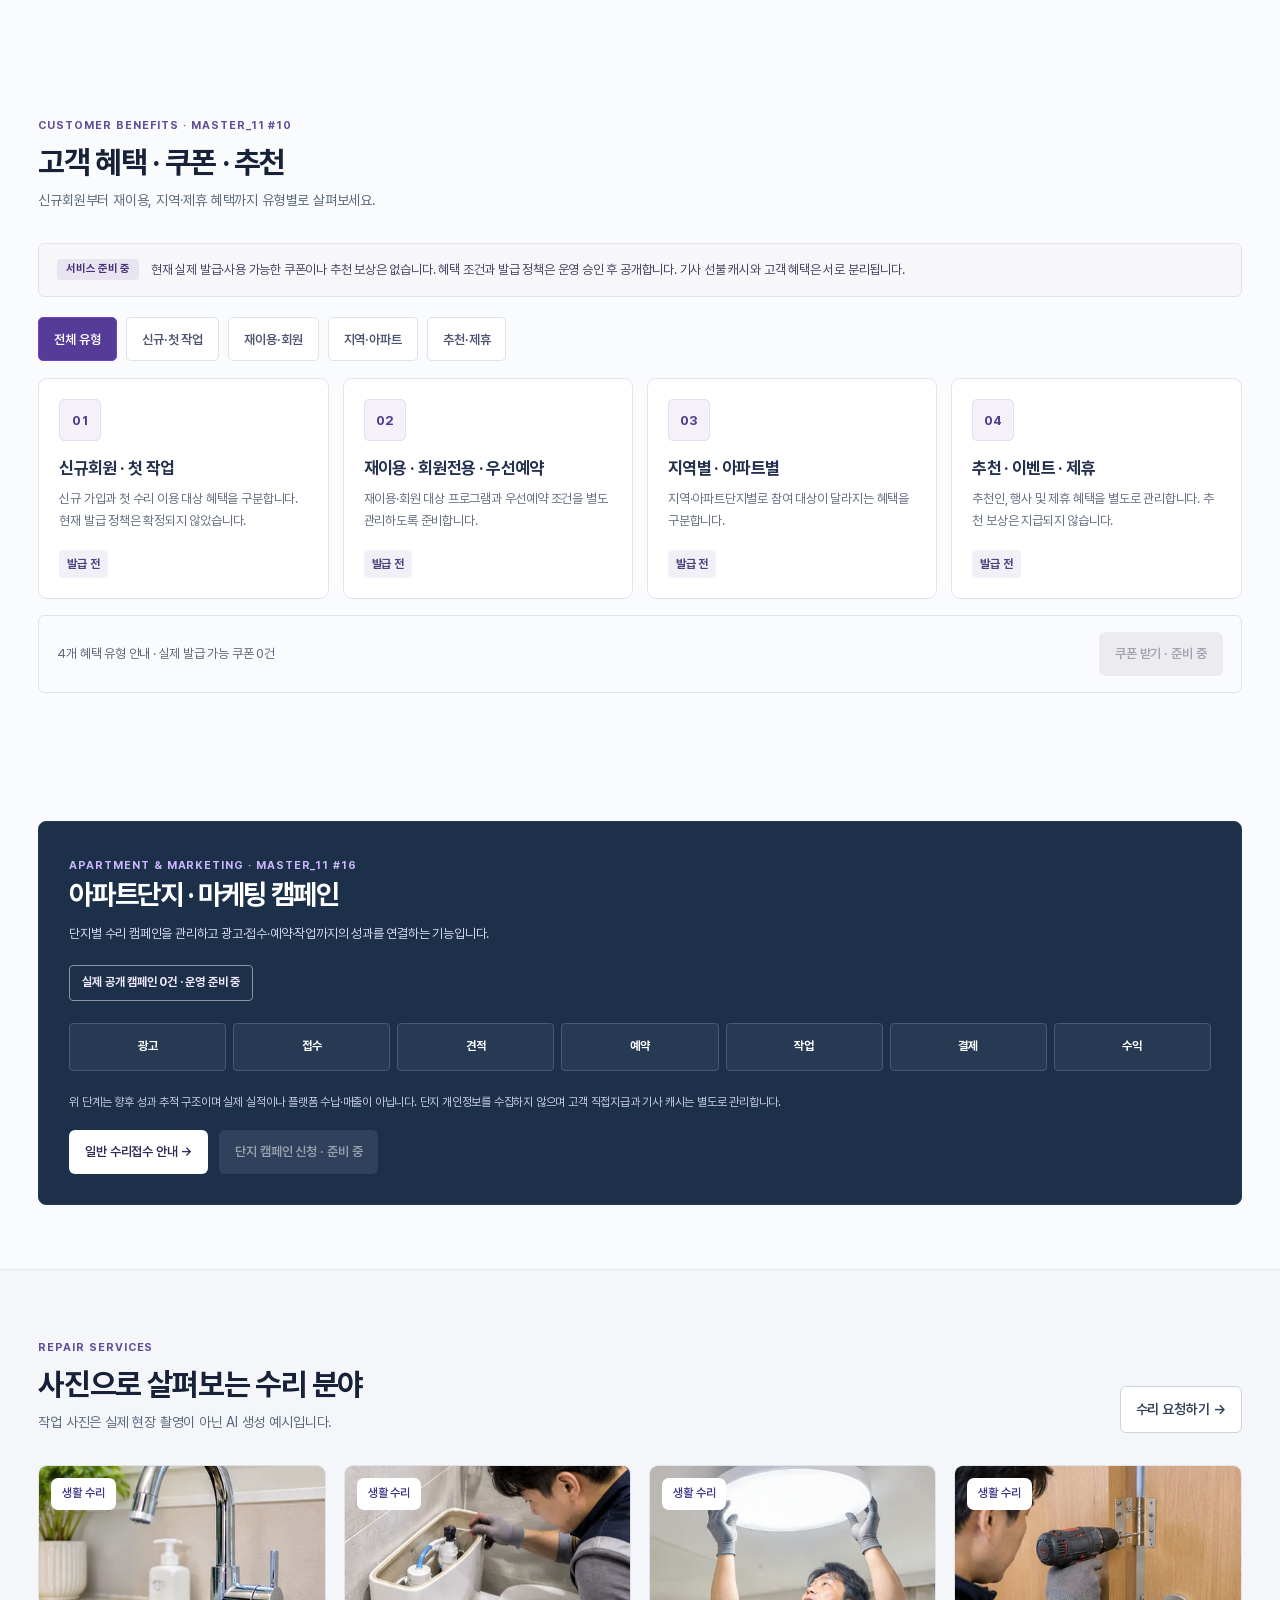
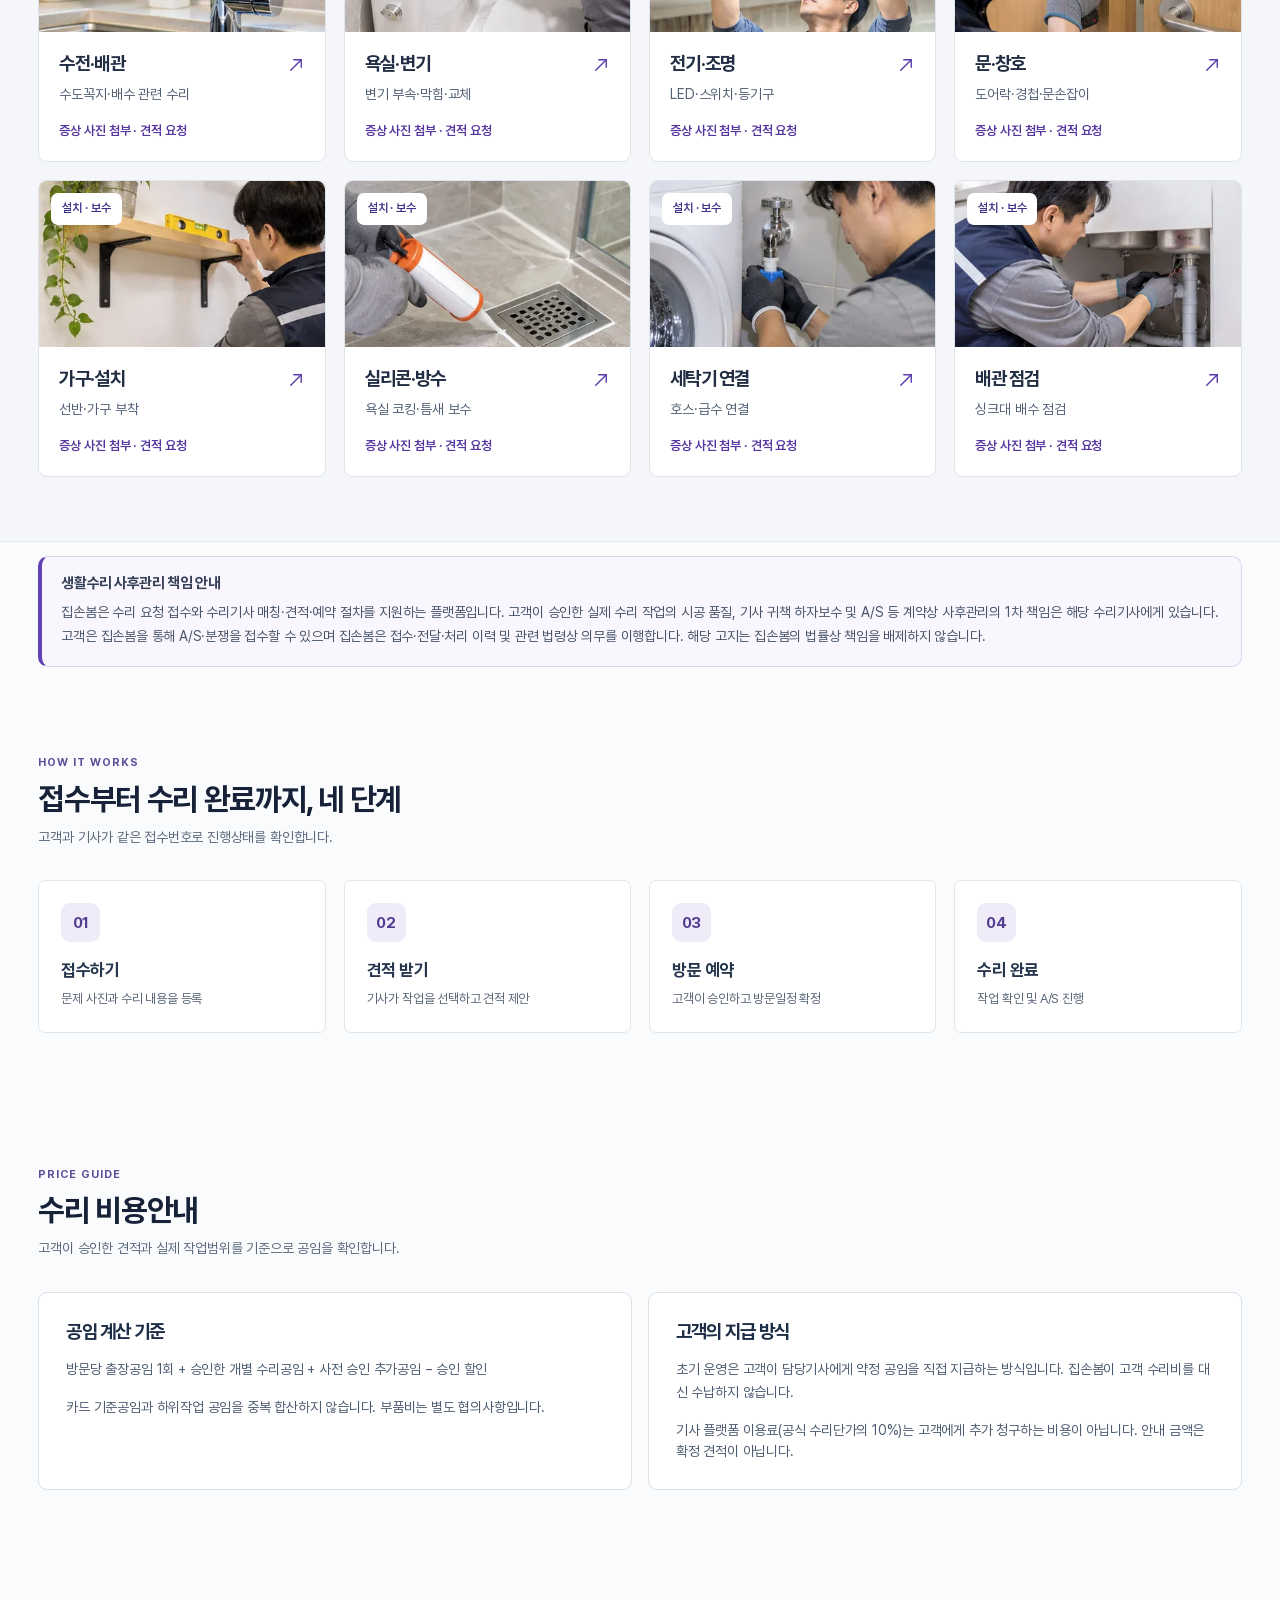
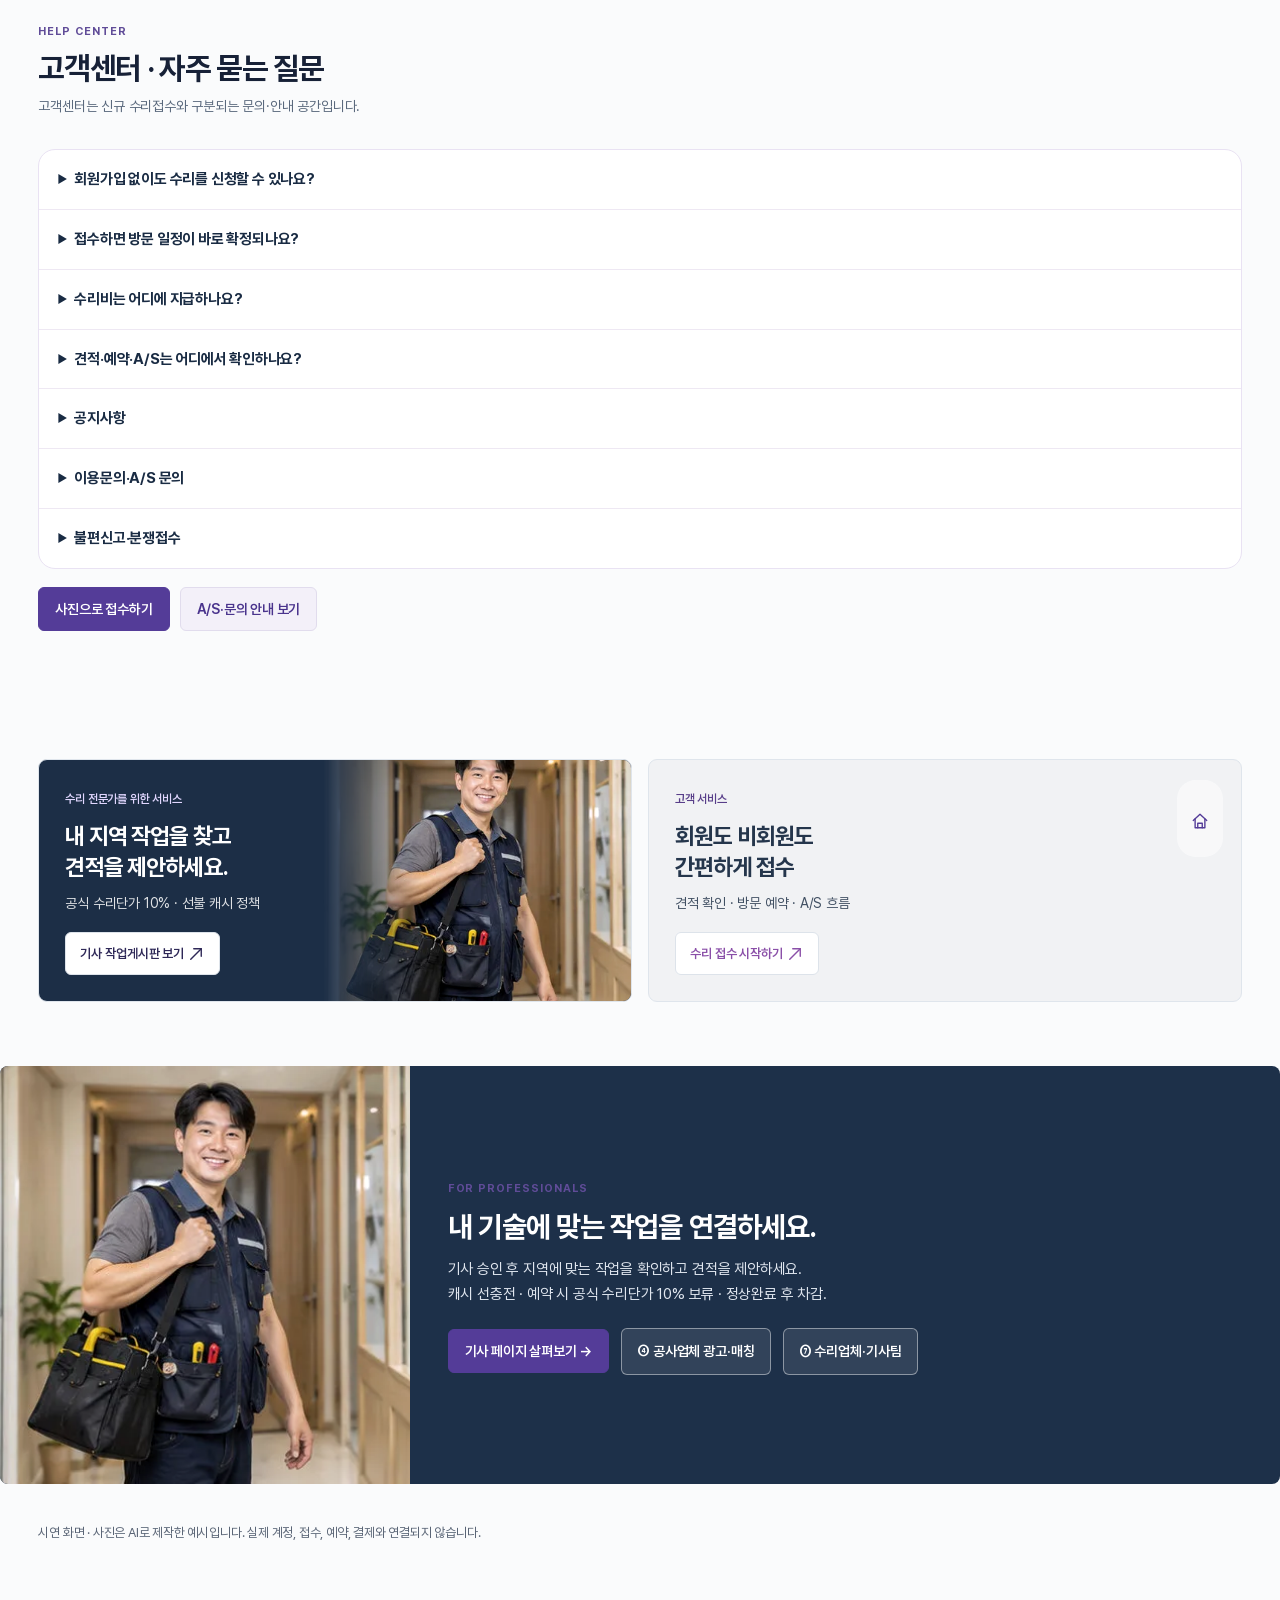
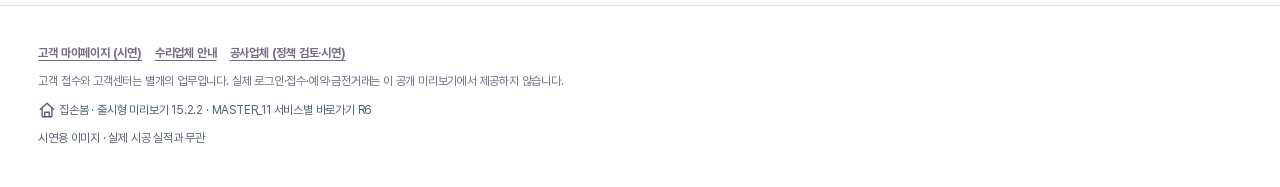
==== commit 5415c08f: "design: integrate premium responsive system and SVG icons into seven-screen public preview candidate" ====
--- a/index.html
+++ b/index.html
@@ -1,5 +1,5 @@
 <!doctype html>
-<html lang="ko"><head><meta charset="utf-8"><meta name="viewport" content="width=device-width,initial-scale=1"><meta name="theme-color" content="#7040d3"><meta name="robots" content="noindex,nofollow"><meta http-equiv="Content-Security-Policy" content="default-src 'none'; script-src 'self'; style-src 'self' 'unsafe-inline'; img-src 'self'; font-src 'self'; form-action 'none'; base-uri 'none'; connect-src 'none'"><title>집손봄 | 생활수리 플랫폼 출시형 미리보기</title><link rel="stylesheet" href="./release.css?v=eed8e997160b"><script src="./release.js?v=0abe1de6bcdb" defer=""></script><link rel="stylesheet" href="./programs.css?v=master11-1016-v1"><script src="./programs.js?v=master11-1016-v1" defer></script></head><body>
+<html lang="ko"><head><meta charset="utf-8"><meta name="viewport" content="width=device-width,initial-scale=1"><meta name="theme-color" content="#1c2d45"><meta name="robots" content="noindex,nofollow"><meta http-equiv="Content-Security-Policy" content="default-src 'none'; script-src 'self'; style-src 'self' 'unsafe-inline'; img-src 'self'; font-src 'self'; form-action 'none'; base-uri 'none'; connect-src 'none'"><title>집손봄 | 생활수리 플랫폼 출시형 미리보기</title><link rel="stylesheet" href="./release.css?v=eed8e997160b"><script src="./release.js?v=0abe1de6bcdb" defer=""></script><link rel="stylesheet" href="./programs.css?v=master11-1016-v1"><script src="./programs.js?v=master11-1016-v1" defer></script><link rel="stylesheet" href="./premium-ui.css?v=atelier-1"><script src="./premium-ui.js?v=atelier-1" defer></script></head><body>
 <div class="topnote">출시형 화면 미리보기 · 개발 업무 서버 연결 대기</div>
 <header class="navouter"><div class="wrap nav">
   <a href="#home" class="logo" data-go="home"><span class="mark">⌂</span><span><b>집손봄</b><small>사진으로 먼저 보는 생활수리</small></span></a>
@@ -33,13 +33,13 @@
       <img class="hy-hero-img" src="./assets/plumber.webp" alt="집 안 싱크대 배관을 점검하는 수리기사 · AI 생성 시연 사진">
       <div class="hy-hero-gradient"></div>
       <div class="hy-hero-body">
-         <div class="hy-hero-eyebrow"><span class="hy-pulse"></span> 생활 수리, 더 간편한 시작</div>
+         <div class="hy-hero-eyebrow"><span class="hy-pulse"></span> 집 안의 고장, 믿을 수 있는 시작</div>
          <h1>우리 집 수리,<br><em>사진 한 장으로 시작하세요.</em></h1>
          <p>수도·배관부터 조명·문 수리까지.<br>문제를 알려주시면 기사 견적과 예약 과정을 연결해 드립니다.</p>
 
          <div class="hy-hero-actions"><button type="button" class="btn primary hy-cta" data-intake-open="true">📷 사진으로 접수하기</button></div>
       </div>
-      <div class="hy-hero-corner"><span>01 / 03</span><b>생활수리 연결 플랫폼</b></div>
+      <div class="hy-hero-corner"><span>01 / 03</span><b>집손봄 생활수리</b></div>
    </div>
  </section>
  <section class="wrap hy-trust" aria-label="이용 절차 안내">
@@ -86,7 +86,7 @@
   <div class="hy-card-grid"><button class="hy-service-card" data-cat="수전·배관"><div class="hy-card-img"><img class="" src="./assets/faucet.webp" alt="수전·배관 시연 사진"><span class="hy-card-tag">생활 수리</span></div><div class="hy-card-info"><h3>수전·배관 <span>↗</span></h3><p>수도꼭지·배수 관련 수리</p><small>증상 사진 첨부 · 견적 요청</small></div></button><button class="hy-service-card" data-cat="욕실·변기"><div class="hy-card-img"><img class="" src="./assets/toilet.webp" alt="욕실·변기 시연 사진"><span class="hy-card-tag">생활 수리</span></div><div class="hy-card-info"><h3>욕실·변기 <span>↗</span></h3><p>변기 부속·막힘·교체</p><small>증상 사진 첨부 · 견적 요청</small></div></button><button class="hy-service-card" data-cat="전기·조명"><div class="hy-card-img"><img class="" src="./assets/lighting.webp" alt="전기·조명 시연 사진"><span class="hy-card-tag">생활 수리</span></div><div class="hy-card-info"><h3>전기·조명 <span>↗</span></h3><p>LED·스위치·등기구</p><small>증상 사진 첨부 · 견적 요청</small></div></button><button class="hy-service-card" data-cat="문·창호"><div class="hy-card-img"><img class="" src="./assets/door.webp" alt="문·창호 시연 사진"><span class="hy-card-tag">생활 수리</span></div><div class="hy-card-info"><h3>문·창호 <span>↗</span></h3><p>도어락·경첩·문손잡이</p><small>증상 사진 첨부 · 견적 요청</small></div></button><button class="hy-service-card" data-cat="가구·설치"><div class="hy-card-img"><img class="" src="./assets/shelf.webp" alt="가구·설치 시연 사진"><span class="hy-card-tag">설치 · 보수</span></div><div class="hy-card-info"><h3>가구·설치 <span>↗</span></h3><p>선반·가구 부착</p><small>증상 사진 첨부 · 견적 요청</small></div></button><button class="hy-service-card" data-cat="실리콘·방수"><div class="hy-card-img"><img class="" src="./assets/silicone.webp" alt="실리콘·방수 시연 사진"><span class="hy-card-tag">설치 · 보수</span></div><div class="hy-card-info"><h3>실리콘·방수 <span>↗</span></h3><p>욕실 코킹·틈새 보수</p><small>증상 사진 첨부 · 견적 요청</small></div></button><button class="hy-service-card" data-cat="세탁기 연결"><div class="hy-card-img"><img class="" src="./assets/washing.webp" alt="세탁기 연결 시연 사진"><span class="hy-card-tag">설치 · 보수</span></div><div class="hy-card-info"><h3>세탁기 연결 <span>↗</span></h3><p>호스·급수 연결</p><small>증상 사진 첨부 · 견적 요청</small></div></button><button class="hy-service-card" data-cat="배관 점검"><div class="hy-card-img"><img class="" src="./assets/plumber.webp" alt="배관 점검 시연 사진"><span class="hy-card-tag">설치 · 보수</span></div><div class="hy-card-info"><h3>배관 점검 <span>↗</span></h3><p>싱크대 배수 점검</p><small>증상 사진 첨부 · 견적 요청</small></div></button></div>
  </div></section>
  <div class="wrap"><div class="jb-policy-note " role="note"><b>생활수리 사후관리 책임 안내</b><p>집손봄은 수리 요청 접수와 수리기사 매칭·견적·예약 절차를 지원하는 플랫폼입니다. 고객이 승인한 실제 수리 작업의 시공 품질, 기사 귀책 하자보수 및 A/S 등 계약상 사후관리의 1차 책임은 해당 수리기사에게 있습니다. 고객은 집손봄을 통해 A/S·분쟁을 접수할 수 있으며 집손봄은 접수·전달·처리 이력 및 관련 법령상 의무를 이행합니다. 해당 고지는 집손봄의 법률상 책임을 배제하지 않습니다.</p></div></div>
-<section class="wrap hy-section hy-how" id="how-it-works"><div class="hy-heading"><div><span class="hy-kicker">HOW IT WORKS</span><h2>복잡한 수리도 간단한 네 단계</h2><p>고객과 기사가 같은 접수번호로 진행상태를 확인합니다.</p></div></div><div class="hy-how-grid"><div class="hy-how-step"><span>01</span><strong>접수하기</strong><p>문제 사진과 수리 내용을 등록</p></div><div class="hy-how-step"><span>02</span><strong>견적 받기</strong><p>기사가 작업을 선택하고 견적 제안</p></div><div class="hy-how-step"><span>03</span><strong>방문 예약</strong><p>고객이 승인하고 방문일정 확정</p></div><div class="hy-how-step"><span>04</span><strong>수리 완료</strong><p>작업 확인 및 A/S 진행</p></div></div></section>
+<section class="wrap hy-section hy-how" id="how-it-works"><div class="hy-heading"><div><span class="hy-kicker">HOW IT WORKS</span><h2>접수부터 수리 완료까지, 네 단계</h2><p>고객과 기사가 같은 접수번호로 진행상태를 확인합니다.</p></div></div><div class="hy-how-grid"><div class="hy-how-step"><span>01</span><strong>접수하기</strong><p>문제 사진과 수리 내용을 등록</p></div><div class="hy-how-step"><span>02</span><strong>견적 받기</strong><p>기사가 작업을 선택하고 견적 제안</p></div><div class="hy-how-step"><span>03</span><strong>방문 예약</strong><p>고객이 승인하고 방문일정 확정</p></div><div class="hy-how-step"><span>04</span><strong>수리 완료</strong><p>작업 확인 및 A/S 진행</p></div></div></section>
 
  <section class="wrap hy-section jsb-price" id="price-guide">
    <div class="hy-heading"><div><span class="hy-kicker">PRICE GUIDE</span><h2>수리 비용안내</h2><p>고객이 승인한 견적과 실제 작업범위를 기준으로 공임을 확인합니다.</p></div></div>
@@ -112,7 +112,7 @@
      </div>
    </div>
 </section>
- <section class="wrap hy-bottom-cta"><div class="hy-bottom-photo"><img class="" src="./assets/technician.webp" alt="수리기사 AI 생성 이미지"></div><div><span class="hy-kicker">FOR PROFESSIONALS</span><h2>기술이 있다면, 새로운 작업을 만나보세요.</h2><p>기사 승인 후 지역에 맞는 작업을 확인하고 견적을 제안하세요.<br>캐시 선충전 · 예약 시 공식 수리단가 10% 보류 · 정상완료 후 차감.</p><div class="row" style="flex-wrap:wrap"><button class="btn primary" data-go="worker">기사 페이지 살펴보기 →</button><button class="hy-outline" data-go="provider">④ 공사업체 광고·매칭</button><button class="hy-outline" data-go="repairCompany">⑦ 수리업체·기사팀</button></div></div></section>
+ <section class="wrap hy-bottom-cta"><div class="hy-bottom-photo"><img class="" src="./assets/technician.webp" alt="수리기사 AI 생성 이미지"></div><div><span class="hy-kicker">FOR PROFESSIONALS</span><h2>내 기술에 맞는 작업을 연결하세요.</h2><p>기사 승인 후 지역에 맞는 작업을 확인하고 견적을 제안하세요.<br>캐시 선충전 · 예약 시 공식 수리단가 10% 보류 · 정상완료 후 차감.</p><div class="row" style="flex-wrap:wrap"><button class="btn primary" data-go="worker">기사 페이지 살펴보기 →</button><button class="hy-outline" data-go="provider">④ 공사업체 광고·매칭</button><button class="hy-outline" data-go="repairCompany">⑦ 수리업체·기사팀</button></div></div></section>
  <div class="hy-disclaimer wrap">시연 화면 · 사진은 AI로 제작한 예시입니다. 실제 계정, 접수, 예약, 결제와 연결되지 않습니다.</div>
  </div></section><section data-screen="customer" hidden=""><div class="wrap section"><div class="layout"><aside class="card dashnav"><h3>고객 접수·마이페이지</h3><a href="#reception" data-scroll="reception">사진 수리접수</a><a href="#myrequests" data-scroll="myrequests">접수·견적·예약</a><a href="#autharea" data-scroll="autharea">회원·비회원</a><a href="#asarea" data-scroll="asarea">A/S 안내</a><a href="#customer-benefits" data-scroll="customer-benefits">혜택·쿠폰·추천</a><a href="#repair-history" data-scroll="repair-history">수리 이력 (시연)</a></aside><div class="dashboard"><div class="dashhead"><div><span class="tag">고객 서비스</span><h1>고객 접수·마이페이지</h1><p class="intro">접수부터 견적·예약·A/S까지 같은 접수번호로 이어집니다.</p><div class="jb-policy-note " role="note"><b>생활수리 사후관리 책임 안내</b><p>집손봄은 수리 요청 접수와 수리기사 매칭·견적·예약 절차를 지원하는 플랫폼입니다. 고객이 승인한 실제 수리 작업의 시공 품질, 기사 귀책 하자보수 및 A/S 등 계약상 사후관리의 1차 책임은 해당 수리기사에게 있습니다. 고객은 집손봄을 통해 A/S·분쟁을 접수할 수 있으며 집손봄은 접수·전달·처리 이력 및 관련 법령상 의무를 이행합니다. 해당 고지는 집손봄의 법률상 책임을 배제하지 않습니다.</p></div></div></div><p class="hint preview-state">시연 전용 · 접수, 견적, 예약, 수리 이력과 A/S. 내 계정과 접수 동의 이력은 인증된 개발 환경에서만 확인할 수 있습니다. 이 화면에는 실제 로그인·파일 전송 기능이 없습니다.</p><div class="grid2" id="autharea"><div class="panel"><h3>회원으로 이용</h3><p class="intro">개발 API의 HTTPS 응답을 확인했습니다. 회원 로그인·접수·조회는 개발 계정 권한 검증 후 연결됩니다.</p><a class="btn small soft" data-service-health="" rel="noreferrer" href="https://ohwkywomdqgcnptsnhwk.supabase.co/functions/v1/jsb-work19-api/health">개발 API 상태 확인</a><div class="row spaced"><button class="btn small primary" data-auth="signup">회원가입</button><button class="btn small soft" data-auth="login">기존회원 로그인</button><button type="button" class="btn small soft" data-go="customer" data-scroll="reception">작성 중인 접수로 돌아가기</button></div></div><div class="panel"><h3>비회원으로 바로 접수</h3><p class="intro">가입 없이 접수 가능하며 실제 서비스에서는 접수별 인증·만료 권한을 적용합니다.</p><div class="row spaced"><button class="btn small primary" data-intake-guest="">비회원 접수 시작 →</button></div></div></div><div class="panel space24" id="reception"><h3>고객 접수 · 사진으로 접수하기 (시연)</h3><div class="hint" style="margin-bottom:15px">시연용 접수입니다. 실제 이름·전화번호·상세주소를 입력하지 마세요. 사진은 서버에 전송되지 않습니다.</div><form id="requestForm" class="fields" autocomplete="off"><div class="field"><label for="intake-account">이용 방법</label><select name="account" required="" id="intake-account"><option>비회원 바로 접수 (시연)</option><option>회원으로 접수 (시연)</option></select></div><div class="field"><label for="intake-category">수리 분야</label><select name="category" id="intake-category"><option selected="">수전·배관</option><option>욕실·변기</option><option>전기·조명</option><option>문·창호</option><option>가구·설치</option><option>실리콘·방수</option><option>세탁기 연결</option><option>배관 점검</option></select></div><div class="field full"><label for="intake-title">수리 요청 제목</label><input name="title" required="" maxlength="90" placeholder="예: 욕실 수전에서 물이 새요" readonly="" value="싱크대 배수관 점검" id="intake-title"></div><div class="field full"><label for="intake-note">요청 내용</label><textarea name="note" required="" maxlength="400" placeholder="고장 증상과 희망 일정 등을 적어주세요 (시연용)" readonly="" id="intake-note">예시: 싱크대 하부 누수 흔적 확인</textarea></div><div class="field"><label for="intake-address">서비스 지역 (시·군·구까지만)</label><input name="address" required="" maxlength="40" placeholder="예: 경기 광명시" readonly="" value="예시 지역 A" id="intake-address"></div><div class="field"><label for="preview-media">사진·영상 (브라우저에서만 선택)</label><input name="photo" type="file" accept="image/*,video/*" multiple="" id="preview-media"><output id="preview-file" aria-live="polite"></output></div><div class="field full"><label for="preview-visit">희망 방문일정 (시연)</label>
  <select id="preview-visit" name="visitPreference"><option>일정 협의</option><option>평일 오전</option><option>평일 오후</option><option>주말</option></select>
--- a/premium-ui.css
+++ b/premium-ui.css
@@ -0,0 +1,268 @@
+/*
+ * 집손봄 Atelier UI 1.0 — independent brand system / 2026-11-24
+ * Scope: presentation only. Do not alter business decisions, API, auth, or role gates.
+ * No remote fonts/images/icons. 3 locally hosted font weights. All SVG icons inline.
+ */
+:root{
+  --purple:#543c98;--purple2:#654ca8;--lilac:#f3f0fa;
+  --deep:#1c2d45;--text:#27364b;--muted:#536177;
+  --border:#dbe1e7;--bg:#f8fafb;--card:#fff;--shadow:none;
+  --green:#176b56;--orange:#945e26;
+  --jsb-ink:#192b43;--jsb-secondary:#526176;--jsb-accent:#543c98;
+  --jsb-line:#dbe1e7;--jsb-soft:#f3f0f8;--jsb-radius:8px;
+}
+@font-face{font-family:"Jipsonbom";font-style:normal;font-weight:400;font-display:swap;src:url("./assets/Pretendard-Regular.subset.woff2") format("woff2")}
+@font-face{font-family:"Jipsonbom";font-style:normal;font-weight:600;font-display:swap;src:url("./assets/Pretendard-SemiBold.subset.woff2") format("woff2")}
+@font-face{font-family:"Jipsonbom";font-style:normal;font-weight:700;font-display:swap;src:url("./assets/Pretendard-Bold.subset.woff2") format("woff2")}
+html{color-scheme:light;-webkit-text-size-adjust:100%;text-size-adjust:100%;scroll-padding-top:130px}
+html,body{max-width:100%}
+body,button,input,textarea,select{font-family:"Jipsonbom","Apple SD Gothic Neo","Malgun Gothic",system-ui,sans-serif}
+body{color:var(--jsb-ink);font-size:15px;line-height:1.65;letter-spacing:-.013em;background:#fafbfc;-webkit-font-smoothing:antialiased;text-rendering:optimizeLegibility}
+h1,h2,h3,h4{color:var(--jsb-ink);font-weight:700;line-height:1.27;letter-spacing:-.038em;text-wrap:balance}
+h1{font-size:clamp(30px,3vw,46px)}
+h2{font-size:clamp(23px,2.2vw,34px)}
+h3{font-size:clamp(17px,1.4vw,22px)}
+p,li,label,.hint,.intro{line-height:1.65}
+p,li{overflow-wrap:break-word}
+small,.tiny{font-size:12px;line-height:1.5}
+:where(button,a,input,select,textarea,summary,[role=button]):focus-visible{outline:3px solid #7864b5!important;outline-offset:3px!important;box-shadow:none!important}
+:where(button,input,select,textarea){font-size:14px;letter-spacing:-.01em}
+:where(button,a,[role=button]){-webkit-tap-highlight-color:transparent;touch-action:manipulation}
+:where(button,a,[role=button]):focus:not(:focus-visible){outline:none}
+:where(button){transition:background-color .16s ease,border-color .16s ease,color .16s ease}
+:where(a){text-underline-offset:3px}
+:where(img){max-width:100%;height:auto}
+:where(img):not([data-avatar]){image-rendering:auto}
+:where([hidden]){display:none!important}
+.wrap{max-width:1280px;padding-inline:clamp(18px,3vw,42px)}
+.section{padding-block:clamp(38px,4.9vw,72px)}
+.topnote{background:#1b2c42;color:#e5eaf2;text-align:center;font-size:12px!important;letter-spacing:.007em;padding:8px 14px;border:0}
+.navouter{background:#fff!important;backdrop-filter:none!important;box-shadow:none!important;border-bottom:1px solid #e2e6eb}
+.nav{height:76px;gap:28px}
+.logo{gap:11px}
+.logo .mark,.mark{width:41px;height:41px;background:var(--jsb-accent)!important;color:#fff!important;border-radius:7px!important;box-shadow:none!important;display:grid;place-items:center}
+.logo .mark .jsb-svg-icon,.mark .jsb-svg-icon{width:23px;height:23px}
+.logo b{font-size:27px;font-weight:700;letter-spacing:-.06em;color:#18283d}
+.logo small{font-size:11px;color:#607086;letter-spacing:0;font-weight:400}
+.mainnav{gap:clamp(12px,2vw,26px);margin-left:clamp(0px,2vw,22px)}
+.mainnav a{font-size:14px;font-weight:600;color:#3e4d63;letter-spacing:-.016em;white-space:nowrap}
+.mainnav a:hover,.mainnav a:focus-visible{color:var(--jsb-accent)}
+.navtools{gap:8px}
+.navbtn,.hy-nav-search{border:1px solid #dce0e9!important;border-radius:6px!important;background:#fff;color:var(--jsb-ink);padding:10px 15px;min-height:42px;font-weight:600;font-size:13px;box-shadow:none!important}
+.navbtn.strong{background:var(--jsb-accent)!important;color:#fff!important;border-color:var(--jsb-accent)!important}
+.navbtn:not(.strong):hover,.hy-nav-search:hover{background:#f2f1f9}
+.hy-nav-search{display:inline-flex;align-items:center;gap:7px}
+.tabstrip{background:#fff;border-bottom:1px solid #e0e5eb;box-shadow:none}
+.tabs{gap:3px;padding-top:0;padding-bottom:0;scrollbar-width:thin;scrollbar-color:#d6dae5 transparent}
+.tabs .tab,.tabs button{min-height:53px;padding:12px 15px;border-radius:0!important;background:transparent;color:#556478;border:0;border-bottom:2px solid transparent;font-size:13px;font-weight:600;white-space:nowrap;transition:border-color .16s,color .16s}
+.tabs .tab:hover,.tabs .tab.active{background:transparent;color:#493186;border-bottom-color:var(--jsb-accent)}
+.tabs .tab.active:focus-visible{outline-offset:-4px}
+:where(.btn,.hy-cta,.hy-search button,.hy-aside-link,.hy-outline,.hy-textlink,.chip,.tag,.hy-hero-eyebrow,.navbtn,.jsb-feature-link){box-shadow:none!important;border-radius:6px!important}
+.btn{min-height:44px;padding:10px 16px;font-size:14px;font-weight:600;line-height:1.45;letter-spacing:-.014em;transform:none!important}
+.btn.primary,.hy-search button{background:var(--jsb-accent)!important;color:#fff!important;border-color:var(--jsb-accent)!important}
+.btn.primary:hover,.hy-search button:hover{background:#453080!important;box-shadow:none!important;transform:none!important}
+.btn.soft,.chip{background:#f3f0f9;color:#4a348d;border-color:#e1dced}
+.chip.active{background:var(--jsb-accent);color:#fff}
+.tag,.status{background:#f3f0f9;color:#503b90;font-size:12px;font-weight:600;border-radius:4px!important}
+.tag.warn{background:#f8f2e7;color:#80551e}
+.tag.good{background:#eaf5ef;color:#18654f}
+:where(.panel,.card,.kpi,.photo-card,.step,.hy-service-card,.hy-category,.hy-aside-card,.jsb-program-card,.jsb-campaign){box-shadow:none!important;border-radius:9px!important}
+.panel,.card,.kpi{background:#fff;border:1px solid var(--jsb-line)}
+.panel{padding:clamp(17px,2.1vw,27px)}
+.card.pad{padding:clamp(16px,2vw,25px)}
+.panel h3{font-size:19px}
+:where(.field input,.field select,.field textarea,form input,form select,form textarea){border:1px solid #bfc8d3;border-radius:5px!important;min-height:44px;background:#fff;color:#27354c;box-shadow:none!important}
+:where(.field input,.field select,.field textarea,form input,form select,form textarea):focus{border-color:#634da3;box-shadow:0 0 0 2px #7961aa25!important}
+input::placeholder,textarea::placeholder{color:#66758a;opacity:1}
+label,.field label{font-size:13px;font-weight:600;color:#3c4d62}
+.hint,.notice{background:#f8f9fa!important;border:1px solid #e1e5e9!important;color:#516074!important;border-radius:6px!important;font-size:13px;line-height:1.65}
+.price{color:var(--jsb-accent)}
+.kpi span{font-size:12px;color:#586a7d}
+.kpi b{font-weight:700;letter-spacing:-.04em}
+.dashhead{align-items:flex-end;gap:16px}
+.dashhead h1{font-size:clamp(24px,2.25vw,32px);letter-spacing:-.04em}
+.layout{grid-template-columns:minmax(205px,236px) minmax(0,1fr);gap:25px}
+.dashnav{padding:19px;border:1px solid #e2e7ec;box-shadow:none;border-radius:7px}
+.dashnav a{font-size:13px;font-weight:600;padding:11px 12px;border-radius:5px}
+.dashnav a.active,.dashnav a:hover{background:#f4f1f9;color:#4d388b}
+.itemphoto{border-radius:5px}
+.item{border-bottom:1px solid #e7ebef}
+.grid2,.grid3{gap:18px}
+.hy-home{background:#fafbfc}
+.hy-hero{gap:0;padding-top:26px}
+.hy-hero-primary{min-height:490px;background:#eff2f3!important;border:1px solid #e0e5e9;box-shadow:none;overflow:hidden;border-radius:8px!important}
+.hy-hero-img{width:56%!important;object-fit:cover;object-position:58% center;filter:saturate(.88) contrast(1.05);height:100%}
+.hy-hero-gradient{display:none!important;background:none!important}
+.hy-hero-body{max-width:49%!important;padding:clamp(30px,3.8vw,55px)!important;position:relative;z-index:2}
+.hy-hero-eyebrow{background:#fff;border:1px solid #dde2e7;color:#4f4080;padding:7px 11px;font-size:12px;font-weight:600}
+.hy-pulse{width:7px;height:7px;background:var(--jsb-accent);box-shadow:none;animation:none!important}
+.hy-hero-body h1{font-size:clamp(36px,3.45vw,52px);line-height:1.18;letter-spacing:-.055em;white-space:normal;color:#1b2e44;margin-top:22px}
+.hy-hero-body h1 em{color:#543c98;font-style:normal}
+.hy-hero-body>p{font-size:15px;line-height:1.8;color:#3b4b61;max-width:440px}
+.hy-hero-actions{margin-top:26px;gap:12px}
+.hy-cta{padding:13px 19px!important;font-size:15px!important;min-height:50px}
+.hy-hero-corner{bottom:19px;right:19px;border:1px solid #e6e9eb;background:#fff;border-radius:4px!important;box-shadow:none!important;color:#33455b}
+.hy-trust{margin-top:23px;background:#fff;border:1px solid #e3e7eb;border-radius:7px!important;box-shadow:none;padding-block:7px}
+.hy-trust>div{padding:15px 20px;border-right:1px solid #e3e6eb;gap:10px}
+.hy-trust strong{font-size:14px;color:#25374e}
+.hy-trust small{font-size:12px;color:#5b6a7e}
+.hy-section{padding-top:clamp(42px,5vw,72px);padding-bottom:clamp(42px,5vw,72px)}
+.hy-heading{margin-bottom:clamp(20px,2.5vw,32px)}
+.hy-heading h2{font-size:clamp(25px,2.4vw,34px);letter-spacing:-.044em}
+.hy-heading p{font-size:14px;color:#5a697d;max-width:690px}
+.hy-kicker{font-size:11px;font-weight:700;letter-spacing:.085em;text-transform:uppercase;color:#604c98}
+.hy-category,.hy-service-card{border:1px solid #dfe5eb;background:#fff;overflow:hidden}
+.hy-category:hover,.hy-service-card:hover{border-color:#b7abcF;transform:none!important;box-shadow:none!important}
+.hy-category-pic,.hy-card-img{overflow:hidden;background:#eef0f2}
+.hy-category-pic img,.hy-card-img img,.hy-bottom-photo img{width:100%;height:100%;object-fit:cover;filter:saturate(.89) contrast(1.04);transform:none!important;transition:filter .2s ease}
+.hy-category:hover img,.hy-service-card:hover img{filter:saturate(1) contrast(1.04)}
+.hy-how-step{background:#fff;border:1px solid #e1e6eb;border-radius:7px!important;padding:22px}
+.hy-how-step span{color:#513d90;font-weight:700}
+.hy-how-step strong{font-size:17px;color:#26364d}
+.hy-how-step p{font-size:13px;color:#5a6779}
+.hy-aside-card{border:1px solid #dfe5ec;padding:26px;box-shadow:none!important}
+.hy-worker-card{background:#1c2e46}
+.hy-safe-card{background:#f1f2f4;color:#25364c}
+.hy-aside-card img{filter:saturate(.92) contrast(1.05)}
+.hy-aside-card h2{font-size:23px;letter-spacing:-.037em}
+.hy-aside-link{border:1px solid #dde3ea;padding:10px 14px;font-weight:600}
+.hy-aside-icon{opacity:1;color:var(--jsb-accent)}
+.hy-bottom-cta{background:#1d3049!important;border-radius:8px!important;box-shadow:none!important}
+.hy-bottom-cta h2{color:#fff}
+.hy-bottom-cta p{color:#e0e6ef}
+.hy-bottom-photo{overflow:hidden}
+.hy-bottom-photo img{filter:saturate(.9) contrast(1.03)}
+.jsb-program-status{background:#f7f7fa!important;border:1px solid #dfe3eb;border-radius:6px!important}
+.jsb-program-status strong{background:#e8e4f2;color:#443479;border-radius:4px!important}
+.jsb-program-card{padding:20px;border:1px solid #e0e4eb;box-shadow:none!important}
+.jsb-program-card .jsb-card-icon{background:#f4f1f9;border:1px solid #e4dfee;color:#503a8f;border-radius:5px!important;font-size:13px;font-variant-numeric:tabular-nums}
+.jsb-program-card small{border-radius:4px!important;background:#f2f0f7;color:#51447e}
+.jsb-benefit-filters button{border-radius:5px!important;font-weight:600}
+.jsb-benefit-filters button[aria-pressed=true]{background:#543c98;color:#fff}
+.jsb-feature-bottom{border:1px solid #e0e4e9!important;background:#fafbfc!important;border-radius:6px!important}
+.jsb-feature-link{background:var(--jsb-accent);color:#fff;min-height:44px;font-weight:600}
+.jsb-campaign{background:#1d3049!important;border:1px solid #263a54;border-radius:8px!important;color:#fff}
+.jsb-campaign h2{color:#fff}
+.jsb-campaign-status{background:transparent;border:1px solid #8892a2;border-radius:4px!important}
+.jsb-funnel span{background:#273a54!important;border:1px solid #465a73;border-radius:4px!important}
+.jsb-campaign .jsb-feature-link{background:#fff;color:#342856}
+.jsb-campaign .jsb-feature-link[disabled]{background:#3b4d65;color:#d7dce5}
+.workspace-entry{max-width:970px;margin-inline:auto;padding:clamp(22px,4vw,45px)}
+.footer{border-top:1px solid #dce2e8;background:#fff;color:#526176;padding:38px 0;font-size:12px}
+.footer b,.footer strong{color:#1d2d42}
+#toast,.modal{border-radius:6px!important}
+dialog{border-radius:9px!important}
+.jsb-svg-icon{width:18px;height:18px;display:inline-block;flex:none;vertical-align:middle;stroke:currentColor;fill:none;stroke-width:1.85;stroke-linecap:round;stroke-linejoin:round}
+.jsb-svg-icon.is-small{width:16px;height:16px}
+.jsb-icon-inline{display:inline-flex;align-items:center;gap:8px}
+.jsb-sr-only{position:absolute!important;width:1px;height:1px;padding:0;margin:-1px;overflow:hidden;clip:rect(0,0,0,0);white-space:nowrap;border:0}
+:where(.oa-full,.oa-layout,.oa-main,.oa-side,.oa-top,.oa-panel,.oa-inner,.oa-stat,.oa-table,.oa-card){min-width:0}
+.oa-full{padding-top:26px!important}
+.oa-layout{gap:18px}
+.oa-side{background:#fff!important;border:1px solid #e1e5eb!important;border-radius:7px!important;box-shadow:none!important}
+.oa-main{min-width:0}
+.oa-brand{background:#1d3049!important;color:#fff;border-radius:5px!important}
+.oa-titlebar{background:#fff;border:1px solid #e2e6eb;border-radius:7px!important;box-shadow:none!important}
+.oa-panel,.oa-inner,.oa-stat,.oa-card,.oa-table,.oa-tile{background:#fff;border:1px solid #e1e5eb;border-radius:6px!important;box-shadow:none!important}
+.oa-link{border-radius:4px!important}
+.oa-link.active{background:#efebf6!important;color:#4b3789!important}
+.oa-badge,.oa-chip{border-radius:4px!important}
+.oa-btn{border-radius:5px!important;box-shadow:none!important;transform:none!important}
+.oa-titlebar h1{color:#1c3047}
+:is(#customer-live,#worker-org-link,#admin24-integration,#jsb-master1016){border-radius:7px!important;box-shadow:none!important}
+:is(#customer-live,#worker-org-link,#admin24-integration,#jsb-master1016) :is(button,input,textarea,select){border-radius:5px!important}
+:is(#customer-live,#worker-org-link,#admin24-integration,#jsb-master1016) :is(h2,h3){color:var(--jsb-ink)}
+:is(.jsb-customer-detail,.jsb-orglink-row,.jsb-audit24 details,.jb1016-card){border-radius:6px!important;box-shadow:none!important}
+@media(min-width:1500px){
+  .wrap{max-width:1360px}
+  .hy-hero-primary{min-height:525px}
+  .hy-hero-img{object-position:55% center}
+}
+@media(max-width:1120px){
+  .wrap{padding-inline:26px}
+  .nav{gap:16px}
+  .mainnav{gap:12px;margin-left:0}
+  .mainnav a{font-size:13px}
+  .hy-hero-body{max-width:51%!important;padding:30px!important}
+  .hy-hero-body h1{font-size:clamp(32px,3.7vw,43px)}
+  .layout{grid-template-columns:210px minmax(0,1fr)}
+}
+@media(max-width:900px){
+  .mainnav{display:none}
+  .nav{height:68px}
+  .hy-hero-primary{min-height:440px}
+  .hy-hero-body{max-width:56%!important;padding:29px!important}
+  .hy-hero-img{width:51%!important}
+  .hy-hero-body h1{font-size:clamp(29px,4.6vw,40px)}
+  .grid3{grid-template-columns:repeat(2,minmax(0,1fr))}
+  .kpis{grid-template-columns:repeat(2,minmax(0,1fr))}
+  .layout{grid-template-columns:190px minmax(0,1fr)}
+}
+@media(max-width:720px){
+  html{scroll-padding-top:104px}
+  body{font-size:14px}
+  .wrap{padding-inline:17px}
+  .section{padding-block:32px 48px}
+  .topnote{font-size:11px!important;padding:7px 10px}
+  .nav{height:62px}
+  .logo b{font-size:23px}
+  .logo small{font-size:10px}
+  .logo .mark,.mark{width:35px;height:35px}
+  .navtools .navbtn{display:none}
+  .navtools .hy-nav-search{min-height:40px;padding:8px 12px}
+  .tabs{gap:0}
+  .tabs .tab,.tabs button{font-size:12px;min-height:45px;padding:11px 12px}
+  .hy-hero{padding-top:13px}
+  .hy-hero-primary{display:flex!important;flex-direction:column;min-height:0;border-radius:7px!important}
+  .hy-hero-img{position:relative!important;width:100%!important;height:clamp(200px,60vw,290px)!important;max-height:290px;object-position:50% 45%;order:0}
+  .hy-hero-gradient{display:none!important}
+  .hy-hero-body{order:1;width:100%;max-width:none!important;padding:26px 22px 30px!important;background:#f0f2f3}
+  .hy-hero-body h1{font-size:clamp(30px,7.5vw,40px);margin-top:16px}
+  .hy-hero-body>p{font-size:14px;line-height:1.7;max-width:520px}
+  .hy-hero-eyebrow{font-size:11px}
+  .hy-hero-corner{display:none}
+  .hy-trust{margin-top:14px}
+  .hy-trust>div{padding:11px 13px}
+  .hy-section{padding-top:39px;padding-bottom:38px}
+  .hy-heading h2{font-size:26px}
+  .hy-how-step{padding:15px}
+  .hy-aside-card{padding:19px}
+  .grid2,.grid3,.layout{grid-template-columns:minmax(0,1fr);gap:13px}
+  .dashnav{position:relative;top:auto;padding:13px}
+  .dashhead{gap:9px}
+  .dashhead h1{font-size:26px}
+  .kpis{grid-template-columns:repeat(2,minmax(0,1fr));gap:9px}
+  .panel{padding:16px}
+  .fields{grid-template-columns:1fr}
+  .jsb-program-grid{grid-template-columns:repeat(2,minmax(0,1fr));gap:11px}
+  .jsb-feature-bottom{flex-direction:column;align-items:stretch}
+  .jsb-funnel{grid-template-columns:repeat(4,minmax(0,1fr))}
+  .jsb-campaign{padding:22px}
+  .oa-full{padding-top:14px!important}
+  .oa-titlebar{padding:16px!important}
+}
+@media(max-width:420px){
+  .logo small{display:none}
+  .wrap{padding-inline:14px}
+  .navtools .hy-nav-search span{display:none}
+  .hy-hero-body{padding:23px 18px 27px!important}
+  .hy-hero-body h1{font-size:30px}
+  .hy-hero-actions .btn{width:100%;justify-content:center}
+  .hy-trust>div{grid-template-columns:26px 1fr;padding:9px}
+  .jsb-program-grid{grid-template-columns:minmax(0,1fr)}
+  .jsb-funnel{grid-template-columns:repeat(2,minmax(0,1fr))}
+}
+@media (prefers-reduced-motion:reduce){
+ html{scroll-behavior:auto}
+ *,*::before,*::after{animation-duration:.01ms!important;animation-iteration-count:1!important;transition-duration:.01ms!important;scroll-behavior:auto!important}
+}
+@media (prefers-contrast:more){
+ :root{--border:#8c96a6;--jsb-line:#9fa7b3;--muted:#39485a}
+ .btn,.navbtn,.tab{border-color:#788297}
+ .tag,.status{border:1px solid #696484}
+}
+@media print{
+ .navouter,.tabstrip,.topnote,.mobile-menu,.navtools,.btn{display:none!important}
+ body,.panel,.card{background:#fff!important;color:#000!important;box-shadow:none!important}
+ .section{break-inside:avoid}
+}
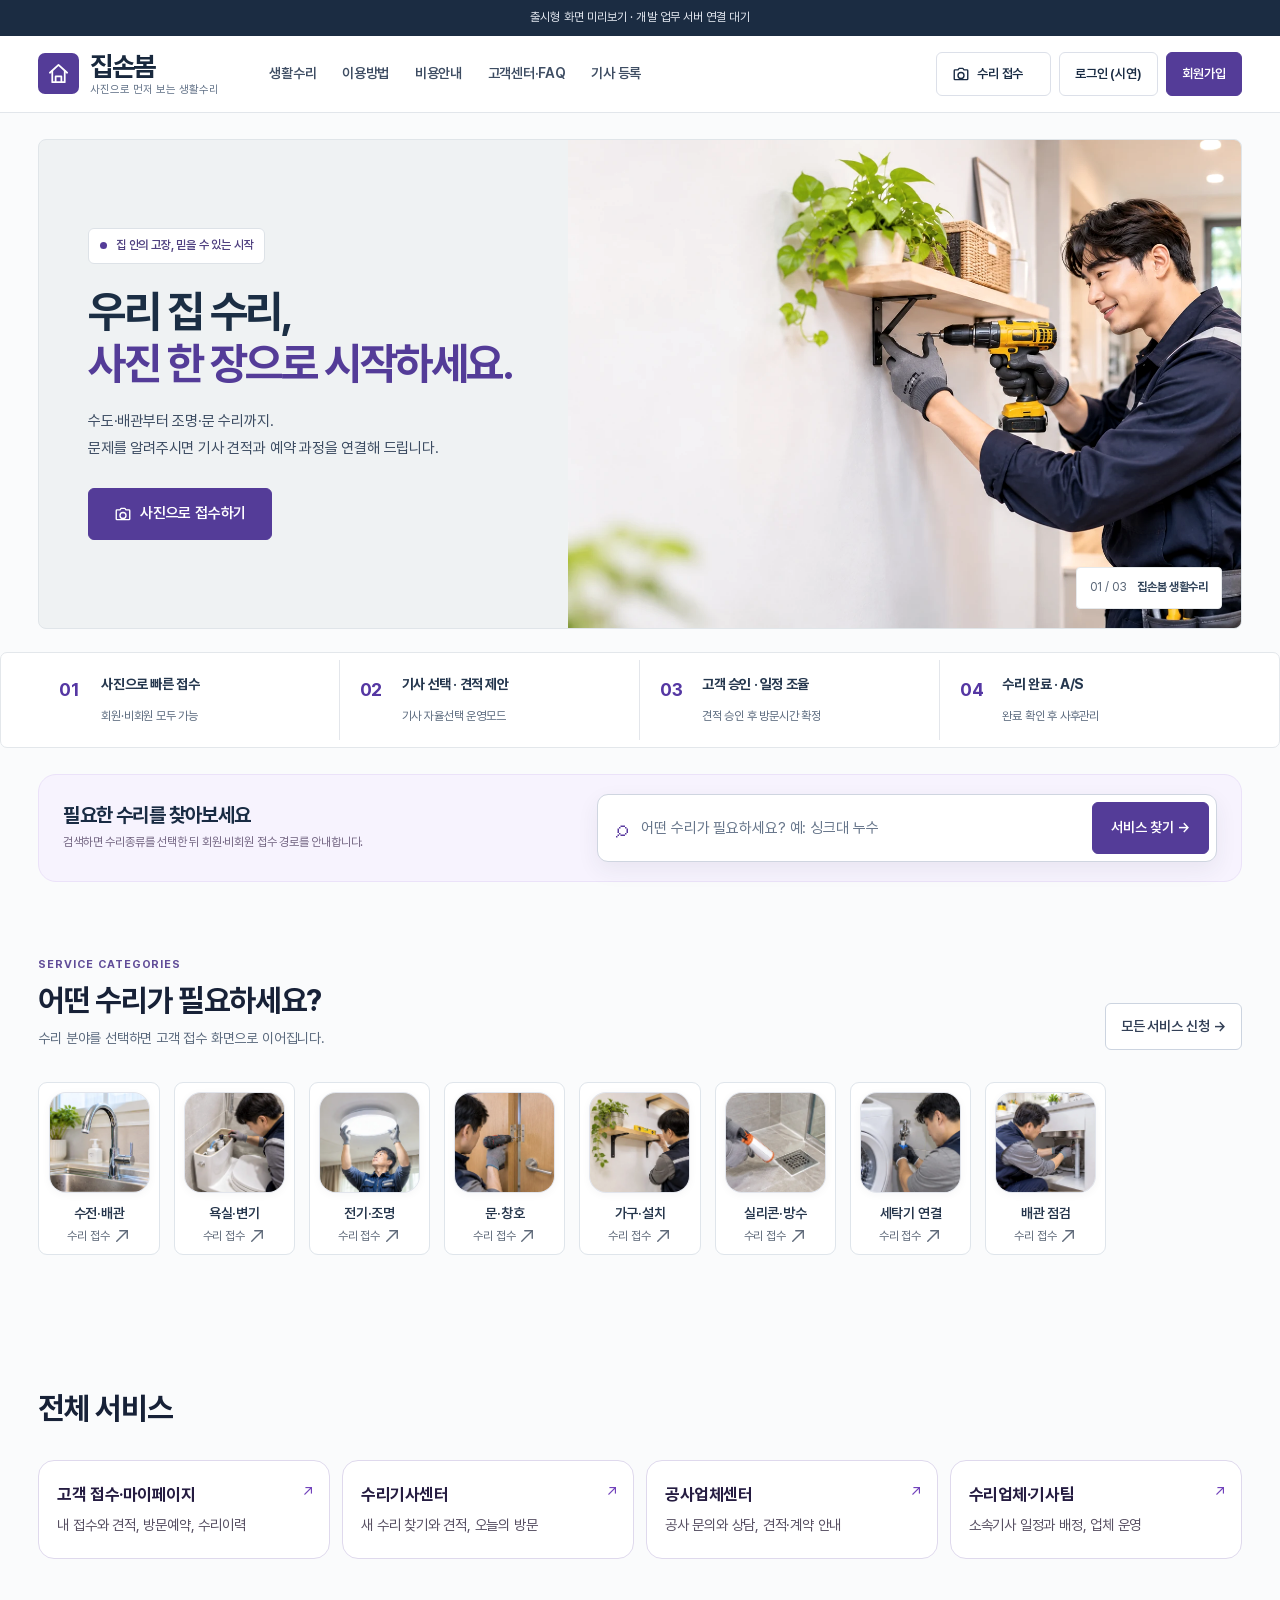
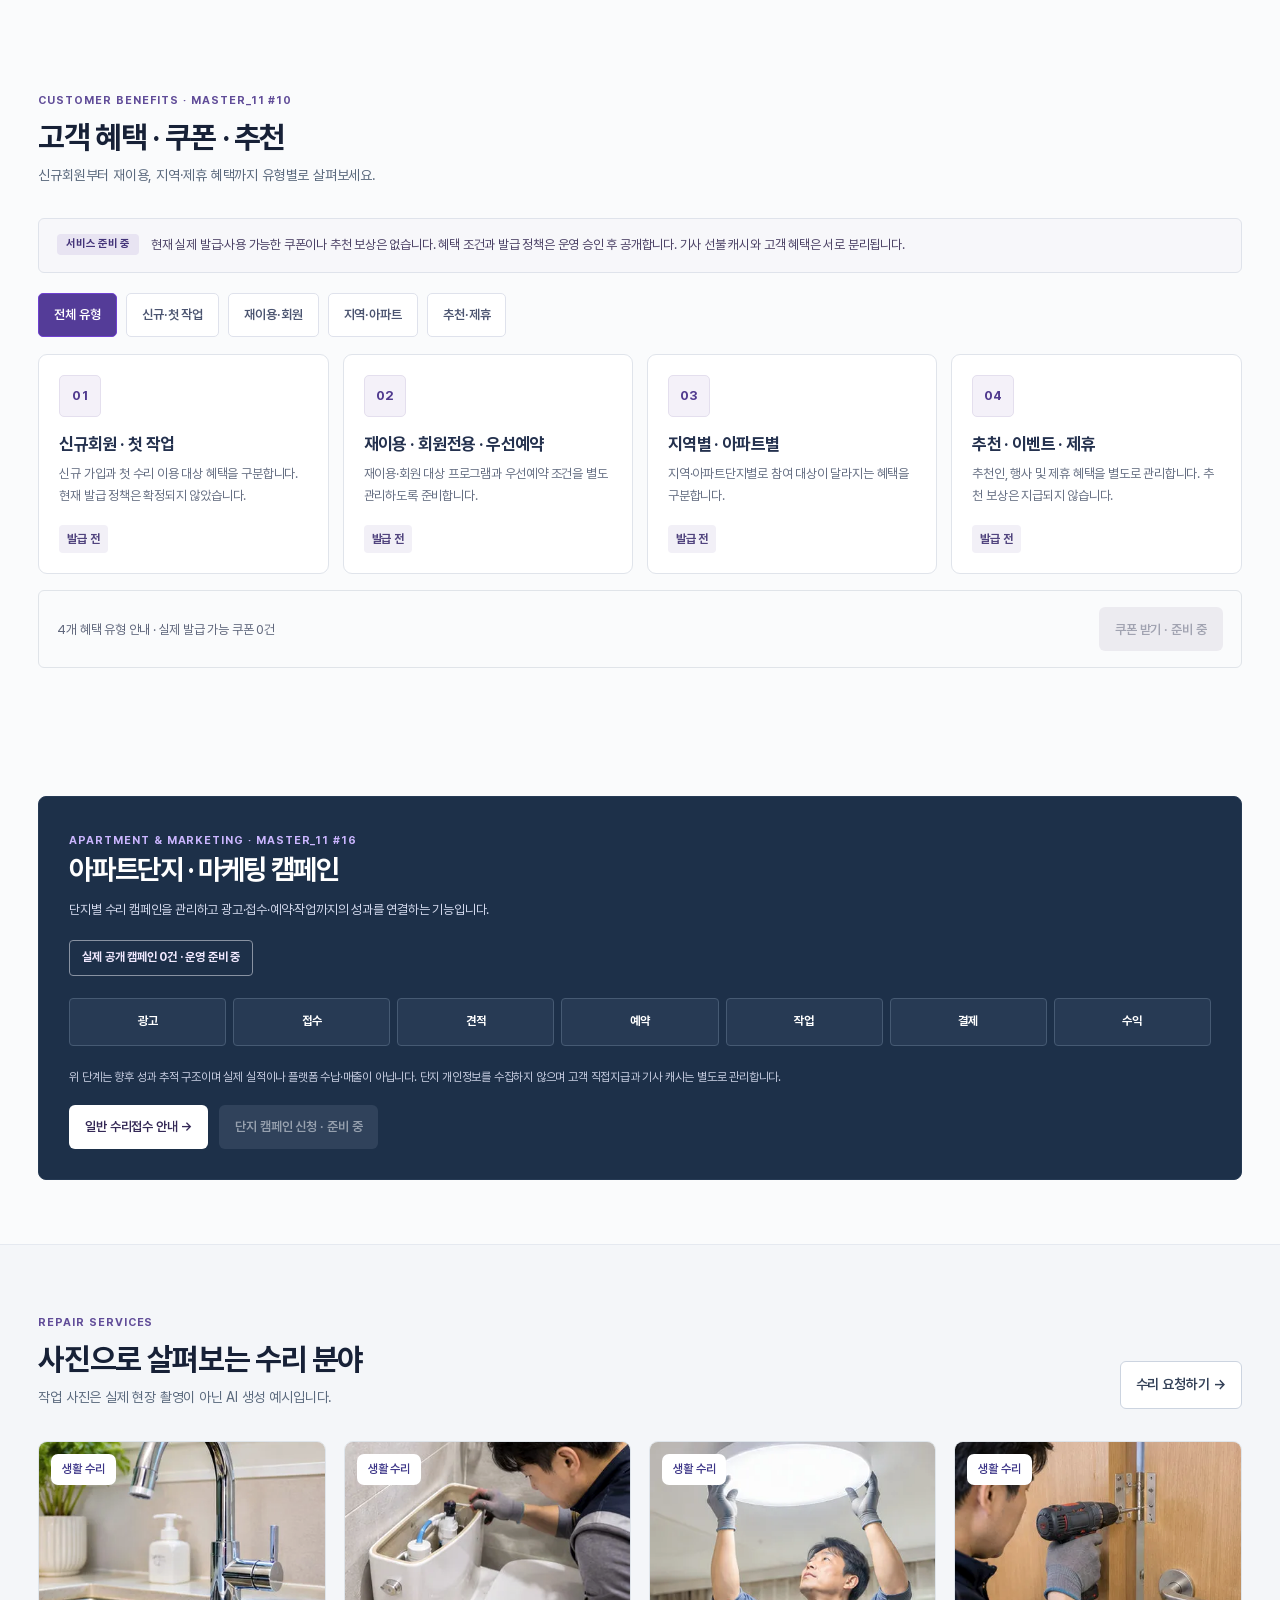
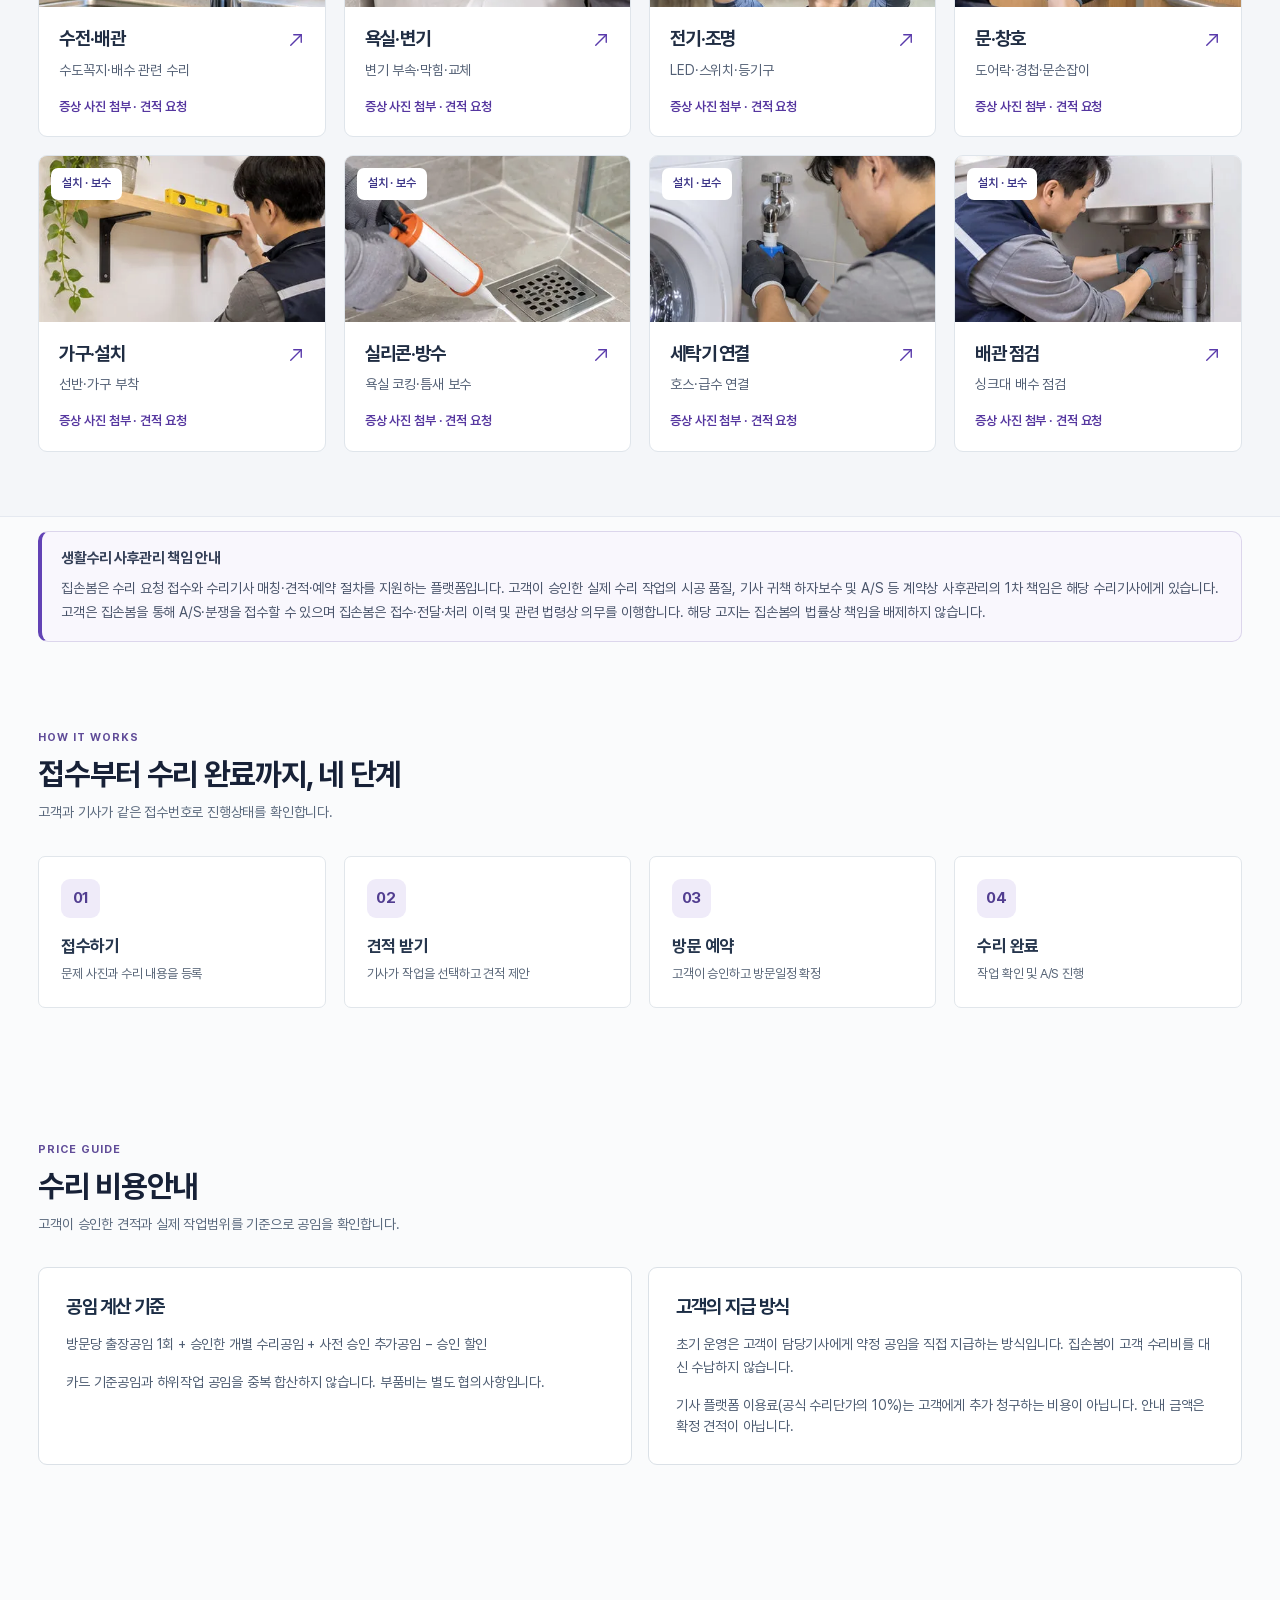
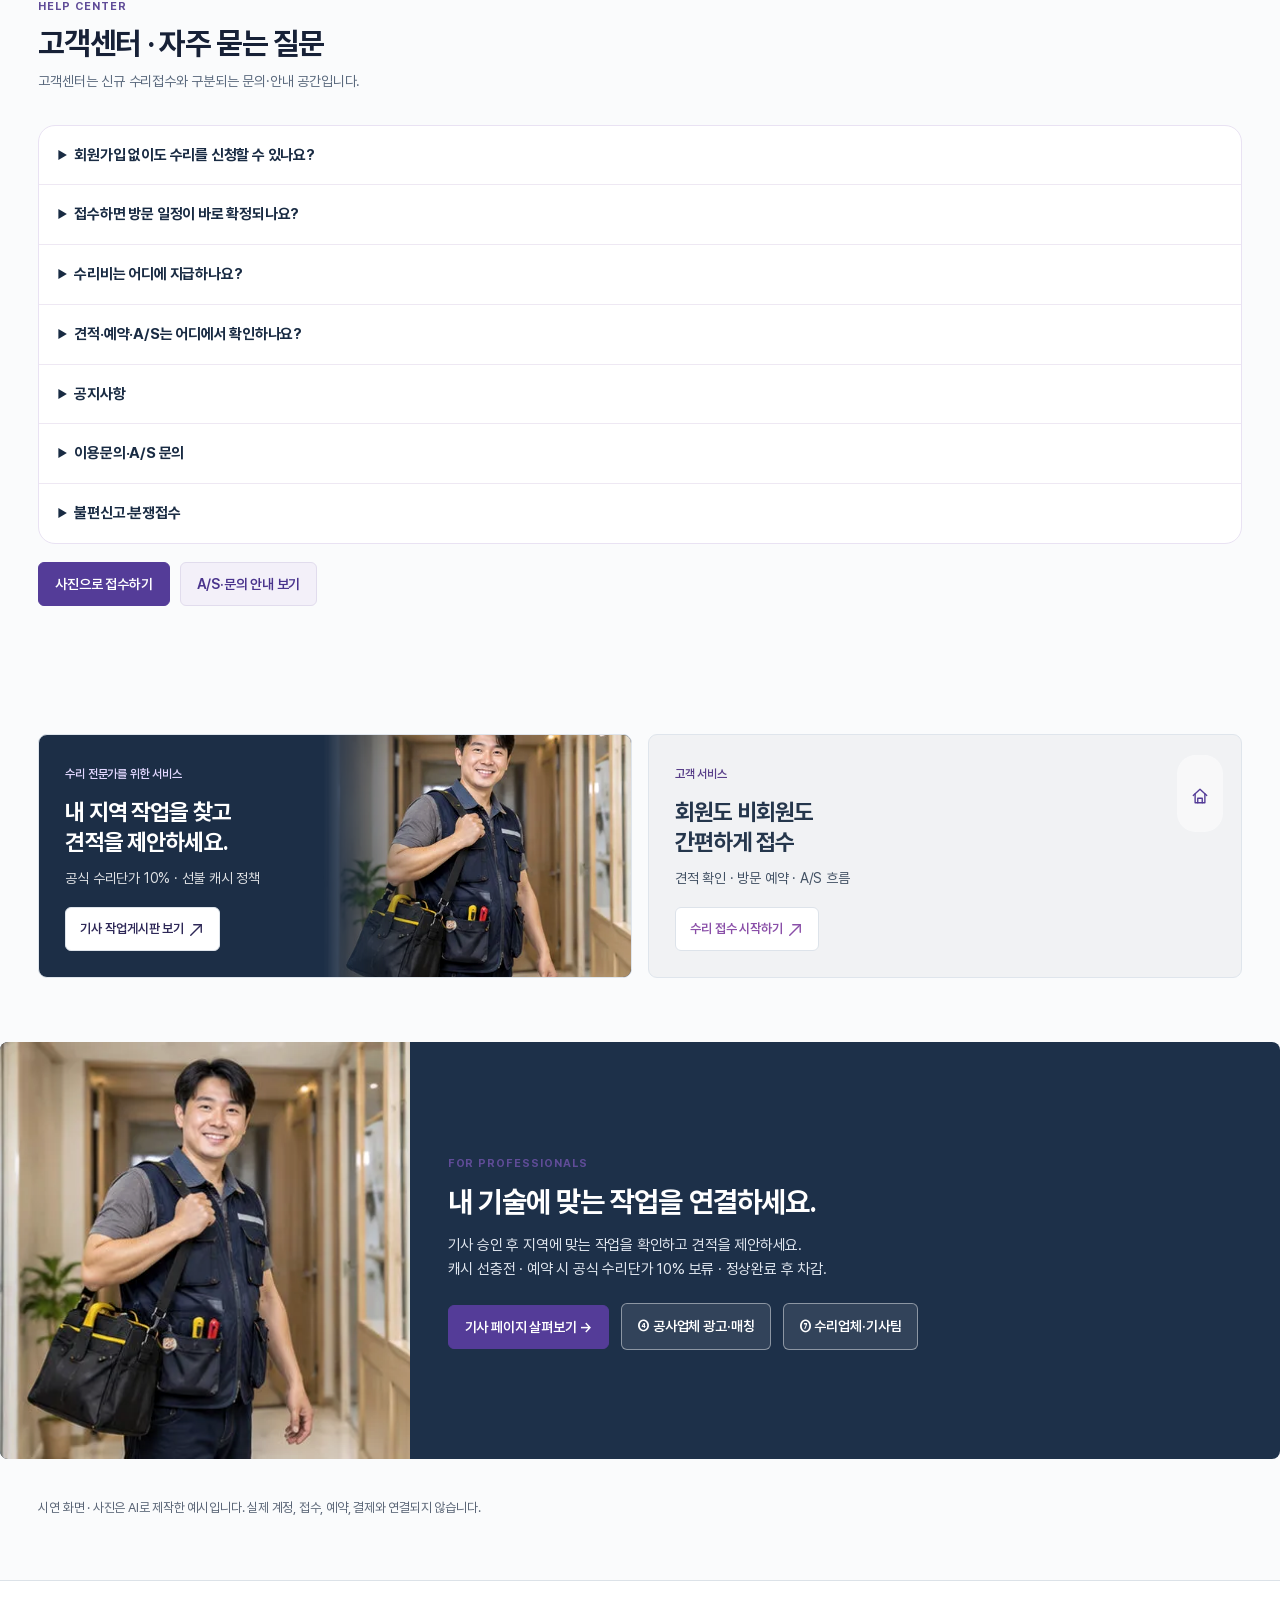
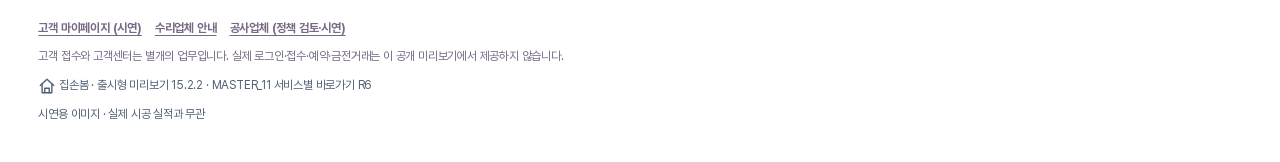
==== commit a38679e3: "design(hero): apply approved shelf-installation photo to main hero with accurate AI illustrative alt" ====
--- a/index.html
+++ b/index.html
@@ -30,7 +30,7 @@
 <main id="screen"><section data-screen="home"><div class="hy-home">
  <section class="hy-hero wrap">
    <div class="hy-hero-primary">
-      <img class="hy-hero-img" src="./assets/plumber.webp" alt="집 안 싱크대 배관을 점검하는 수리기사 · AI 생성 시연 사진">
+      <img class="hy-hero-img" src="./assets/hero-shelf-premium-20261124.webp" width="1672" height="941" alt="밝은 집 안에서 선반을 설치하는 방문 수리기사 · AI 생성 시연 사진">
       <div class="hy-hero-gradient"></div>
       <div class="hy-hero-body">
          <div class="hy-hero-eyebrow"><span class="hy-pulse"></span> 집 안의 고장, 믿을 수 있는 시작</div>
--- a/premium-ui.css
+++ b/premium-ui.css
@@ -208,15 +208,16 @@
   .logo b{font-size:23px}
   .logo small{font-size:10px}
   .logo .mark,.mark{width:35px;height:35px}
-  .navtools .navbtn{display:none}
+  .navtools .navbtn.strong{display:none}
+  .navtools .navbtn:not(.strong){display:inline-flex;align-items:center;justify-content:center;white-space:nowrap;min-height:40px}
   .navtools .hy-nav-search{min-height:40px;padding:8px 12px}
   .tabs{gap:0}
   .tabs .tab,.tabs button{font-size:12px;min-height:45px;padding:11px 12px}
   .hy-hero{padding-top:13px}
   .hy-hero-primary{display:flex!important;flex-direction:column;min-height:0;border-radius:7px!important}
-  .hy-hero-img{position:relative!important;width:100%!important;height:clamp(200px,60vw,290px)!important;max-height:290px;object-position:50% 45%;order:0}
+  .hy-hero-img{position:relative!important;width:100%!important;height:clamp(200px,60vw,290px)!important;max-height:290px;object-position:50% 45%;order:1}
   .hy-hero-gradient{display:none!important}
-  .hy-hero-body{order:1;width:100%;max-width:none!important;padding:26px 22px 30px!important;background:#f0f2f3}
+  .hy-hero-body{order:0;width:100%;max-width:none!important;padding:26px 22px 30px!important;background:#f0f2f3}
   .hy-hero-body h1{font-size:clamp(30px,7.5vw,40px);margin-top:16px}
   .hy-hero-body>p{font-size:14px;line-height:1.7;max-width:520px}
   .hy-hero-eyebrow{font-size:11px}
@@ -244,6 +245,7 @@
 @media(max-width:420px){
   .logo small{display:none}
   .wrap{padding-inline:14px}
+  .navtools .hy-nav-search{display:none!important}
   .navtools .hy-nav-search span{display:none}
   .hy-hero-body{padding:23px 18px 27px!important}
   .hy-hero-body h1{font-size:30px}
@@ -266,3 +268,7 @@
  body,.panel,.card{background:#fff!important;color:#000!important;box-shadow:none!important}
  .section{break-inside:avoid}
 }
+
+/* Keyboard skip navigation is only surfaced while focused. */
+.jsb-skip-link{position:absolute;left:16px;top:-90px;z-index:9999;padding:11px 17px;background:#1d3049;color:#fff;border:2px solid #fff;border-radius:5px;font-weight:700;text-decoration:none}
+.jsb-skip-link:focus-visible{top:8px;outline:3px solid #7b64b4;outline-offset:2px}
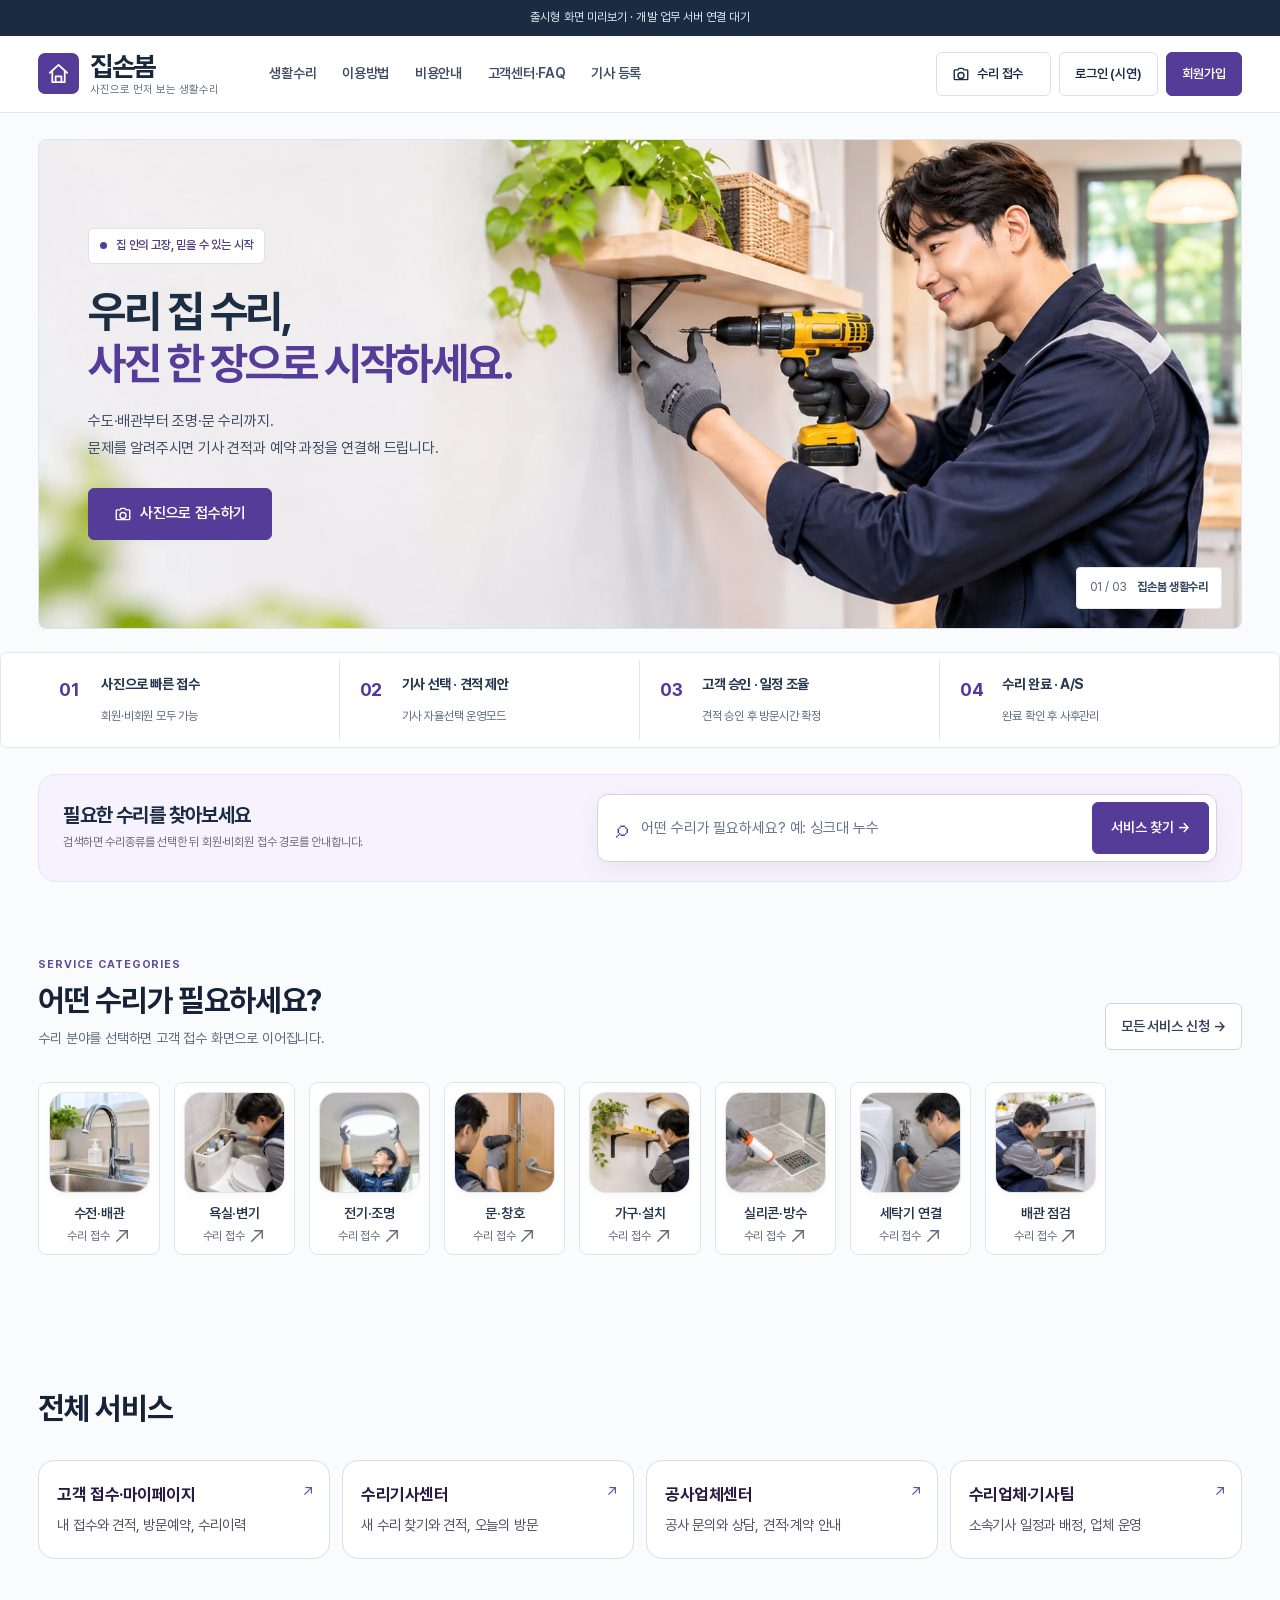
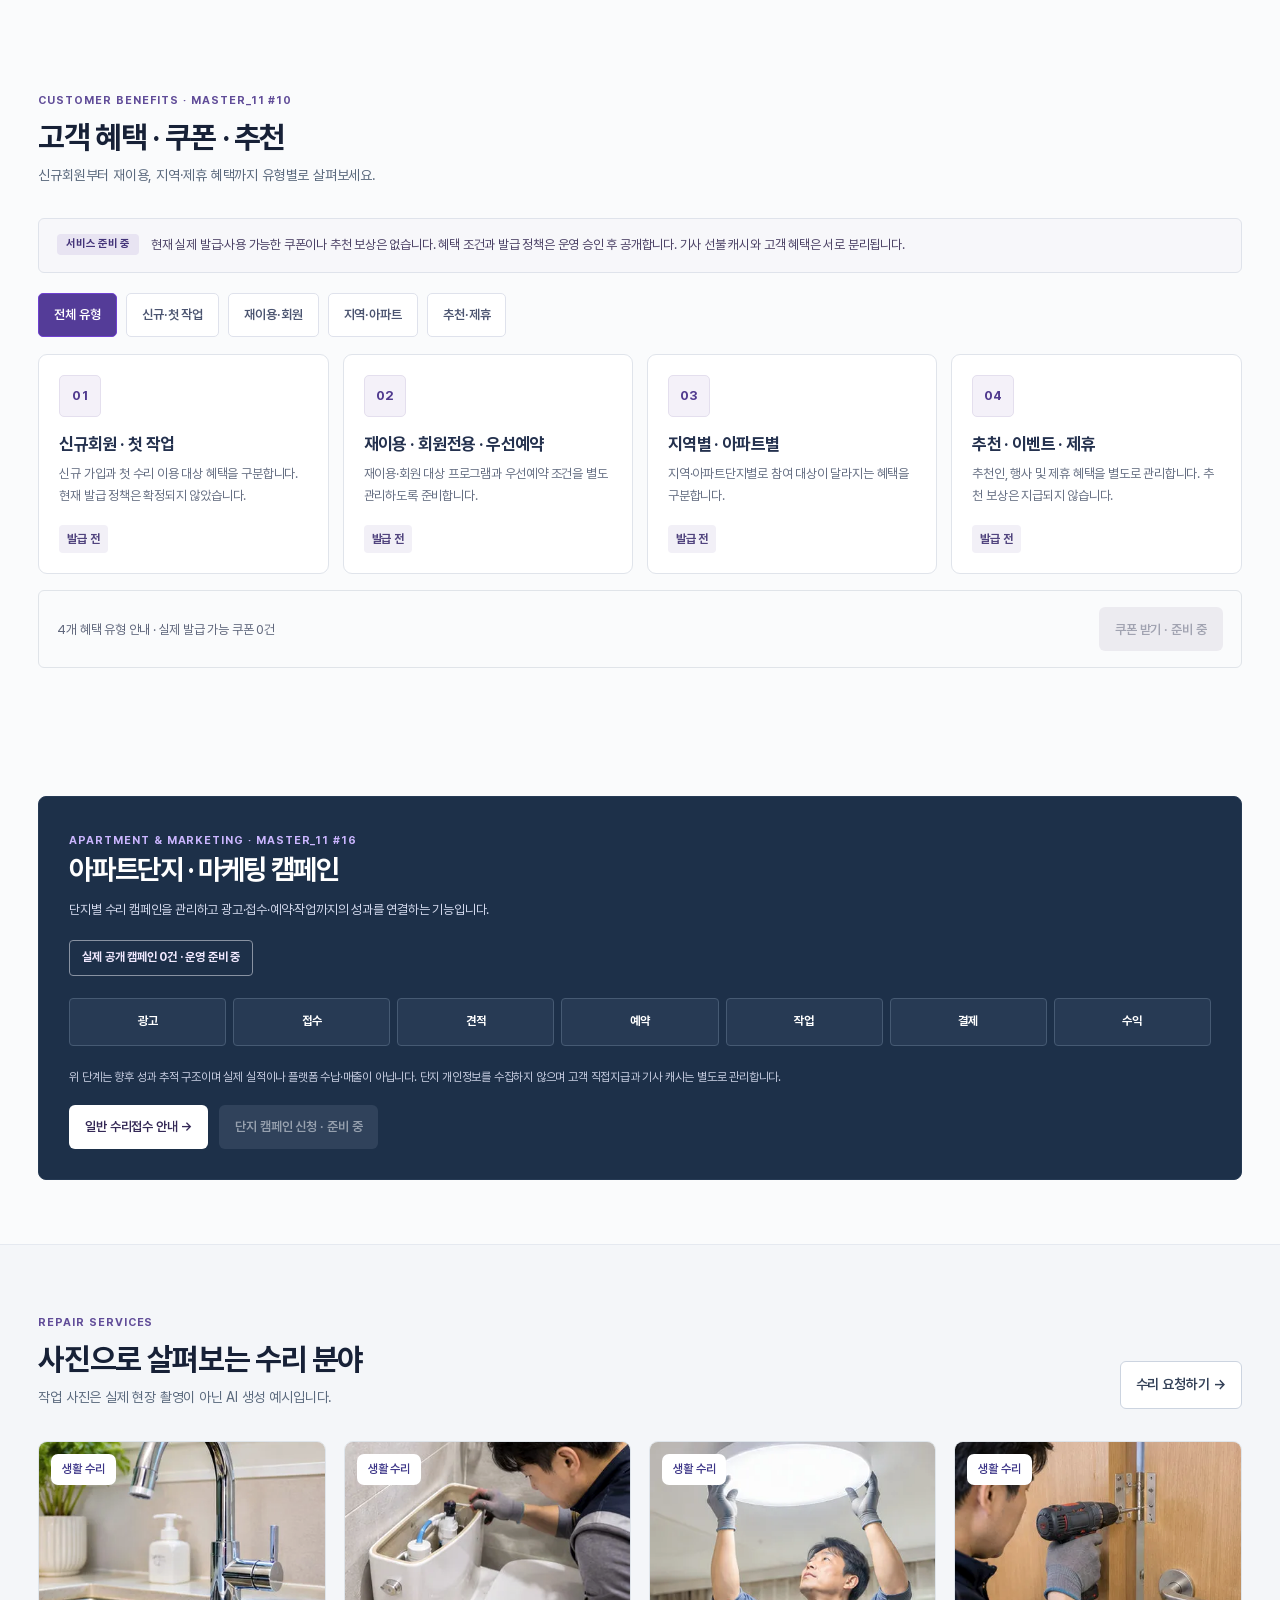
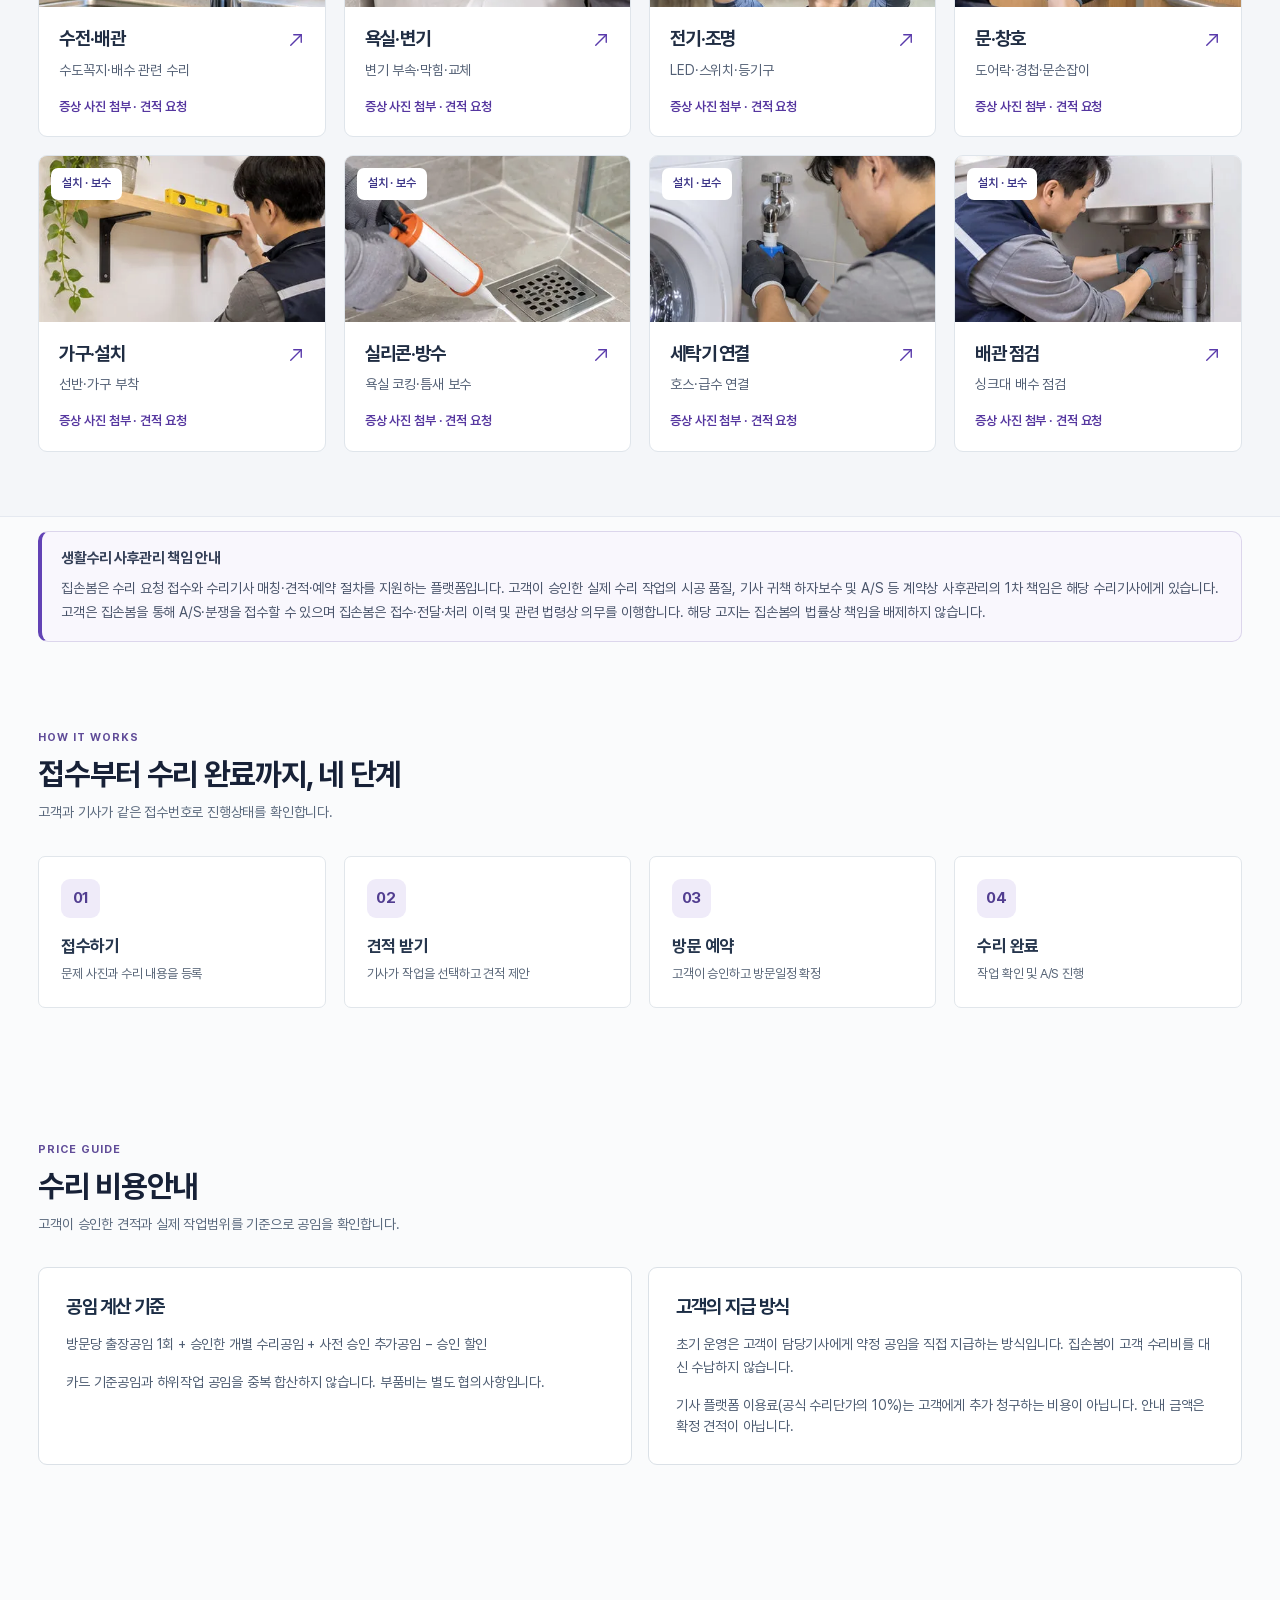
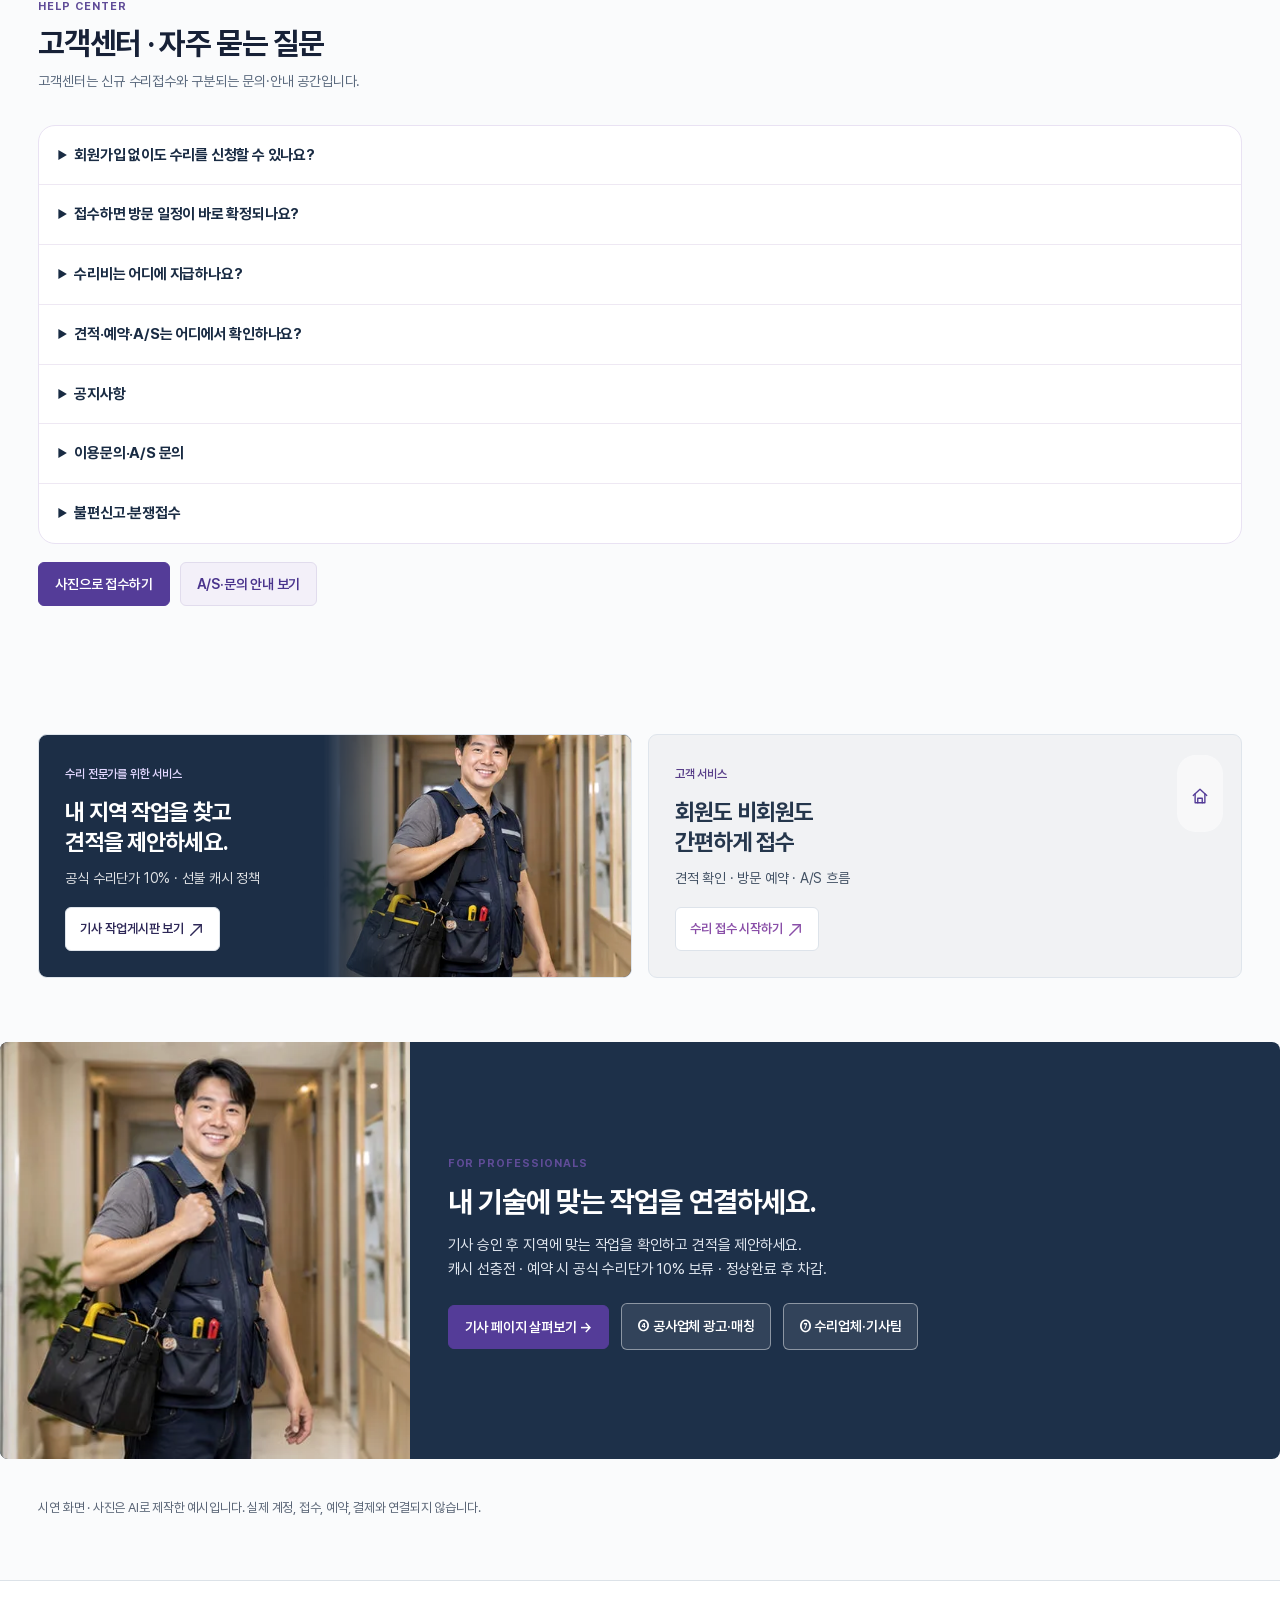
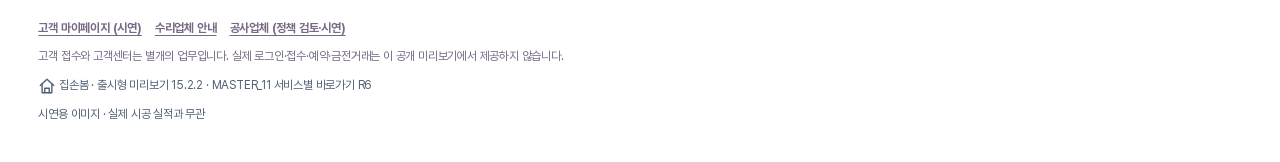
==== commit 7820936b: "feat(work106): link existing admin entry to separate secured fixed-link admin portal, keep rest of h" ====
--- a/index.html
+++ b/index.html
@@ -123,7 +123,7 @@
  <div class="panel space24" id="constructionAd"><div class="head"><h2>업체 광고·서비스 소개</h2><span class="tag warn">AI 사진 · 실적 아님</span></div><div class="grid2"><div><img class="" src="./assets/shelf.webp" alt="공사 및 설치 참고 이미지 — AI 생성 시연"><h3 class="spaced">공사업체 A · 인테리어</h3><p class="intro">공사업체 프로필·포트폴리오의 배치 예시입니다. 실제 사업자·면허 인증을 나타내지 않습니다.</p></div><div><img class="" src="./assets/lighting.webp" alt="전기설비 참고 이미지 — AI 생성 시연"><h3 class="spaced">공사업체 B · 시설공사</h3><p class="intro">광고여부 명확 표시, 실제 사업자정보·공사업 자격·보험 확인은 서버 기능으로 개발해야 합니다.</p></div></div></div>
  <div class="panel space24" id="constructionContract"><div class="head"><h2>고객 요청에서 계약 확인까지</h2><span class="tag">거래 흐름 시연</span></div><div class="pillrow"><span class="chip">① 공사문의</span><span class="chip">② 업체 매칭</span><span class="chip">③ 상담·견적</span><span class="chip">④ 계약 보고</span><span class="chip">⑤ 관리자 검증</span><span class="chip">⑥ 수수료 적격</span></div><div class="notice space24" role="status" aria-live="polite">시연 전용 · 가상 고객 문의와 현장상담 예시</div><div class="row space24" style="flex-wrap:wrap;gap:8px"><button class="btn primary" data-construction-step="report">가상 계약체결 보고</button><button class="btn soft" data-construction-step="reset">가상 상태 초기화</button></div></div>
  <div class="panel space24" id="constructionFee"><div class="head"><h2>계약·대금·A/S 책임 및 수수료 원칙</h2></div><div class="jb-policy-note is-provider" role="note"><b>공사업체 정책 · 개정안 참고</b><p>광고·소개와 공사 계약 중개는 생활수리와 별도 영역입니다. 수수료율·부과 조건·VAT·청구 정책이 확정되기 전까지 이 화면은 예시만 제공합니다.</p></div><div class="hint spaced">공사업체 수수료율·VAT·취소환입 정책, 광고 유료 여부는 미확정입니다. ③ 기사 캐시 10%와 별도 장부로 설계합니다. 실제 계약·수납·정산·계정인증은 작동하지 않습니다.</div></div>
- </div></div></div></section><section data-screen="adminEntry" hidden=""><div class="wrap section"><article class="panel workspace-entry"><div class="dashhead"><div><span class="tag">업무환경 안내</span><h1>관리자 통합 관제</h1></div></div><p class="intro">운영 담당자를 위한 업무환경입니다. 유효한 로그인 세션, 최근 인증 앱 확인(TOTP), 담당 업무 권한이 필요합니다.</p><ul class="preview-list"><li>운영 관제</li><li>회원 · 기사 · 업체</li><li>기사 캐시 · 재무</li><li>고객 · 운영예외</li><li>서비스 · 운영정책</li><li>보안 · 출시관리</li></ul><p class="hint" data-workspace-status="">개발 업무서버 연결 대기</p></article></div></section><section data-screen="guideEntry" hidden=""><div class="wrap section"><article class="panel workspace-entry"><div class="dashhead"><div><span class="tag">업무환경 안내</span><h1>전체 기능지도</h1></div></div><p class="intro">집손봄 7개 영역의 기능 구현과 검증 상태를 관리하는 내부 업무환경입니다. 최근 인증 앱 확인(TOTP)과 정책 관리 권한이 필요합니다.</p><ul class="preview-list"><li>메인 홈페이지</li><li>고객 전용</li><li>수리기사 전용</li><li>공사업체 전용</li><li>관리자 업무</li><li>기능지도</li><li>수리업체·기사팀</li></ul><p class="hint" data-workspace-status="">개발 업무서버 연결 대기</p></article></div></section><section data-screen="repairCompany" hidden=""><div class="wrap section"><div class="layout"><aside class="card dashnav"><h3>⑦ 수리업체 · 기사팀</h3><a href="#providermain" data-scroll="providermain">업체 대시보드</a><a href="#team" data-scroll="team">소속기사</a><a href="#providerdocs" data-scroll="providerdocs">정산 · 서류</a><a href="#team-agenda" data-scroll="team-agenda">작업 배정·일정 (시연)</a></aside><div class="dashboard"><div class="dashhead"><div><span class="tag">⑦ 수리업체·기사팀 전용</span><h1>수리업체·기사팀 운영센터</h1><p class="intro">기존 수리업체의 소속기사·일정·작업·지급증빙·조직권한을 보존합니다. 공사업체 계약 수수료와 별도입니다.</p></div><button type="button" class="btn small soft" data-auth="repairCompany">수리업체 가입·승인 안내</button></div><p class="hint preview-state">시연 전용 · 등록·승인, 소속기사, 배정과 일정. 실제 조직정보 전송은 차단됩니다.</p><div class="panel" id="providermain"><h3>기존 수리업체·소속기사 기능 보존 <span class="tag warn">데모</span></h3><div class="grid2"><div><img class="" src="./assets/technician.webp" alt="파트너 수리기사 이미지"><h3 class="spaced">파트너 소속기사 관리</h3><p class="intro">기사별 자격, 지역, 활동 상태, 매칭 기록과 소속 관계를 관리합니다.</p></div><div><img class="" src="./assets/door.webp" alt="도어 보수 이미지"><h3 class="spaced">작업·방문 일정 관리</h3><p class="intro">기사 일정과 현장 작업을 확인하고 이력 및 정산 자료와 연결합니다.</p></div></div></div><div class="panel space24" id="team"><h3>소속 기사 (시연용)</h3><div class="item"><img class="itemphoto" src="./assets/technician.webp" alt="기사"><div class="iteminfo"><b>기사 샘플 A</b><p>수도·배관 / 문·창호 · 승인 대기</p></div><span class="tag">시연</span></div><div class="item"><img class="itemphoto" src="./assets/plumber.webp" alt="현장 수리기사"><div class="iteminfo"><b>기사 샘플 B</b><p>전기·조명 / 설치 · 서류 검토</p></div><span class="tag warn">시연</span></div></div><section id="team-agenda" class="panel space24"><h3>작업 배정·일정 (시연)</h3><ul class="preview-list"><li><b>기사 샘플 A</b> · 오후 2:00 · 예시 구역 A · 배관 방문 배정</li><li><b>기사 샘플 B</b> · 오후 4:00 · 예시 구역 B · 전기 점검 배정</li></ul></section><div class="panel space24" id="providerdocs"><h3>기존 기사팀 기능 메뉴</h3><div class="pillrow"><button class="chip" data-provider="업체정보">업체정보</button><button class="chip" data-provider="소속기사">소속기사</button><button class="chip" data-provider="기사일정">기사일정</button><button class="chip" data-provider="지역">지역</button><button class="chip" data-provider="작업">작업</button><button class="chip" data-provider="정산">정산</button><button class="chip" data-provider="지급">지급</button><button class="chip" data-provider="서류">서류</button><button class="chip" data-provider="문의">문의</button><button class="chip" data-provider="공지">공지</button></div><div class="hint spaced">업체 등록 심사, 소속기사 관리, 작업 배정은 개발 서버의 기능입니다. 공개 미리보기에서는 예시만 제공합니다.</div><details class="center-details"><summary>승인된 수리업체의 업무 안내</summary><ul><li>업체정보 · 등록서류 · 소속기사 · 기사일정 · 활동지역</li><li>작업배정 · 진행현황 · 정산 · 지급증빙 · 문의·공지</li></ul></details></div></div><div class="notice space24"><b>⑦ 수리업체 운영 분리</b><p>기사 개인 캐시는 본인에게 귀속되고 공식단가 10%만 적용합니다. ④ 공사업체 계약체결형 수수료는 이 화면에 적용되지 않습니다. 실제 조직 가입·소속·지급·정산은 서버 구현 전 시연입니다.</p></div></div></div></section></main><footer class="footer"><div class="wrap"><div class="footer-information"><div class="footer-shortcuts"><a href="#customer" data-go="customer" data-scroll="myrequests">고객 마이페이지 (시연)</a><a href="#repairCompany" data-go="repairCompany">수리업체 안내</a><a href="#provider" data-go="provider">공사업체 (정책 검토·시연)</a></div><p>고객 접수와 고객센터는 별개의 업무입니다. 실제 로그인·접수·예약·금전거래는 이 공개 미리보기에서 제공하지 않습니다.</p></div><div id="release-version">⌂ 집손봄 · 출시형 미리보기 15.2.2 · MASTER_11 서비스별 바로가기 R6</div><div>시연용 이미지 · 실제 시공 실적과 무관</div></div></footer>
+ </div></div></div></section><section data-screen="adminEntry" hidden=""><div class="wrap section"><article class="panel workspace-entry"><div class="dashhead"><div><span class="tag">업무환경 안내</span><h1>관리자 통합 관제</h1></div></div><p class="intro">운영 담당자를 위한 업무환경입니다. 유효한 로그인 세션, 최근 인증 앱 확인(TOTP), 담당 업무 권한이 필요합니다.</p><ul class="preview-list"><li>운영 관제</li><li>회원 · 기사 · 업체</li><li>기사 캐시 · 재무</li><li>고객 · 운영예외</li><li>서비스 · 운영정책</li><li>보안 · 출시관리</li></ul><p class="hint" data-workspace-status="">개발 업무서버 연결 대기</p><p class="space24"><a class="btn strong" href="./admin.html" rel="noreferrer" aria-label="집손봄 관리자 보안 로그인 페이지로 이동">관리자 보안 로그인 열기</a></p><p class="hint">관리자 관제는 별도 인증 앱 및 서버 권한검사가 필요합니다. 승인되지 않은 이용자는 접근할 수 없습니다.</p></article></div></section><section data-screen="guideEntry" hidden=""><div class="wrap section"><article class="panel workspace-entry"><div class="dashhead"><div><span class="tag">업무환경 안내</span><h1>전체 기능지도</h1></div></div><p class="intro">집손봄 7개 영역의 기능 구현과 검증 상태를 관리하는 내부 업무환경입니다. 최근 인증 앱 확인(TOTP)과 정책 관리 권한이 필요합니다.</p><ul class="preview-list"><li>메인 홈페이지</li><li>고객 전용</li><li>수리기사 전용</li><li>공사업체 전용</li><li>관리자 업무</li><li>기능지도</li><li>수리업체·기사팀</li></ul><p class="hint" data-workspace-status="">개발 업무서버 연결 대기</p></article></div></section><section data-screen="repairCompany" hidden=""><div class="wrap section"><div class="layout"><aside class="card dashnav"><h3>⑦ 수리업체 · 기사팀</h3><a href="#providermain" data-scroll="providermain">업체 대시보드</a><a href="#team" data-scroll="team">소속기사</a><a href="#providerdocs" data-scroll="providerdocs">정산 · 서류</a><a href="#team-agenda" data-scroll="team-agenda">작업 배정·일정 (시연)</a></aside><div class="dashboard"><div class="dashhead"><div><span class="tag">⑦ 수리업체·기사팀 전용</span><h1>수리업체·기사팀 운영센터</h1><p class="intro">기존 수리업체의 소속기사·일정·작업·지급증빙·조직권한을 보존합니다. 공사업체 계약 수수료와 별도입니다.</p></div><button type="button" class="btn small soft" data-auth="repairCompany">수리업체 가입·승인 안내</button></div><p class="hint preview-state">시연 전용 · 등록·승인, 소속기사, 배정과 일정. 실제 조직정보 전송은 차단됩니다.</p><div class="panel" id="providermain"><h3>기존 수리업체·소속기사 기능 보존 <span class="tag warn">데모</span></h3><div class="grid2"><div><img class="" src="./assets/technician.webp" alt="파트너 수리기사 이미지"><h3 class="spaced">파트너 소속기사 관리</h3><p class="intro">기사별 자격, 지역, 활동 상태, 매칭 기록과 소속 관계를 관리합니다.</p></div><div><img class="" src="./assets/door.webp" alt="도어 보수 이미지"><h3 class="spaced">작업·방문 일정 관리</h3><p class="intro">기사 일정과 현장 작업을 확인하고 이력 및 정산 자료와 연결합니다.</p></div></div></div><div class="panel space24" id="team"><h3>소속 기사 (시연용)</h3><div class="item"><img class="itemphoto" src="./assets/technician.webp" alt="기사"><div class="iteminfo"><b>기사 샘플 A</b><p>수도·배관 / 문·창호 · 승인 대기</p></div><span class="tag">시연</span></div><div class="item"><img class="itemphoto" src="./assets/plumber.webp" alt="현장 수리기사"><div class="iteminfo"><b>기사 샘플 B</b><p>전기·조명 / 설치 · 서류 검토</p></div><span class="tag warn">시연</span></div></div><section id="team-agenda" class="panel space24"><h3>작업 배정·일정 (시연)</h3><ul class="preview-list"><li><b>기사 샘플 A</b> · 오후 2:00 · 예시 구역 A · 배관 방문 배정</li><li><b>기사 샘플 B</b> · 오후 4:00 · 예시 구역 B · 전기 점검 배정</li></ul></section><div class="panel space24" id="providerdocs"><h3>기존 기사팀 기능 메뉴</h3><div class="pillrow"><button class="chip" data-provider="업체정보">업체정보</button><button class="chip" data-provider="소속기사">소속기사</button><button class="chip" data-provider="기사일정">기사일정</button><button class="chip" data-provider="지역">지역</button><button class="chip" data-provider="작업">작업</button><button class="chip" data-provider="정산">정산</button><button class="chip" data-provider="지급">지급</button><button class="chip" data-provider="서류">서류</button><button class="chip" data-provider="문의">문의</button><button class="chip" data-provider="공지">공지</button></div><div class="hint spaced">업체 등록 심사, 소속기사 관리, 작업 배정은 개발 서버의 기능입니다. 공개 미리보기에서는 예시만 제공합니다.</div><details class="center-details"><summary>승인된 수리업체의 업무 안내</summary><ul><li>업체정보 · 등록서류 · 소속기사 · 기사일정 · 활동지역</li><li>작업배정 · 진행현황 · 정산 · 지급증빙 · 문의·공지</li></ul></details></div></div><div class="notice space24"><b>⑦ 수리업체 운영 분리</b><p>기사 개인 캐시는 본인에게 귀속되고 공식단가 10%만 적용합니다. ④ 공사업체 계약체결형 수수료는 이 화면에 적용되지 않습니다. 실제 조직 가입·소속·지급·정산은 서버 구현 전 시연입니다.</p></div></div></div></section></main><footer class="footer"><div class="wrap"><div class="footer-information"><div class="footer-shortcuts"><a href="#customer" data-go="customer" data-scroll="myrequests">고객 마이페이지 (시연)</a><a href="#repairCompany" data-go="repairCompany">수리업체 안내</a><a href="#provider" data-go="provider">공사업체 (정책 검토·시연)</a></div><p>고객 접수와 고객센터는 별개의 업무입니다. 실제 로그인·접수·예약·금전거래는 이 공개 미리보기에서 제공하지 않습니다.</p></div><div id="release-version">⌂ 집손봄 · 출시형 미리보기 15.2.2 · MASTER_11 서비스별 바로가기 R6</div><div>시연용 이미지 · 실제 시공 실적과 무관</div></div></footer>
 <dialog id="intake-choice" class="jsb-intake-dialog" aria-labelledby="intake-choice-title">
  <div class="jsb-dialog-top"><span class="tag">고객 접수</span><button type="button" class="jsb-dialog-close" data-intake-close="true" aria-label="접수 선택 닫기">✕</button></div>
  <h2 id="intake-choice-title">사진으로 접수하기</h2><p class="intro">회원 또는 비회원 접수 방법을 선택하세요.</p>
--- a/premium-ui.css
+++ b/premium-ui.css
@@ -272,3 +272,21 @@
 /* Keyboard skip navigation is only surfaced while focused. */
 .jsb-skip-link{position:absolute;left:16px;top:-90px;z-index:9999;padding:11px 17px;background:#1d3049;color:#fff;border:2px solid #fff;border-radius:5px;font-weight:700;text-decoration:none}
 .jsb-skip-link:focus-visible{top:8px;outline:3px solid #7b64b4;outline-offset:2px}
+
+/* Owner-approved representative hero photo: preserve left editorial text space,
+ * reveal shelving installation at right; same photo and original seven screens. */
+@media(min-width:901px){
+  .hy-hero-primary .hy-hero-img{
+    width:100%!important;
+    right:0;
+    object-position:50% 42%;
+    filter:saturate(.94) contrast(1.015);
+  }
+  .hy-hero-primary .hy-hero-body{max-width:49%!important}
+}
+@media(min-width:721px) and (max-width:900px){
+  .hy-hero-primary .hy-hero-img{object-position:78% 44%}
+}
+@media(max-width:720px){
+  .hy-hero-primary .hy-hero-img{object-position:77% 45%}
+}
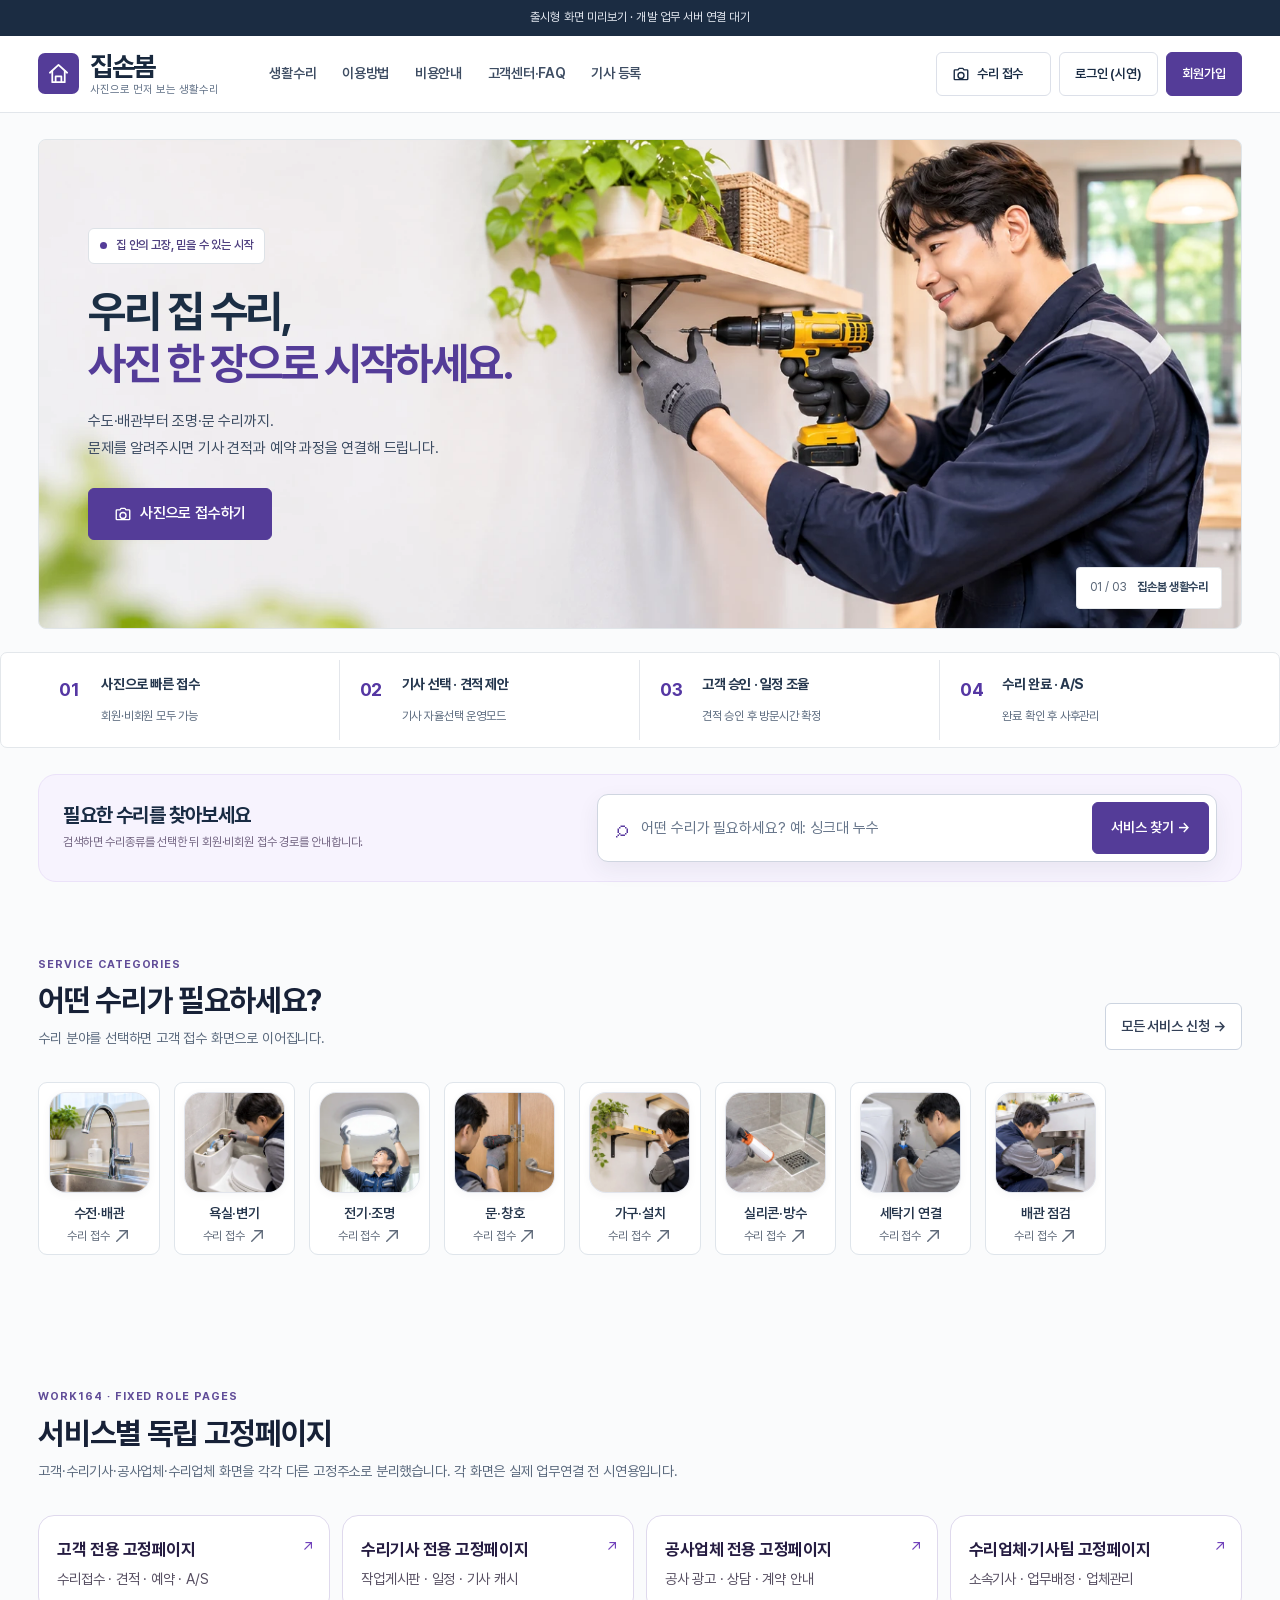
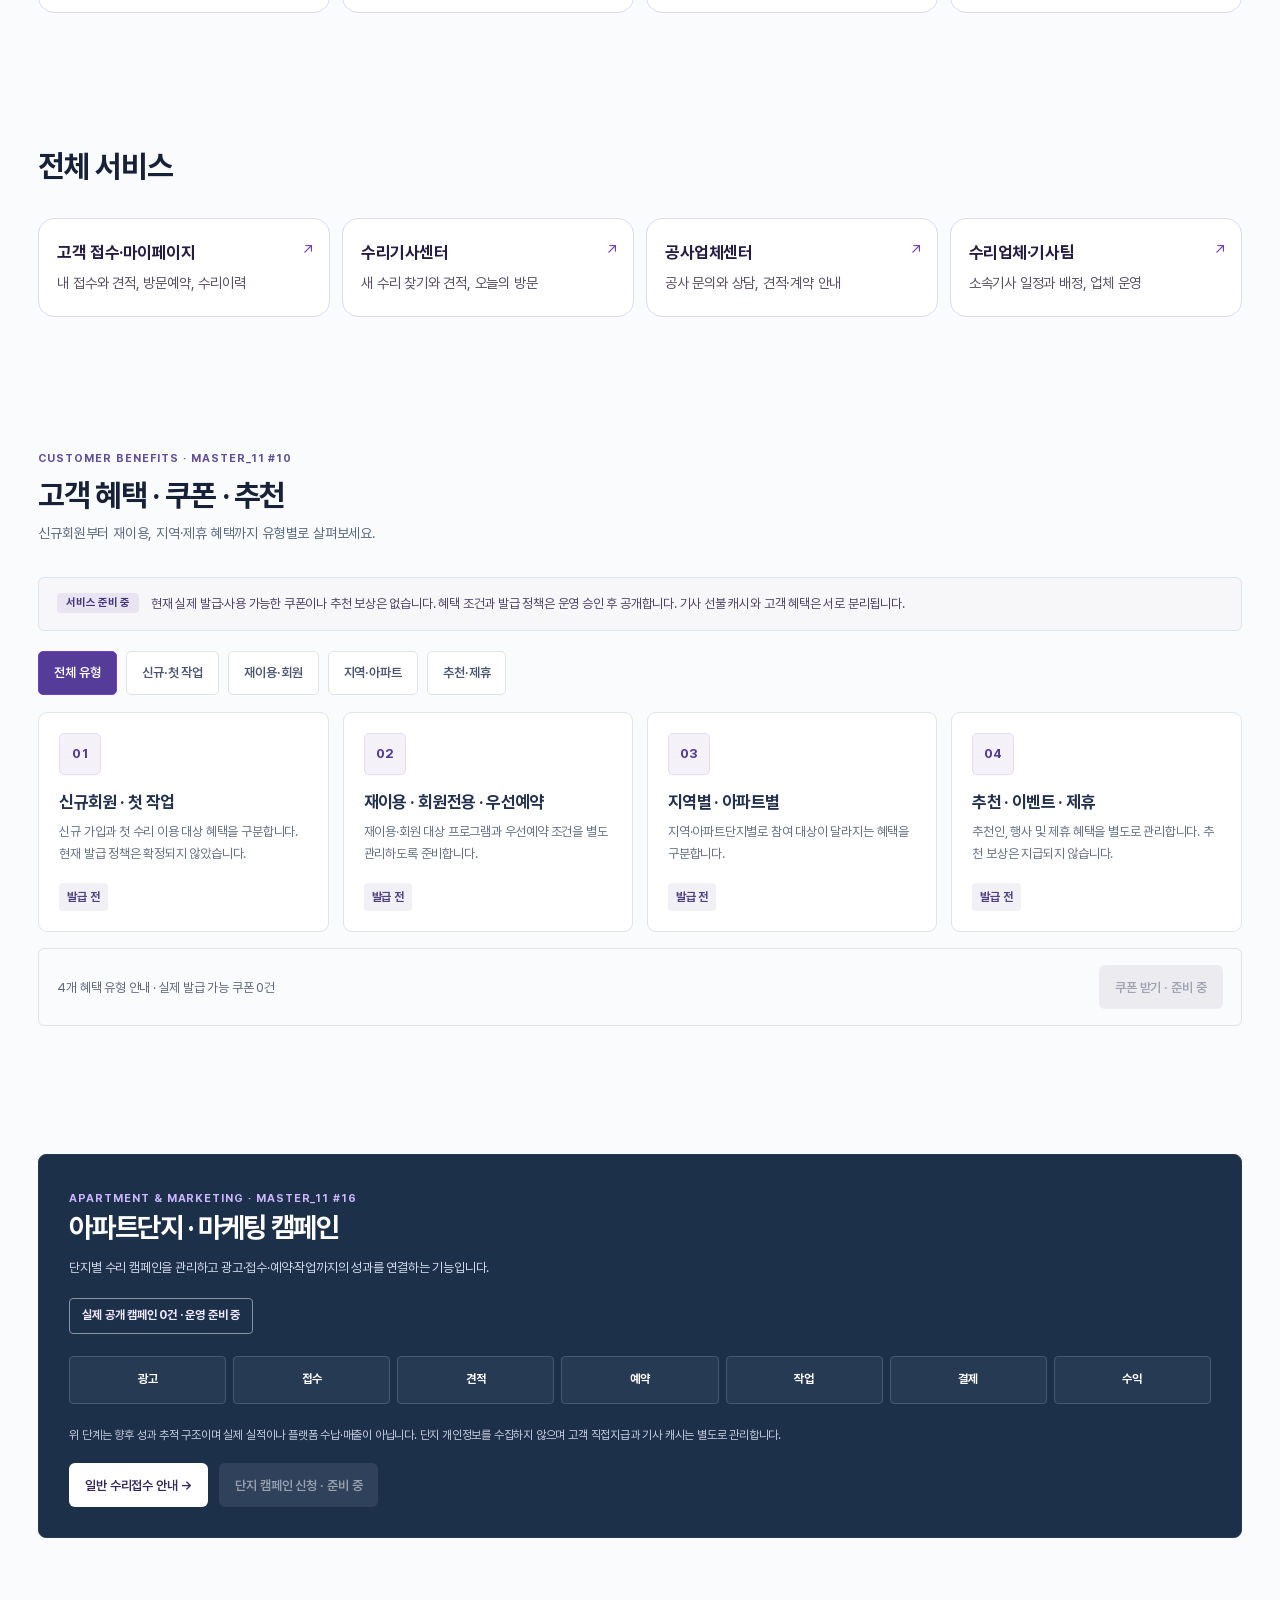
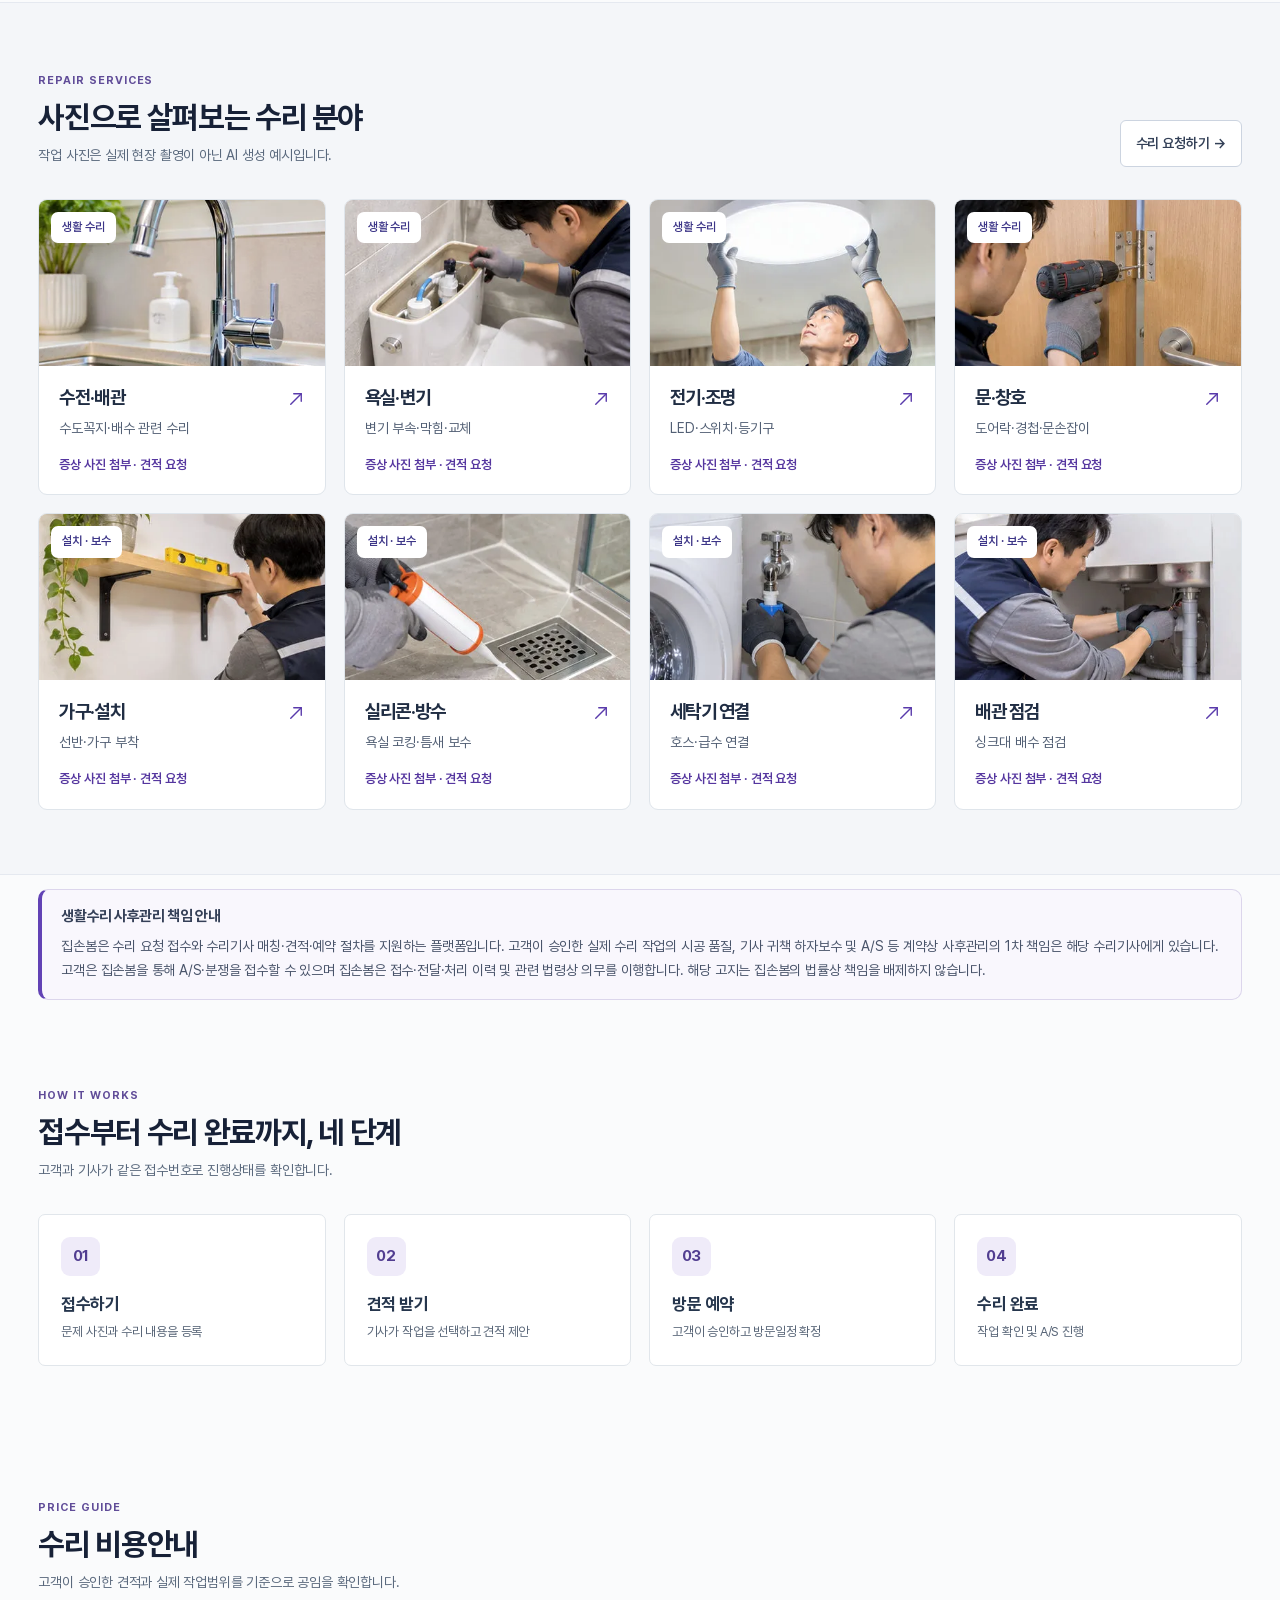
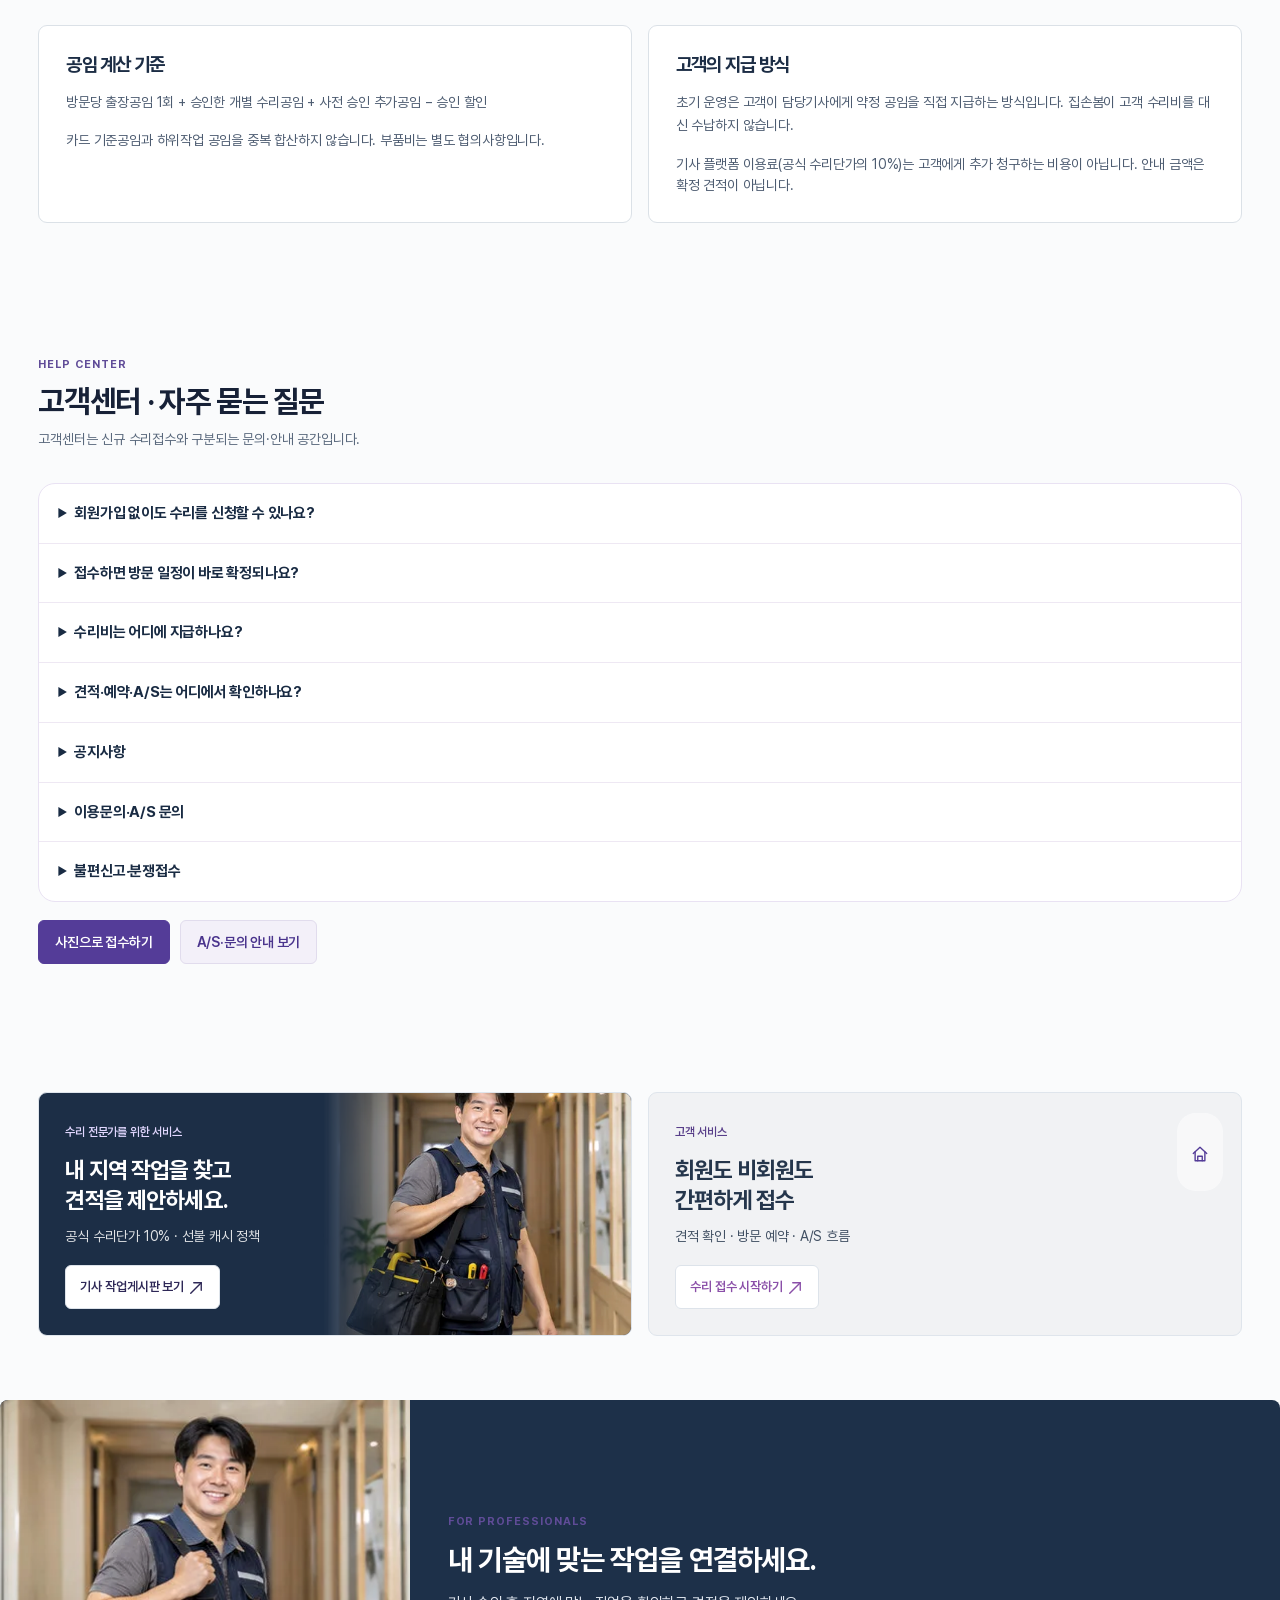
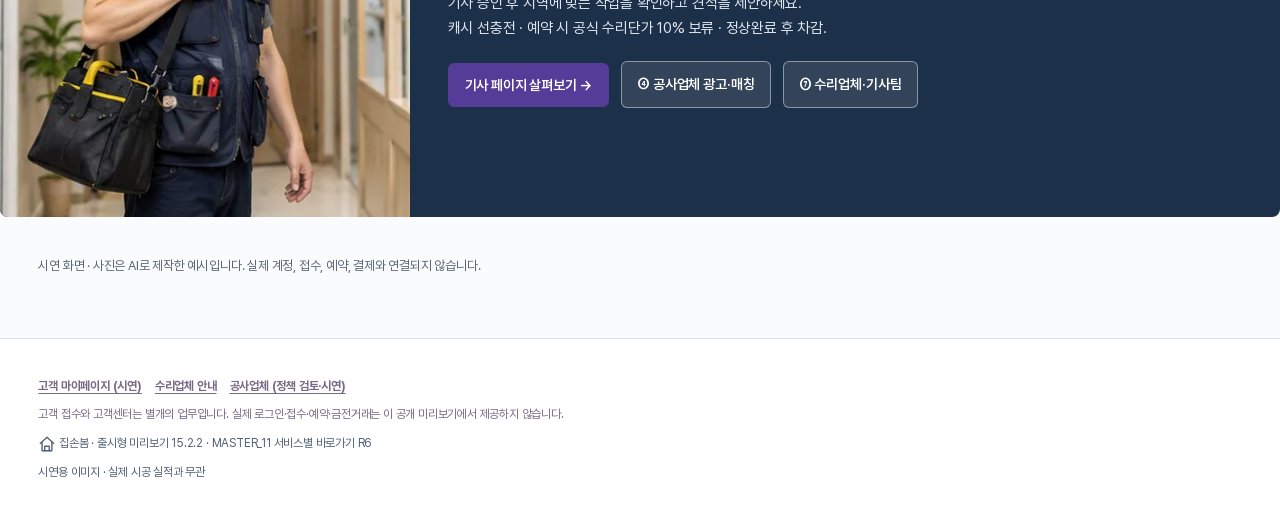
==== commit 01d87064: "feat(work164): add four dedicated role fixed links without removing legacy seven-section preview" ====
--- a/index.html
+++ b/index.html
@@ -54,7 +54,18 @@
          </form></div></section>
  <section class="wrap hy-categories hy-section" id="service-categories"><div class="hy-heading"><div><span class="hy-kicker">SERVICE CATEGORIES</span><h2>어떤 수리가 필요하세요?</h2><p>수리 분야를 선택하면 고객 접수 화면으로 이어집니다.</p></div><button class="hy-outline" data-go="customer">모든 서비스 신청 →</button></div>
   <div class="hy-category-grid"><button class="hy-category" data-cat="수전·배관"><span class="hy-category-pic"><img class="" src="./assets/faucet.webp" alt="수전·배관 시연 사진"></span><strong>수전·배관</strong><small>수리 접수 ↗</small></button><button class="hy-category" data-cat="욕실·변기"><span class="hy-category-pic"><img class="" src="./assets/toilet.webp" alt="욕실·변기 시연 사진"></span><strong>욕실·변기</strong><small>수리 접수 ↗</small></button><button class="hy-category" data-cat="전기·조명"><span class="hy-category-pic"><img class="" src="./assets/lighting.webp" alt="전기·조명 시연 사진"></span><strong>전기·조명</strong><small>수리 접수 ↗</small></button><button class="hy-category" data-cat="문·창호"><span class="hy-category-pic"><img class="" src="./assets/door.webp" alt="문·창호 시연 사진"></span><strong>문·창호</strong><small>수리 접수 ↗</small></button><button class="hy-category" data-cat="가구·설치"><span class="hy-category-pic"><img class="" src="./assets/shelf.webp" alt="가구·설치 시연 사진"></span><strong>가구·설치</strong><small>수리 접수 ↗</small></button><button class="hy-category" data-cat="실리콘·방수"><span class="hy-category-pic"><img class="" src="./assets/silicone.webp" alt="실리콘·방수 시연 사진"></span><strong>실리콘·방수</strong><small>수리 접수 ↗</small></button><button class="hy-category" data-cat="세탁기 연결"><span class="hy-category-pic"><img class="" src="./assets/washing.webp" alt="세탁기 연결 시연 사진"></span><strong>세탁기 연결</strong><small>수리 접수 ↗</small></button><button class="hy-category" data-cat="배관 점검"><span class="hy-category-pic"><img class="" src="./assets/plumber.webp" alt="배관 점검 시연 사진"></span><strong>배관 점검</strong><small>수리 접수 ↗</small></button><button class="hy-category" data-cat="전문 기사"><span class="hy-category-pic"><img class="" src="./assets/technician.webp" alt="전문 기사 시연 사진"></span><strong>전문 기사</strong><small>기사 지원</small></button></div>
- </section><section id="service-centers" class="wrap hy-section service-centers"><div class="hy-heading"><h2>전체 서비스</h2></div><nav aria-label="서비스별 바로가기" class="center-grid"><a href="#customer" data-go="customer" data-scroll="myrequests"><strong>고객 접수·마이페이지</strong><span>내 접수와 견적, 방문예약, 수리이력</span></a><a href="#worker" data-go="worker" data-scroll="jobs"><strong>수리기사센터</strong><span>새 수리 찾기와 견적, 오늘의 방문</span></a><a href="#provider" data-go="provider" data-scroll="constructionTop"><strong>공사업체센터</strong><span>공사 문의와 상담, 견적·계약 안내</span></a><a href="#repairCompany" data-go="repairCompany" data-scroll="providermain"><strong>수리업체·기사팀</strong><span>소속기사 일정과 배정, 업체 운영</span></a></nav></section>
+ </section><section class="wrap hy-section" id="standalone-pages" aria-labelledby="standalone-pages-title">
+ <div class="hy-heading"><div><span class="hy-kicker">WORK164 · FIXED ROLE PAGES</span>
+ <h2 id="standalone-pages-title">서비스별 독립 고정페이지</h2>
+ <p>고객·수리기사·공사업체·수리업체 화면을 각각 다른 고정주소로 분리했습니다. 각 화면은 실제 업무연결 전 시연용입니다.</p></div></div>
+ <nav class="center-grid" aria-label="서비스별 독립 고정페이지 바로가기">
+  <a href="./customer.html"><strong>고객 전용 고정페이지</strong><span>수리접수 · 견적 · 예약 · A/S</span></a>
+  <a href="./worker.html"><strong>수리기사 전용 고정페이지</strong><span>작업게시판 · 일정 · 기사 캐시</span></a>
+  <a href="./construction.html"><strong>공사업체 전용 고정페이지</strong><span>공사 광고 · 상담 · 계약 안내</span></a>
+  <a href="./repair-company.html"><strong>수리업체·기사팀 고정페이지</strong><span>소속기사 · 업무배정 · 업체관리</span></a>
+ </nav>
+</section>
+<section id="service-centers" class="wrap hy-section service-centers"><div class="hy-heading"><h2>전체 서비스</h2></div><nav aria-label="서비스별 바로가기" class="center-grid"><a href="#customer" data-go="customer" data-scroll="myrequests"><strong>고객 접수·마이페이지</strong><span>내 접수와 견적, 방문예약, 수리이력</span></a><a href="#worker" data-go="worker" data-scroll="jobs"><strong>수리기사센터</strong><span>새 수리 찾기와 견적, 오늘의 방문</span></a><a href="#provider" data-go="provider" data-scroll="constructionTop"><strong>공사업체센터</strong><span>공사 문의와 상담, 견적·계약 안내</span></a><a href="#repairCompany" data-go="repairCompany" data-scroll="providermain"><strong>수리업체·기사팀</strong><span>소속기사 일정과 배정, 업체 운영</span></a></nav></section>
 
 <section class="wrap hy-section jsb-programs" id="benefit-programs" aria-labelledby="benefits-heading">
   <div class="hy-heading"><div><span class="hy-kicker">CUSTOMER BENEFITS · MASTER_11 #10</span><h2 id="benefits-heading">고객 혜택 · 쿠폰 · 추천</h2><p>신규회원부터 재이용, 지역·제휴 혜택까지 유형별로 살펴보세요.</p></div></div>
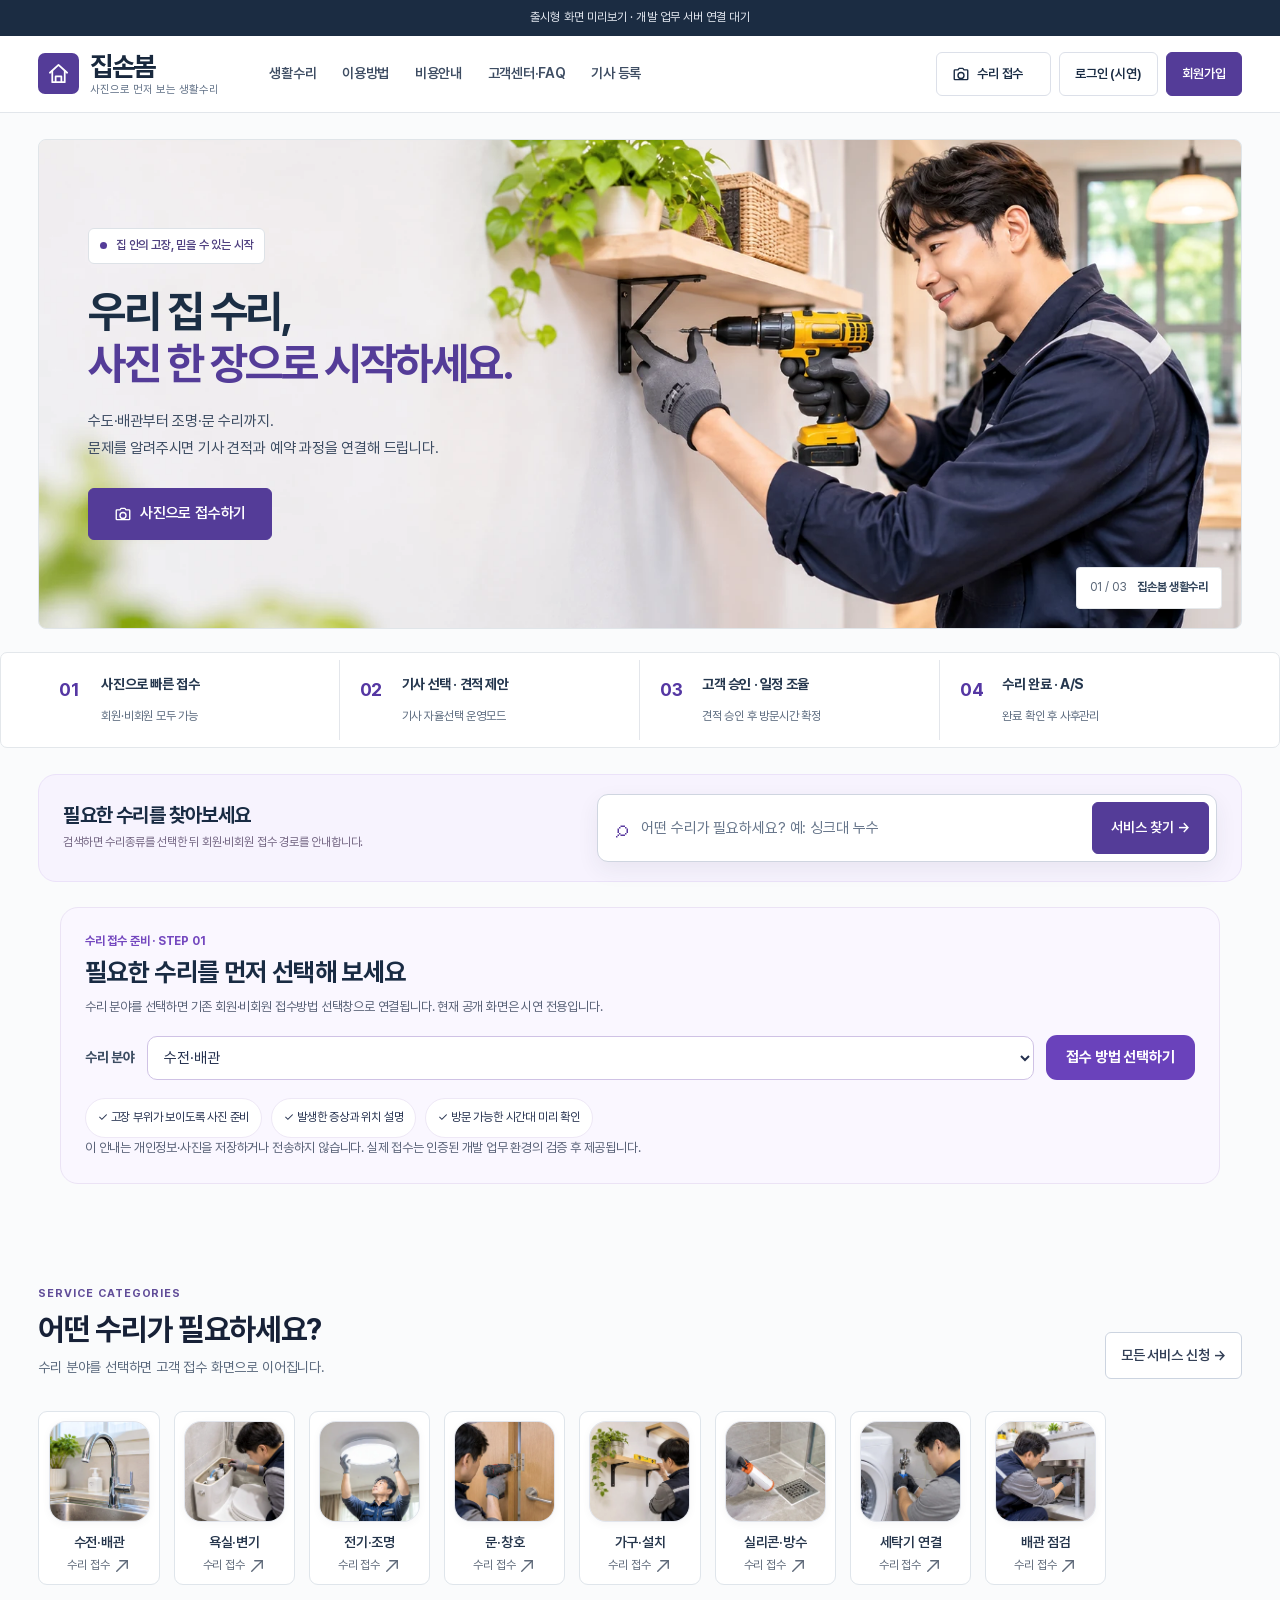
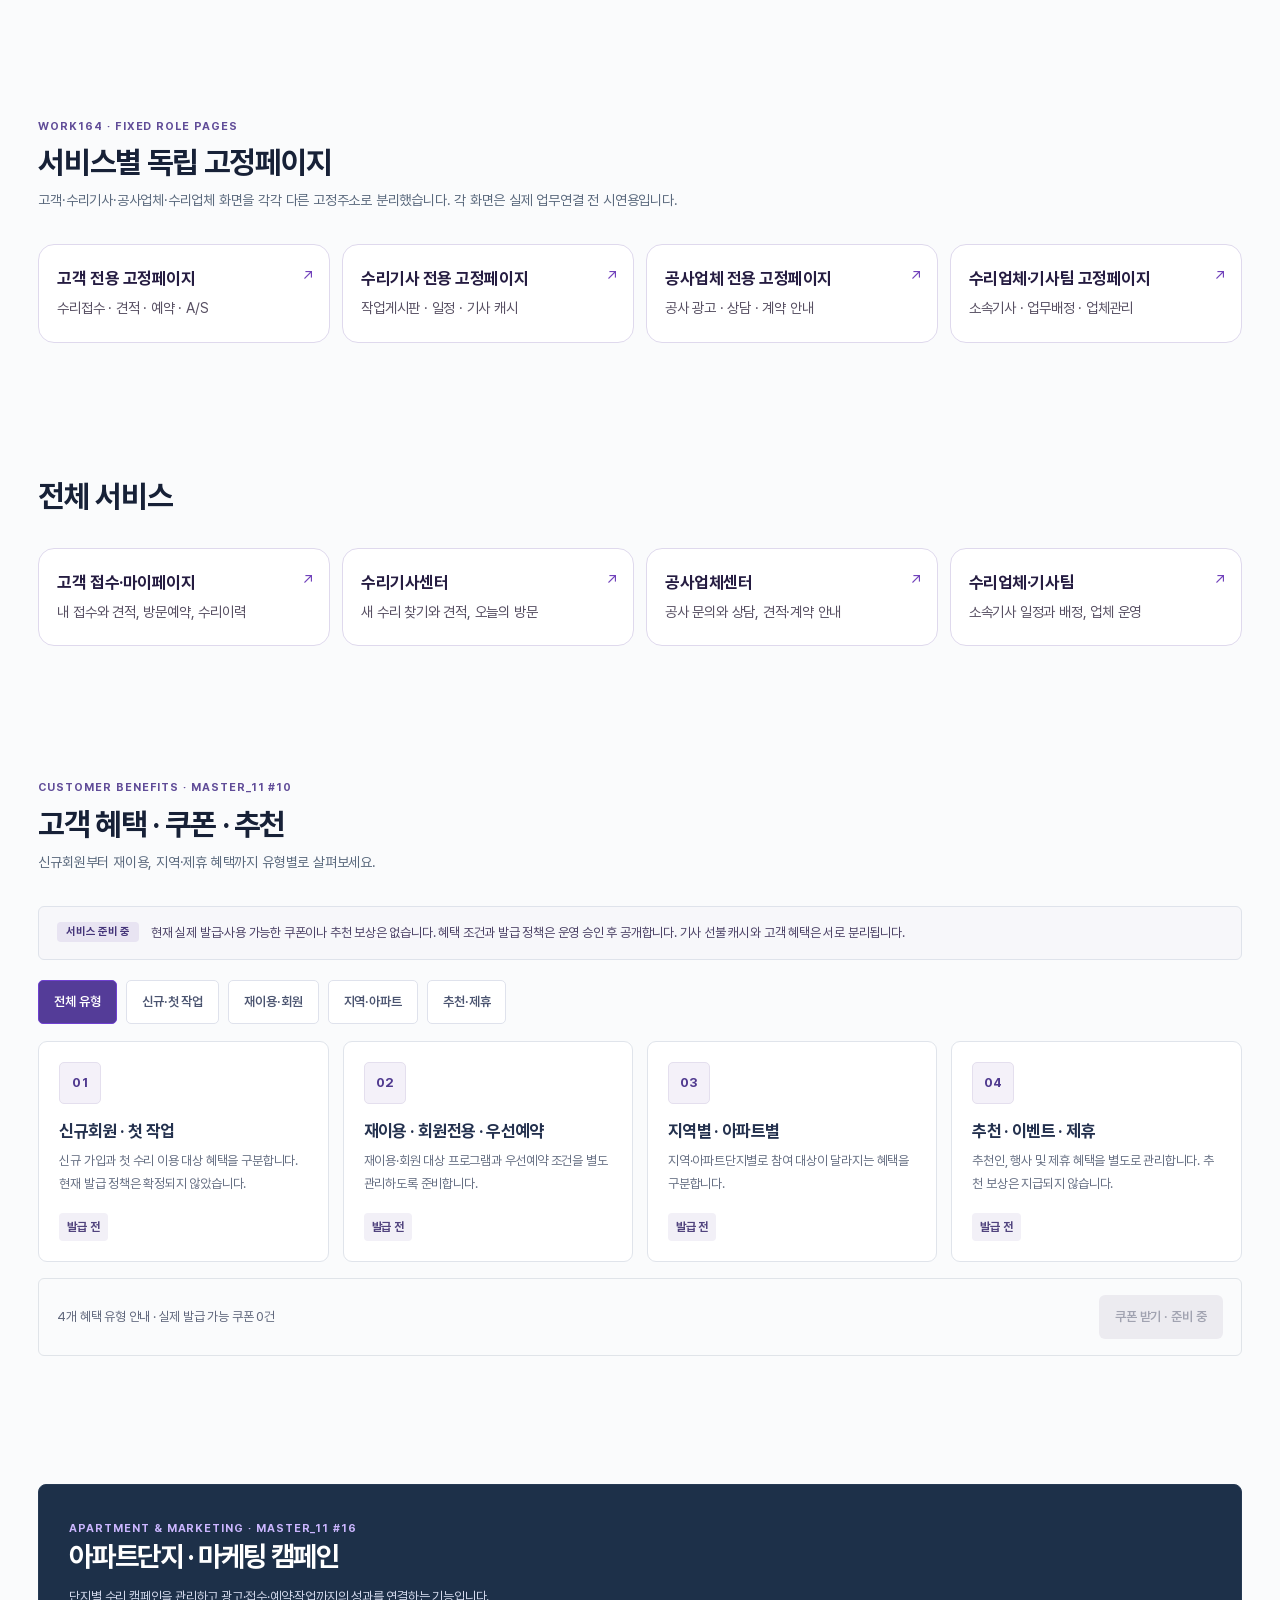
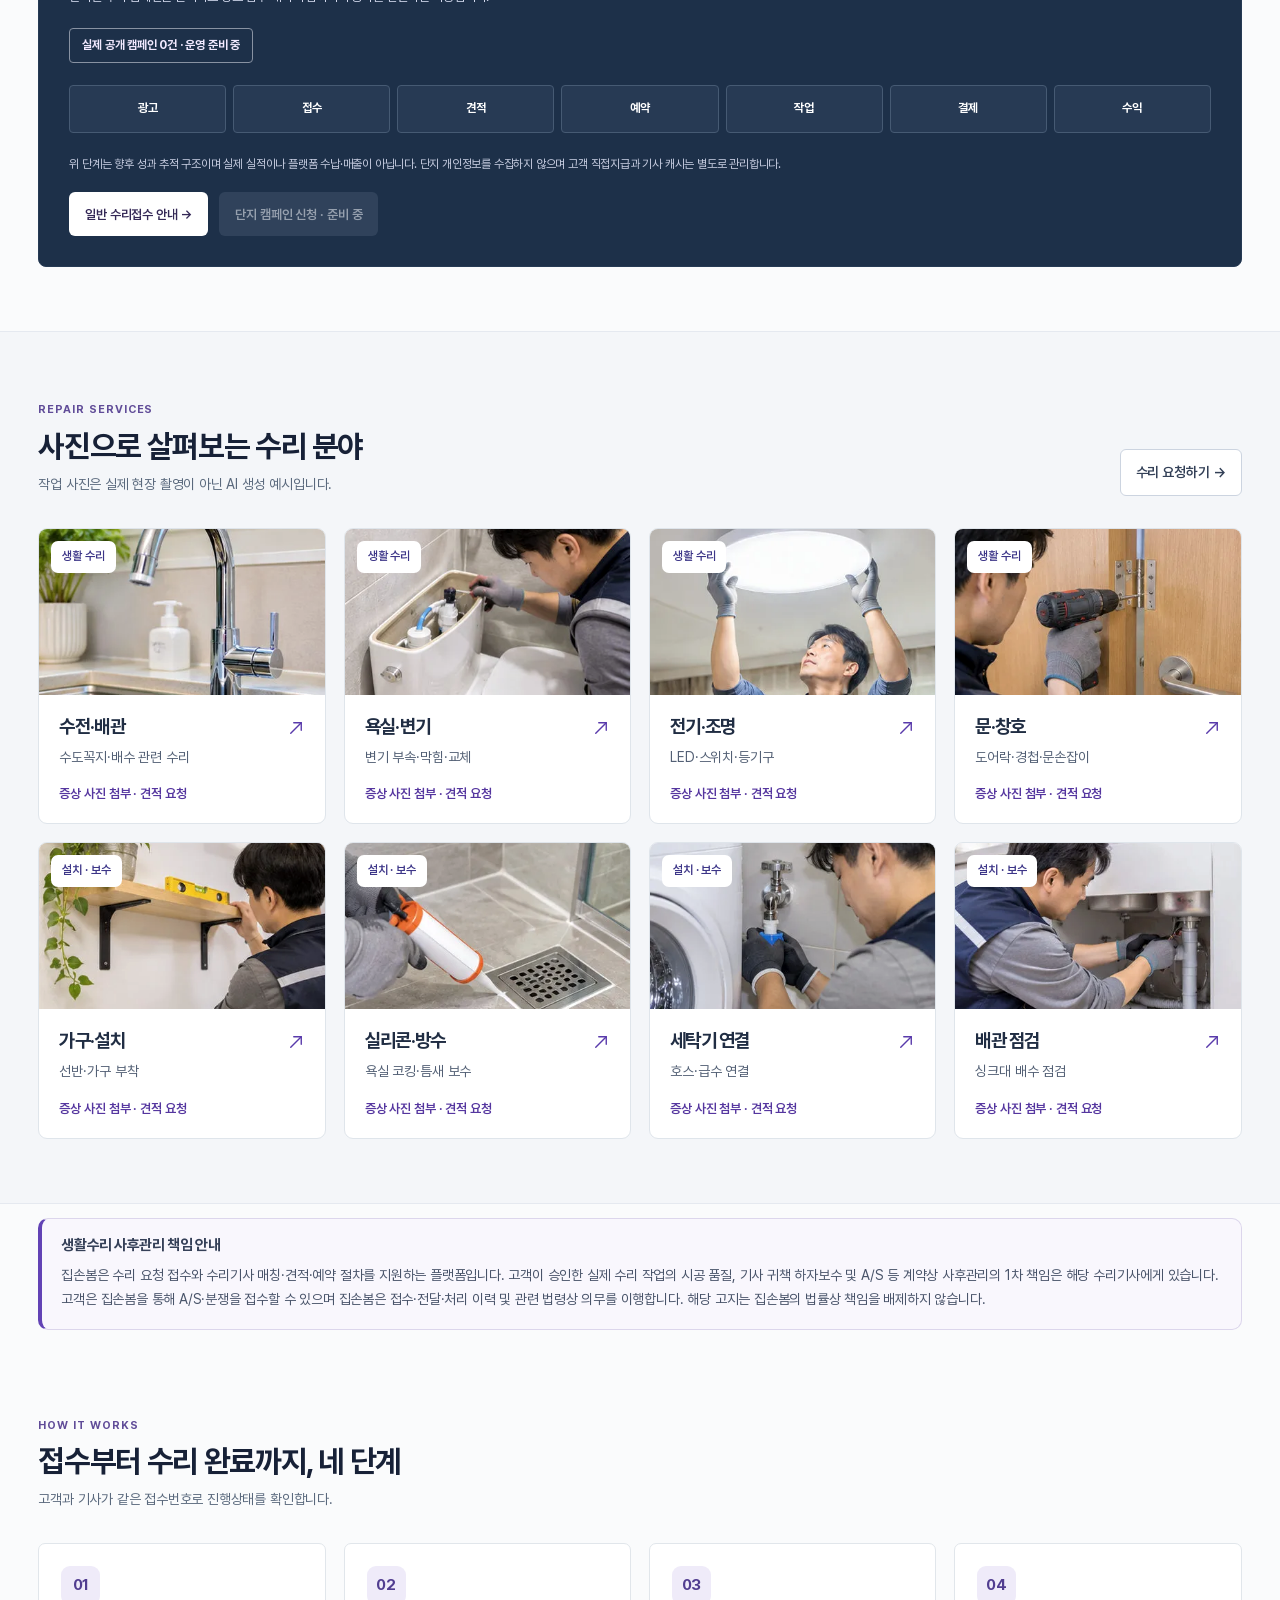
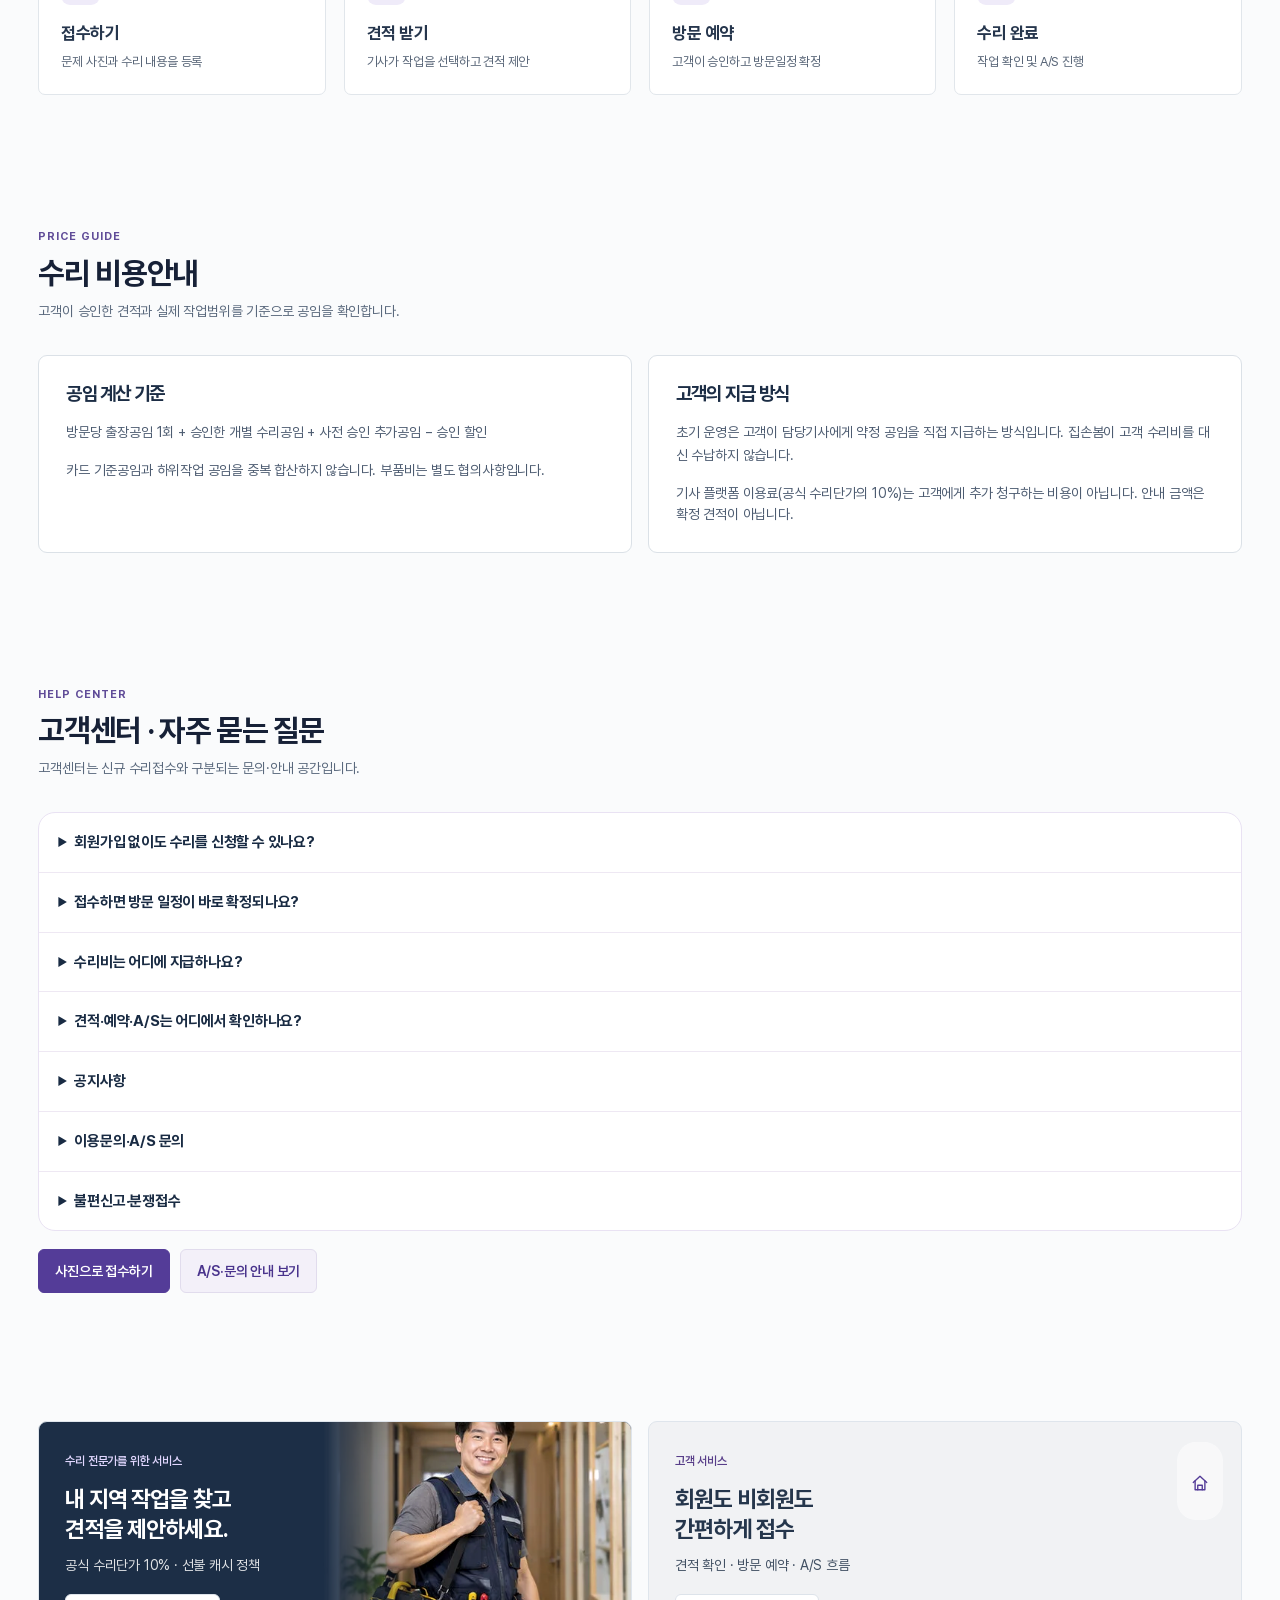
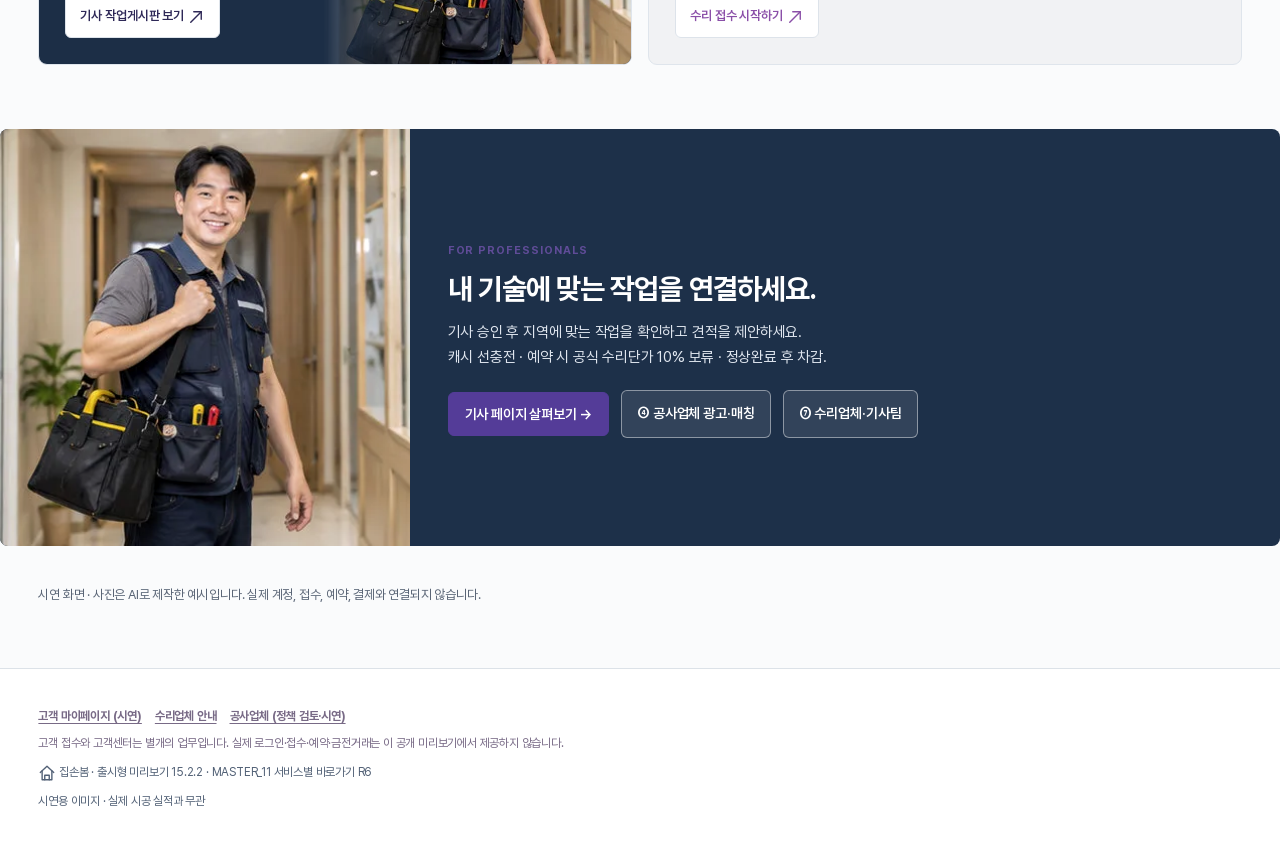
==== commit 3ac8718b: "wire(work211): add public home intake guide without changing original seven sections" ====
--- a/index.html
+++ b/index.html
@@ -1,5 +1,5 @@
 <!doctype html>
-<html lang="ko"><head><meta charset="utf-8"><meta name="viewport" content="width=device-width,initial-scale=1"><meta name="theme-color" content="#1c2d45"><meta name="robots" content="noindex,nofollow"><meta http-equiv="Content-Security-Policy" content="default-src 'none'; script-src 'self'; style-src 'self' 'unsafe-inline'; img-src 'self'; font-src 'self'; form-action 'none'; base-uri 'none'; connect-src 'none'"><title>집손봄 | 생활수리 플랫폼 출시형 미리보기</title><link rel="stylesheet" href="./release.css?v=eed8e997160b"><script src="./release.js?v=0abe1de6bcdb" defer=""></script><link rel="stylesheet" href="./programs.css?v=master11-1016-v1"><script src="./programs.js?v=master11-1016-v1" defer></script><link rel="stylesheet" href="./premium-ui.css?v=atelier-1"><script src="./premium-ui.js?v=atelier-1" defer></script></head><body>
+<html lang="ko"><head><meta charset="utf-8"><meta name="viewport" content="width=device-width,initial-scale=1"><meta name="theme-color" content="#1c2d45"><meta name="robots" content="noindex,nofollow"><meta http-equiv="Content-Security-Policy" content="default-src 'none'; script-src 'self'; style-src 'self' 'unsafe-inline'; img-src 'self'; font-src 'self'; form-action 'none'; base-uri 'none'; connect-src 'none'"><title>집손봄 | 생활수리 플랫폼 출시형 미리보기</title><link rel="stylesheet" href="./release.css?v=eed8e997160b"><script src="./release.js?v=0abe1de6bcdb" defer=""></script><link rel="stylesheet" href="./programs.css?v=master11-1016-v1"><script src="./programs.js?v=master11-1016-v1" defer></script><link rel="stylesheet" href="./premium-ui.css?v=atelier-1"><script src="./premium-ui.js?v=atelier-1" defer></script><link rel="stylesheet" href="./work211-home-guide.css?v=211-1"><script src="./work211-home-guide.js?v=211-1" defer></script></head><body>
 <div class="topnote">출시형 화면 미리보기 · 개발 업무 서버 연결 대기</div>
 <header class="navouter"><div class="wrap nav">
   <a href="#home" class="logo" data-go="home"><span class="mark">⌂</span><span><b>집손봄</b><small>사진으로 먼저 보는 생활수리</small></span></a>
--- a/work211-home-guide.css
+++ b/work211-home-guide.css
@@ -0,0 +1,13 @@
+/* WORK211 — styles contained to the existing public home section. */
+.work211-guide{margin-block:20px 32px;padding:24px;max-width:1160px;border:1px solid #ebe3f5;border-radius:18px;background:#faf7ff;color:#24304e}
+.work211-guide h2{font-size:clamp(19px,2vw,27px);line-height:1.3;margin:5px 0 7px;letter-spacing:-.025em}
+.work211-eyebrow{color:#7448bf;font-size:12px;font-weight:800}
+.work211-intro,.work211-note{font-size:13px;line-height:1.6;color:#596277}
+.work211-inputs{display:flex;align-items:center;gap:12px;flex-wrap:wrap;margin-block:18px}
+.work211-inputs label{font-size:14px;font-weight:750}
+.work211-inputs select{flex:1 1 200px;min-width:0;min-height:44px;padding:8px 12px;border:1px solid #cfc2e5;border-radius:10px;background:#fff;color:#24304e;font:inherit}
+.work211-action{min-height:44px;padding:10px 20px;border:0;border-radius:11px;background:#6a42bb;color:#fff;font:inherit;font-weight:750;cursor:pointer}
+.work211-action:focus-visible,.work211-inputs select:focus-visible{outline:3px solid #9879dc;outline-offset:2px}
+.work211-prep{display:flex;flex-wrap:wrap;gap:9px}
+.work211-prep span{font-size:12px;padding:9px 12px;border-radius:999px;background:#fff;border:1px solid #eee8f6}
+@media(max-width:600px){.work211-guide{padding:18px;border-radius:14px}.work211-inputs{display:grid;grid-template-columns:1fr}.work211-action{width:100%}.work211-prep span{border-radius:12px;flex:1 1 100%}}
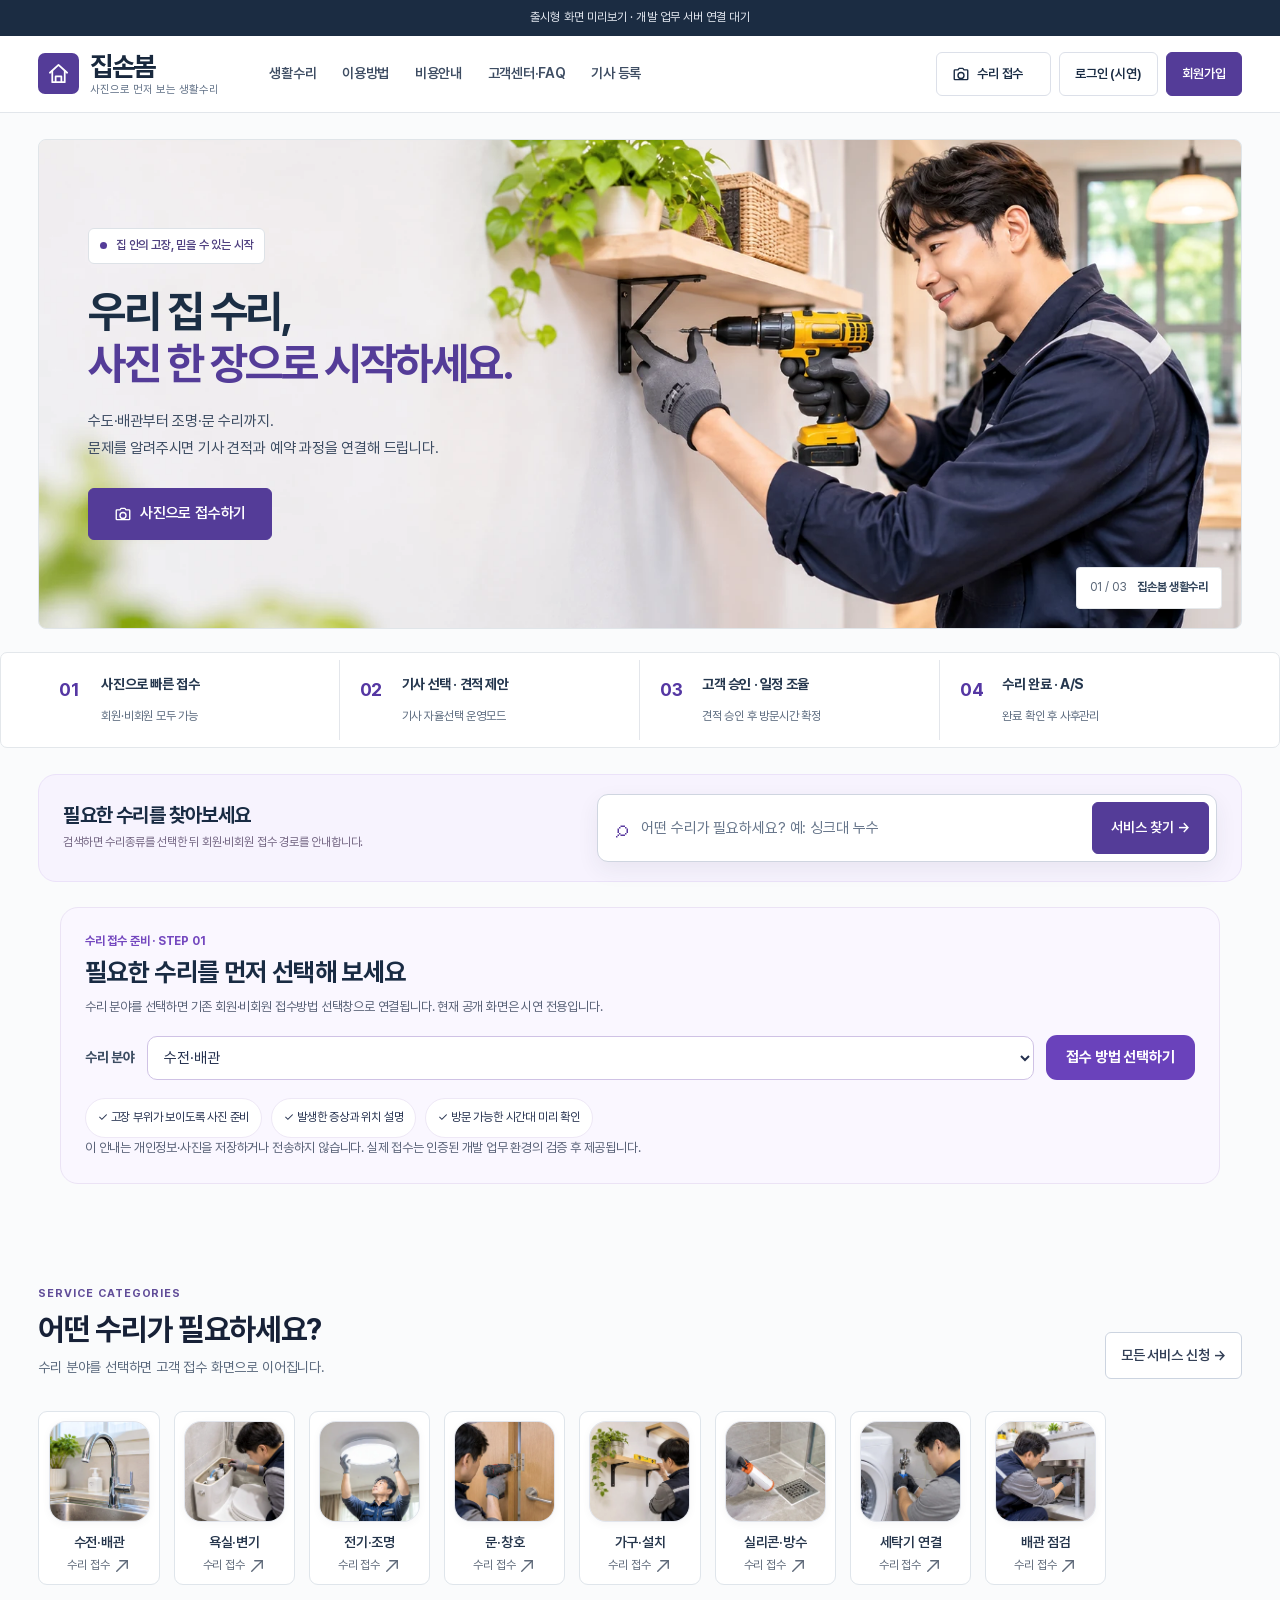
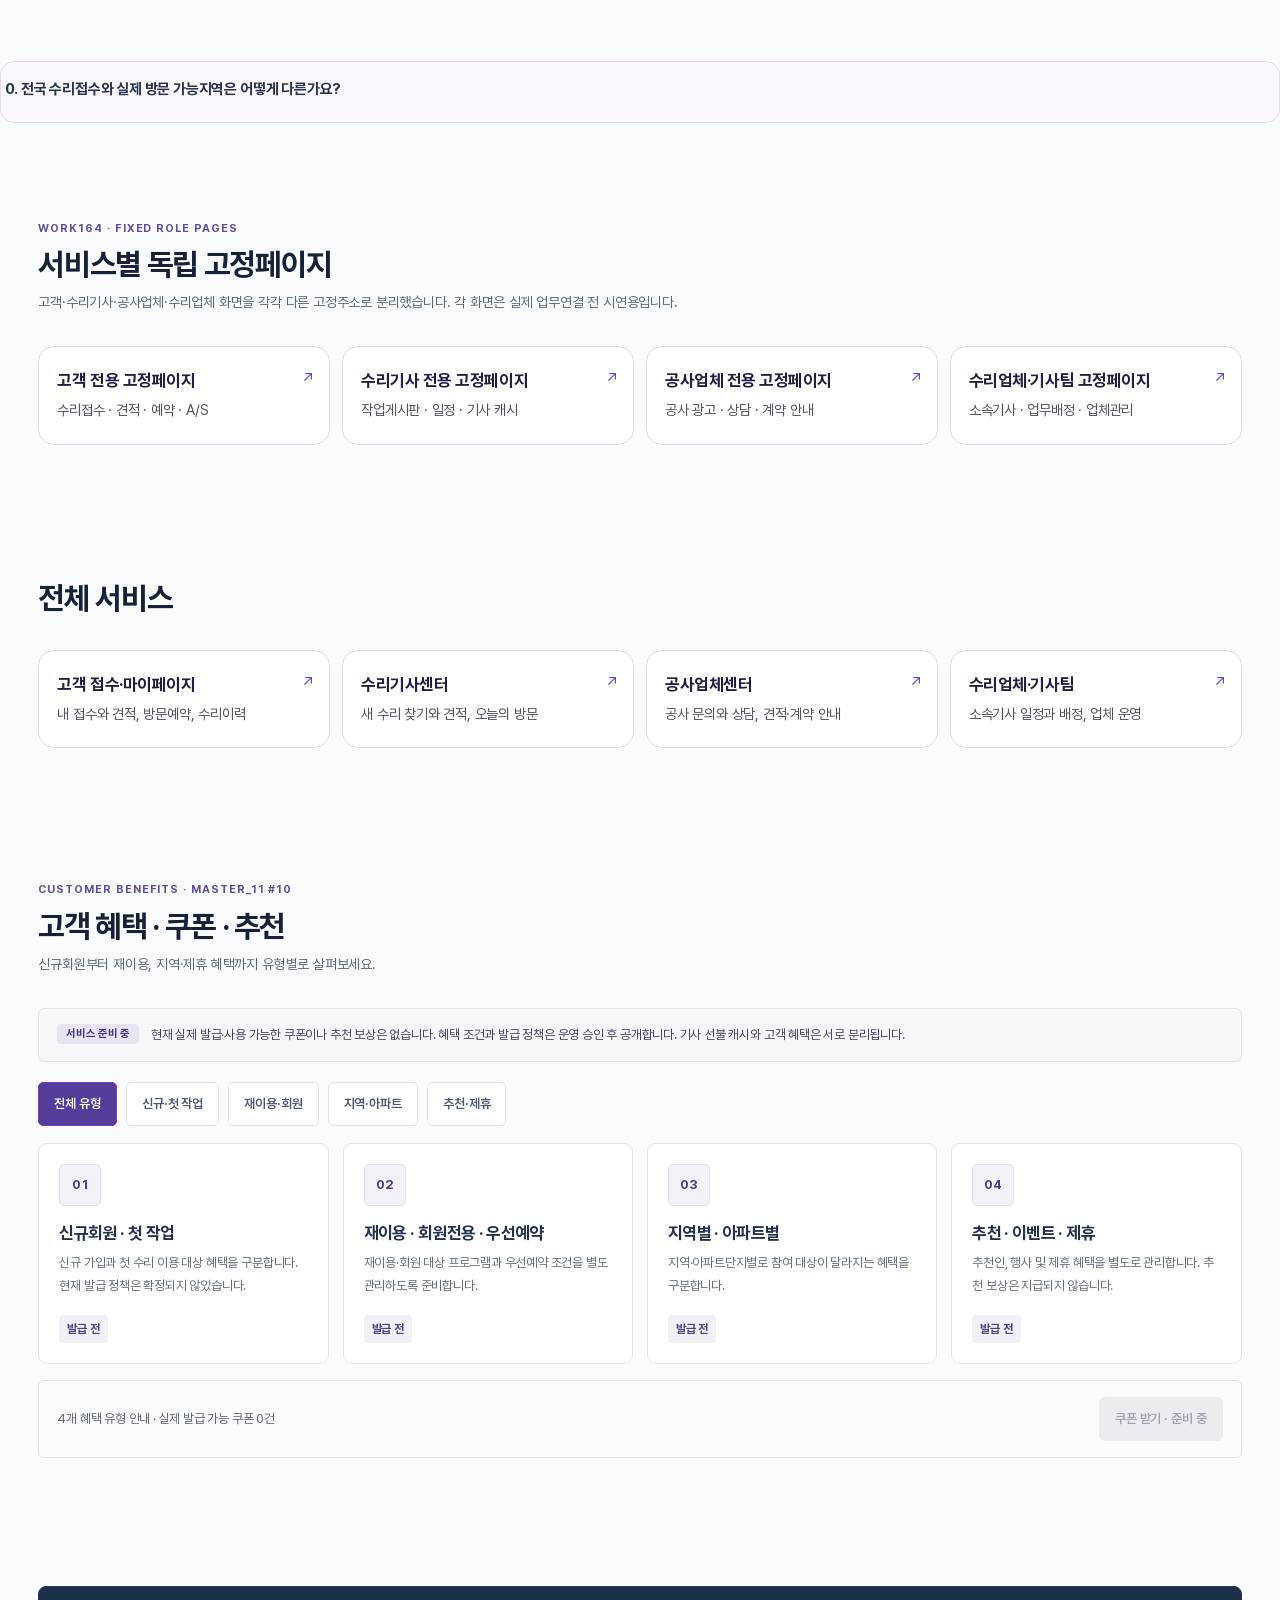
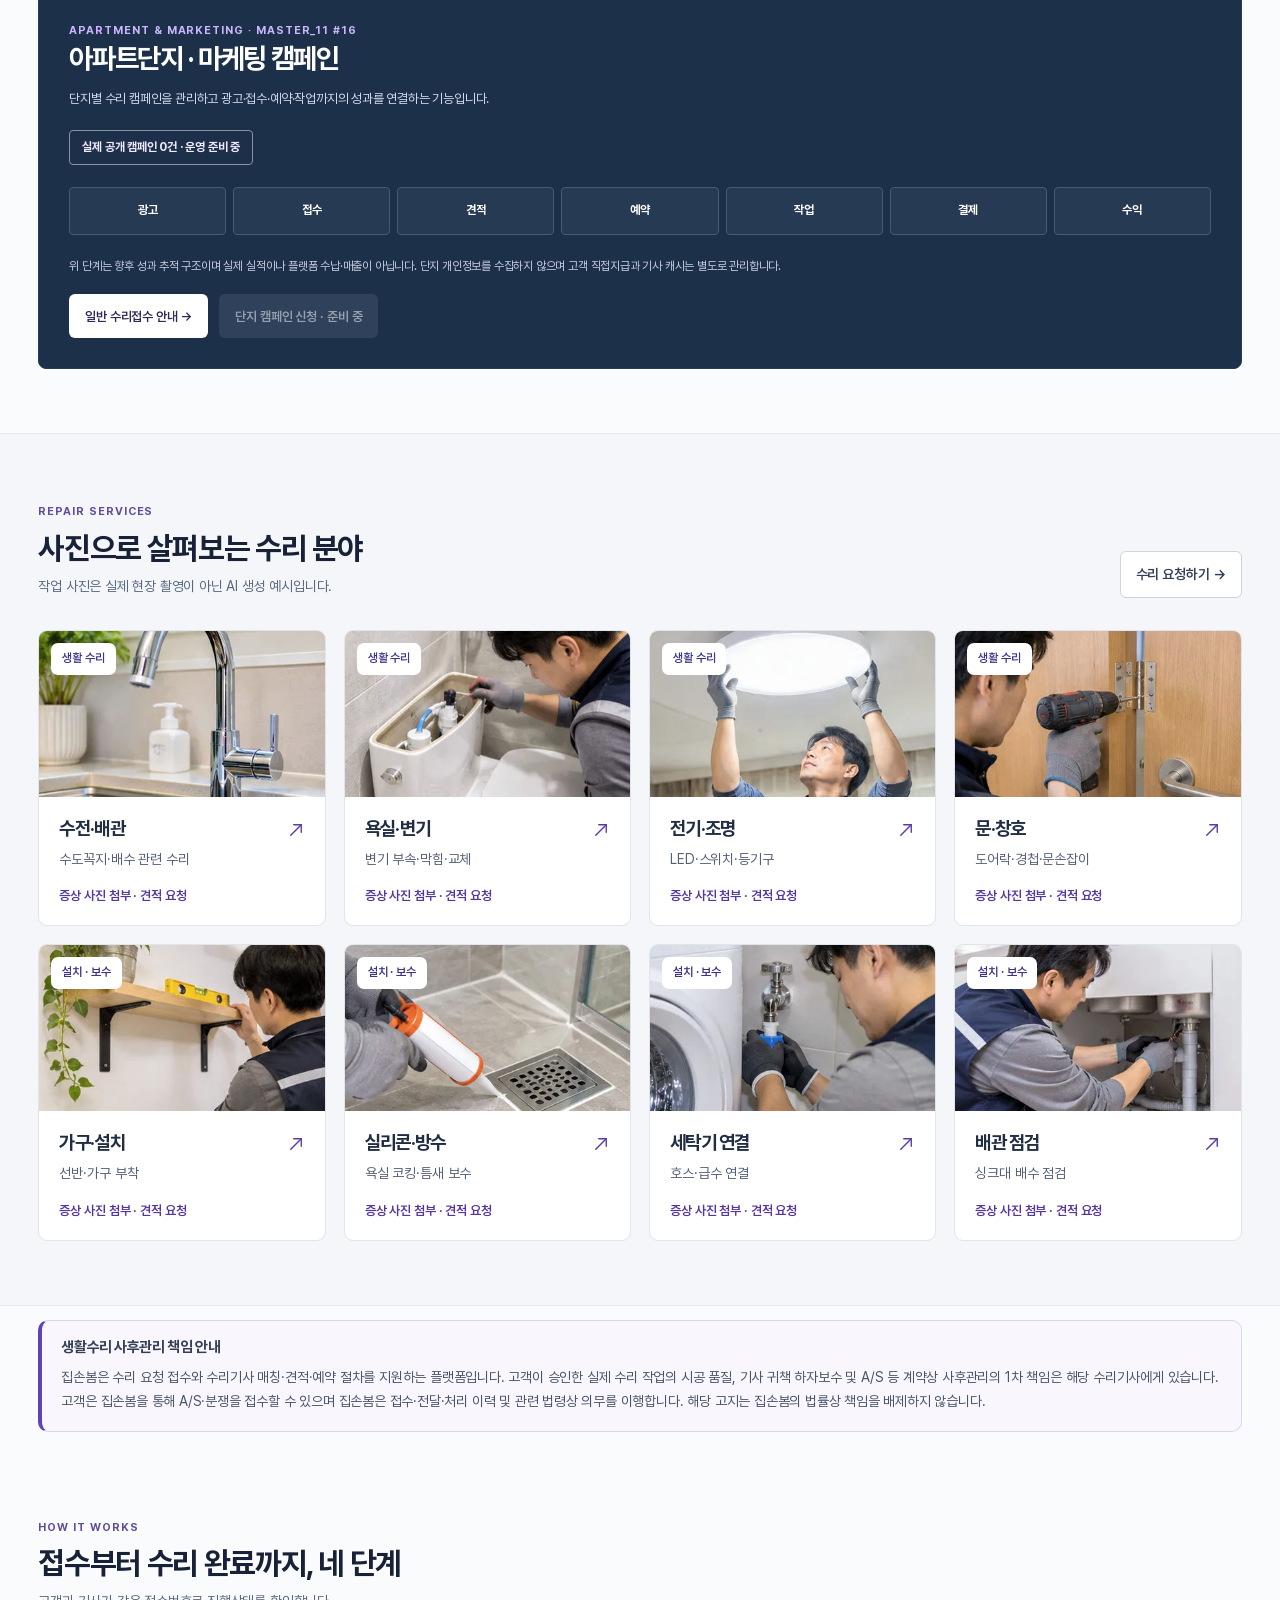
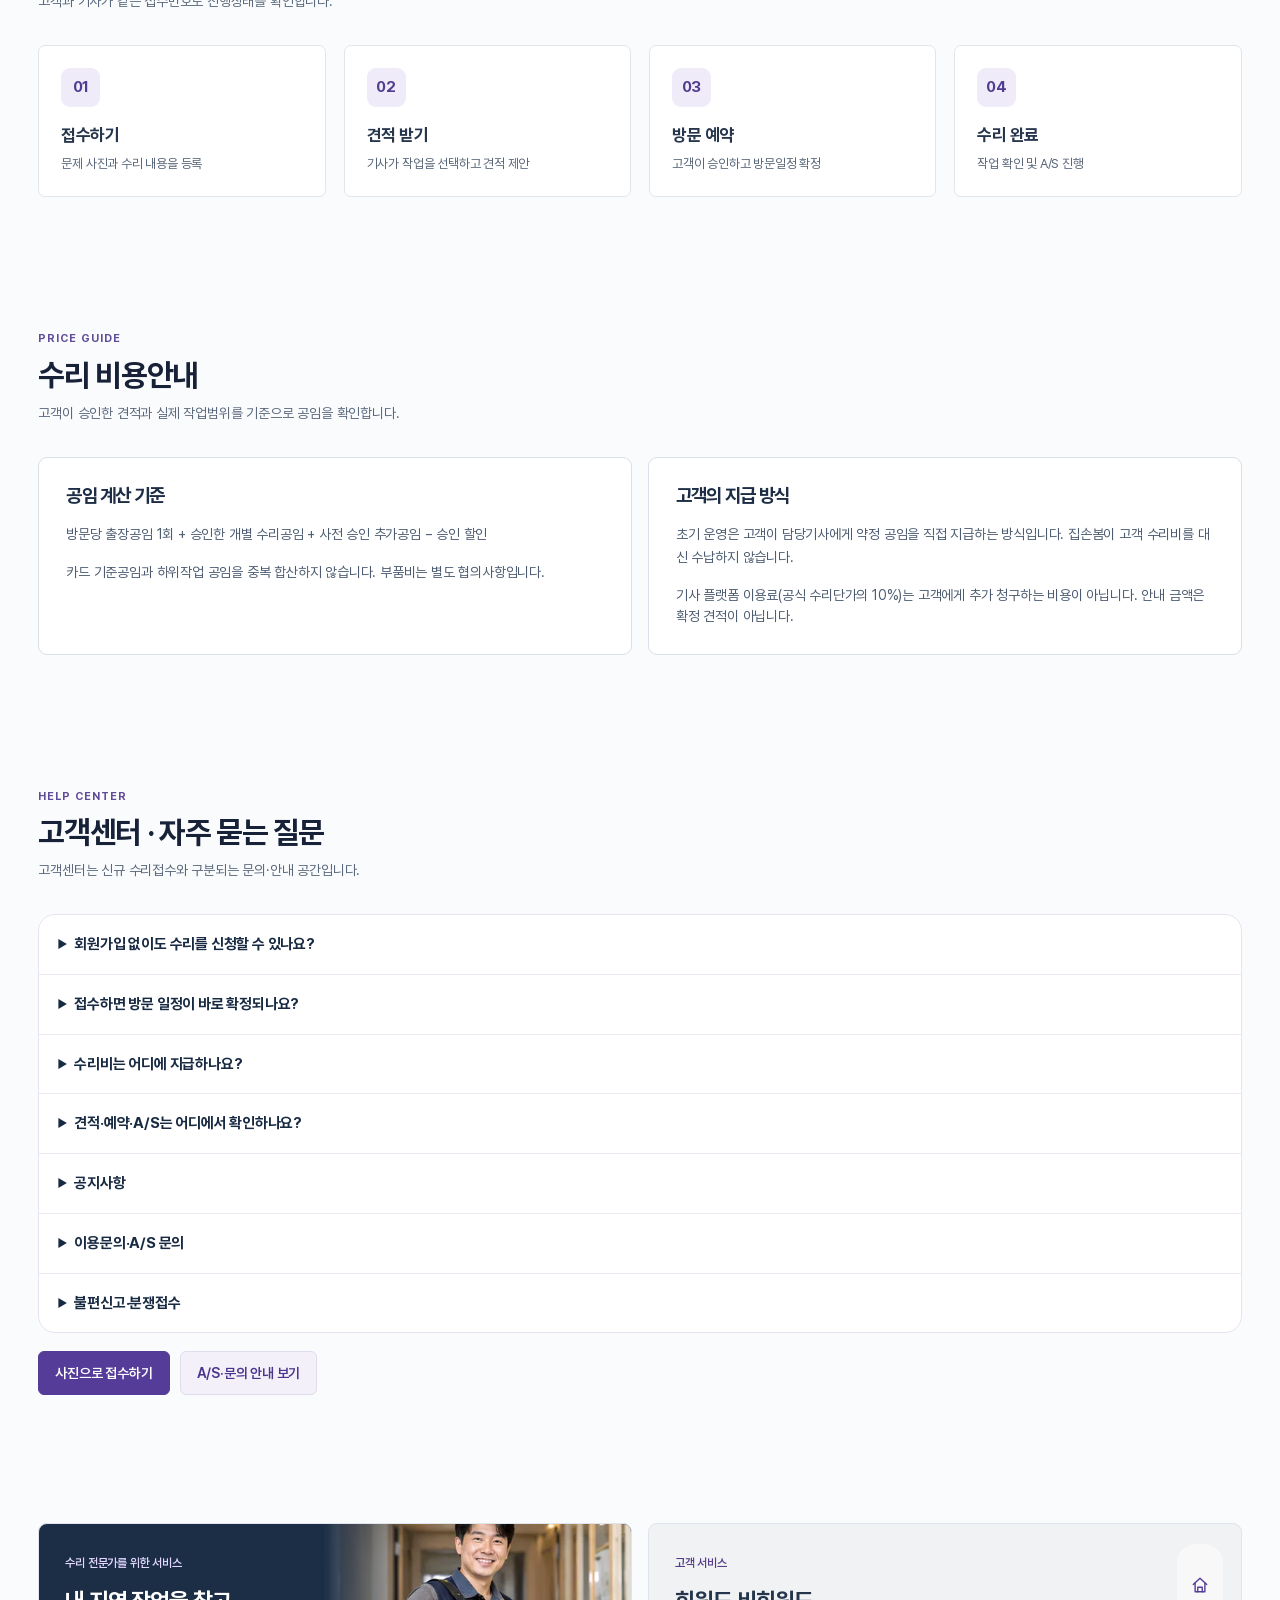
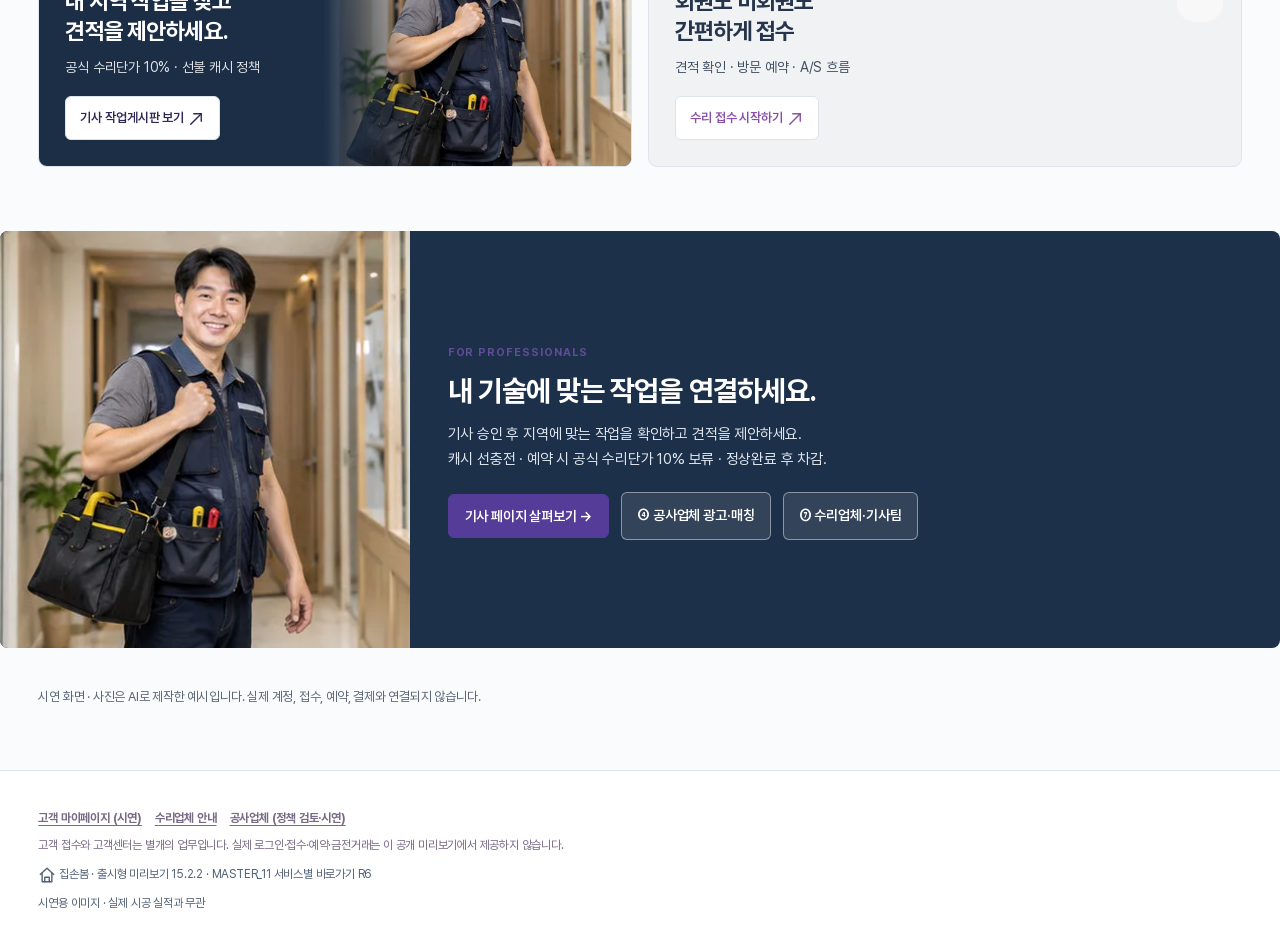
==== commit 31ea6f96: "wire(work226): safe nationwide-intake disclaimer on permanent homepage" ====
--- a/index.html
+++ b/index.html
@@ -1,5 +1,5 @@
 <!doctype html>
-<html lang="ko"><head><meta charset="utf-8"><meta name="viewport" content="width=device-width,initial-scale=1"><meta name="theme-color" content="#1c2d45"><meta name="robots" content="noindex,nofollow"><meta http-equiv="Content-Security-Policy" content="default-src 'none'; script-src 'self'; style-src 'self' 'unsafe-inline'; img-src 'self'; font-src 'self'; form-action 'none'; base-uri 'none'; connect-src 'none'"><title>집손봄 | 생활수리 플랫폼 출시형 미리보기</title><link rel="stylesheet" href="./release.css?v=eed8e997160b"><script src="./release.js?v=0abe1de6bcdb" defer=""></script><link rel="stylesheet" href="./programs.css?v=master11-1016-v1"><script src="./programs.js?v=master11-1016-v1" defer></script><link rel="stylesheet" href="./premium-ui.css?v=atelier-1"><script src="./premium-ui.js?v=atelier-1" defer></script><link rel="stylesheet" href="./work211-home-guide.css?v=211-1"><script src="./work211-home-guide.js?v=211-1" defer></script></head><body>
+<html lang="ko"><head><meta charset="utf-8"><meta name="viewport" content="width=device-width,initial-scale=1"><meta name="theme-color" content="#1c2d45"><meta name="robots" content="noindex,nofollow"><meta http-equiv="Content-Security-Policy" content="default-src 'none'; script-src 'self'; style-src 'self' 'unsafe-inline'; img-src 'self'; font-src 'self'; form-action 'none'; base-uri 'none'; connect-src 'none'"><title>집손봄 | 생활수리 플랫폼 출시형 미리보기</title><link rel="stylesheet" href="./release.css?v=eed8e997160b"><script src="./release.js?v=0abe1de6bcdb" defer=""></script><link rel="stylesheet" href="./programs.css?v=master11-1016-v1"><script src="./programs.js?v=master11-1016-v1" defer></script><link rel="stylesheet" href="./premium-ui.css?v=atelier-1"><script src="./premium-ui.js?v=atelier-1" defer></script><link rel="stylesheet" href="./work211-home-guide.css?v=211-1"><script src="./work211-home-guide.js?v=211-1" defer></script><link rel="stylesheet" href="./work226-service-coverage.css?v=226-1"><script src="./work226-service-coverage.js?v=226-1" defer></script></head><body>
 <div class="topnote">출시형 화면 미리보기 · 개발 업무 서버 연결 대기</div>
 <header class="navouter"><div class="wrap nav">
   <a href="#home" class="logo" data-go="home"><span class="mark">⌂</span><span><b>집손봄</b><small>사진으로 먼저 보는 생활수리</small></span></a>
--- a/work226-service-coverage.css
+++ b/work226-service-coverage.css
@@ -0,0 +1,8 @@
+/* WORK226 — public service-area policy distinction */
+.jsb-coverage-note{border:1px solid #e7ddf2;border-radius:14px;background:#faf8fe;color:#28334c;margin-block:12px 28px;box-sizing:border-box;padding:16px 20px}
+.jsb-coverage-note summary{cursor:pointer;list-style:auto;font-weight:700;line-height:1.5;min-height:28px}
+.jsb-coverage-note summary:focus-visible{outline:3px solid #7955be;outline-offset:4px}
+.jsb-coverage-body{padding:12px 0 0;color:#4a5266;font-size:14px;line-height:1.6}
+.jsb-coverage-body p{margin:7px 0}
+.jsb-coverage-disclaimer{font-size:12px;color:#776980}
+@media(max-width:600px){.jsb-coverage-note{padding:16px}.jsb-coverage-body{font-size:13px}}
